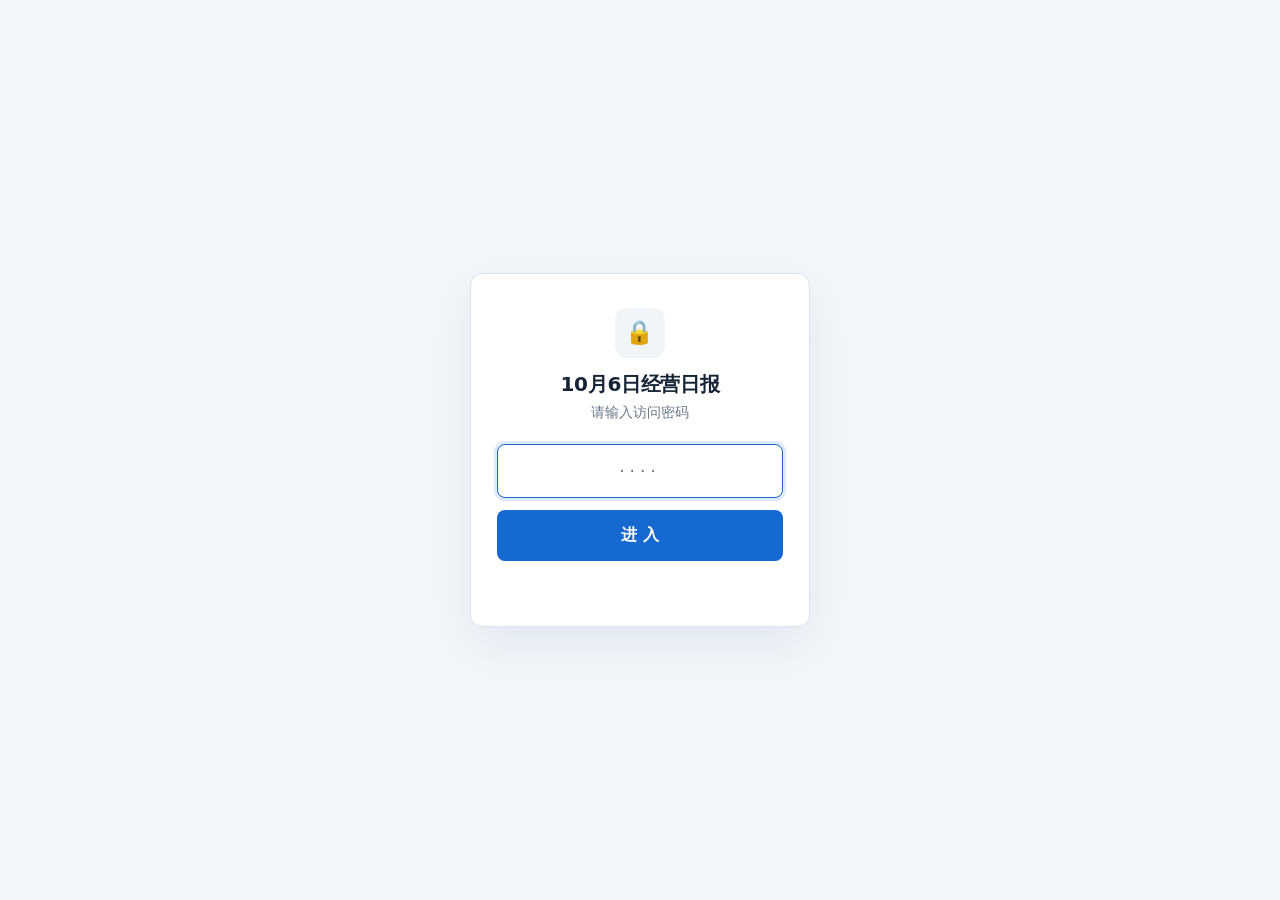
==== daily/index.html @ a38efe40 "数据日报自动更新 2026-10-08 19:07" ====
<!doctype html>
<html lang="zh-CN">
<head>
  <meta charset="utf-8">
  <meta name="viewport" content="width=device-width,initial-scale=1,viewport-fit=cover">
  <meta name="color-scheme" content="light">
  <link rel="icon" href="data:,">
  <title>数据日报</title>
  <style>
    :root{
      color-scheme:light;
      --bg:#f3f6f2;--surface:#ffffff;--surface-2:#edf2ec;--ink:#14211a;--muted:#657269;
      --line:#dce5dc;--green:#087a55;--green-2:#0fa97a;--green-soft:#dff3e9;--red:#c8443d;
      --red-soft:#fae8e6;--amber:#b76b13;--amber-soft:#fff0d7;--blue:#2776bd;--shadow:0 12px 34px rgba(26,56,40,.08);
      --radius:18px;--radius-sm:11px;
    }
    @media(prefers-color-scheme:dark){
      :root{--bg:#0e1511;--surface:#162019;--surface-2:#1d2a21;--ink:#edf5ef;--muted:#a3b1a7;--line:#2b3b30;--green:#40c991;--green-2:#6adbaa;--green-soft:#163f30;--red:#ff7b72;--red-soft:#46231f;--amber:#f1b55f;--amber-soft:#49351b;--blue:#71b7ed;--shadow:0 16px 38px rgba(0,0,0,.28)}
    }
    *{box-sizing:border-box}
    html{scroll-behavior:smooth}
    body{margin:0;background:var(--bg);color:var(--ink);font-family:"PingFang SC","Microsoft YaHei",system-ui,sans-serif;font-size:16px;line-height:1.5}
    button,input{font:inherit}
    button{color:inherit}
    .page{max-width:1440px;margin:auto;padding:28px 30px 64px}
    .mast{display:grid;grid-template-columns:minmax(0,1fr) auto;gap:24px;align-items:end;margin-bottom:20px}
    .eyebrow{margin:0 0 5px;color:var(--green);font-weight:800;font-size:14px;letter-spacing:.04em}
    h1{font-family:"STSong","Songti SC",serif;font-size:clamp(34px,5vw,62px);line-height:1.08;margin:0;font-weight:800;letter-spacing:-.04em}
    .range{margin:10px 0 0;color:var(--muted);font-size:15px}
    .stamp{text-align:right;color:var(--muted);font-size:13px}.stamp strong{display:block;color:var(--ink);font-size:16px}
    .tabs-wrap{position:sticky;top:0;z-index:10;padding:10px 0;background:color-mix(in srgb,var(--bg) 91%,transparent)}
    .tabs{display:grid;grid-template-columns:repeat(5,1fr);gap:5px;padding:5px;background:var(--surface-2);border:1px solid var(--line);border-radius:14px}
    .tab{border:0;background:transparent;border-radius:9px;padding:10px 14px;font-weight:700;cursor:pointer;color:var(--muted)}
    .tab[aria-selected="true"]{background:var(--surface);color:var(--ink);box-shadow:0 2px 10px rgba(25,48,34,.08)}
    .kpis{display:grid;grid-template-columns:repeat(12,1fr);gap:12px;margin:12px 0 18px}
    .kpi{grid-column:span 2;background:var(--surface);border:1px solid var(--line);padding:18px;border-radius:var(--radius-sm);min-width:0;position:relative;overflow:hidden}
    .kpi:after{content:"";position:absolute;left:0;right:0;bottom:0;height:3px;background:var(--accent,var(--green))}
    .kpi-label{font-size:13px;color:var(--muted);font-weight:700}.kpi-value{font-size:clamp(23px,2.4vw,34px);font-weight:850;line-height:1.2;margin:8px 0 5px;letter-spacing:-.03em;font-variant-numeric:tabular-nums}
    .delta{font-size:13px;font-weight:800}.delta.up{color:var(--green)}.delta.down{color:var(--red)}.delta.bad{color:var(--red)}.delta.good{color:var(--green)}
    .delta-note{color:var(--muted);font-weight:500;margin-left:5px}
    .section{background:var(--surface);border:1px solid var(--line);box-shadow:var(--shadow);border-radius:var(--radius);margin-top:16px;overflow:hidden}
    .section-head{display:flex;align-items:flex-end;justify-content:space-between;gap:16px;padding:20px 22px;border-bottom:1px solid var(--line)}
    h2{font-size:21px;line-height:1.2;margin:0;letter-spacing:-.02em}.sub{color:var(--muted);font-size:13px;margin-top:5px}.section-meta{font-size:13px;color:var(--muted);text-align:right}
    .core{display:grid;grid-template-columns:.9fr 1.2fr}.core>div{padding:24px}.core>div+div{border-left:1px solid var(--line)}
    .gauge-row{display:flex;align-items:center;gap:26px}.gauge{--p:49.8;width:156px;aspect-ratio:1;border-radius:50%;background:conic-gradient(var(--red) calc(var(--p)*1%),var(--surface-2) 0);display:grid;place-items:center;position:relative;flex:0 0 auto}.gauge:before{content:"";width:116px;aspect-ratio:1;border-radius:50%;background:var(--surface);position:absolute}.gauge strong,.gauge span{position:relative;z-index:1;display:block;text-align:center}.gauge strong{font-size:31px;letter-spacing:-.04em}.gauge span{font-size:12px;color:var(--muted)}
    .metric-copy strong{font-size:22px}.metric-copy p{margin:7px 0 0;color:var(--muted)}.over{color:var(--red);font-weight:800}
    .composition{display:grid;grid-template-columns:150px 1fr;gap:24px;align-items:center}.donut{width:150px;aspect-ratio:1;border-radius:50%;background:conic-gradient(var(--red) 0 20%,var(--amber) 20% 49.8%,var(--blue) 49.8% 60.8%,var(--green) 60.8% 100%);position:relative}.donut:after{content:"";position:absolute;inset:30px;border-radius:50%;background:var(--surface)}.legend{display:grid;grid-template-columns:1fr 1fr;gap:12px}.legend-item{display:grid;grid-template-columns:10px 1fr auto;gap:8px;align-items:center;font-size:14px}.dot{width:9px;height:9px;border-radius:50%}
    .trend{padding:18px 22px 24px}.trend-bars{height:230px;display:grid;grid-template-columns:repeat(7,1fr);gap:12px;align-items:end;border-bottom:1px solid var(--line);padding:20px 6px 0}.day{height:100%;display:flex;flex-direction:column;justify-content:flex-end;align-items:center;gap:7px}.day .val{font-size:12px;font-weight:800}.bar{width:min(48px,70%);height:var(--h);min-height:6px;background:linear-gradient(180deg,var(--green-2),var(--green));border-radius:8px 8px 2px 2px}.day.unknown .bar{background:repeating-linear-gradient(135deg,var(--surface-2) 0 7px,var(--line) 7px 12px)}.day small{font-size:12px;color:var(--muted);margin-bottom:-22px}.trend-note{margin-top:35px;display:flex;gap:20px;color:var(--muted);font-size:13px;flex-wrap:wrap}.trend-note b{color:var(--ink)}
    .ranking{padding:16px 22px 22px}.rank-row{display:grid;grid-template-columns:32px minmax(190px,1.3fr) minmax(130px,3fr) 80px 70px;gap:12px;align-items:center;padding:8px 0}.rank-row+.rank-row{border-top:1px solid color-mix(in srgb,var(--line) 70%,transparent)}.rank-no{color:var(--muted);font-variant-numeric:tabular-nums}.shop{font-weight:700;white-space:nowrap;overflow:hidden;text-overflow:ellipsis}.track{height:10px;background:var(--surface-2);border-radius:20px;overflow:hidden}.fill{display:block;height:100%;width:var(--w);background:var(--green);border-radius:inherit}.money,.score{text-align:right;font-variant-numeric:tabular-nums}.money{font-weight:800}.score{color:var(--muted)}
    .toolbar{display:flex;gap:10px;align-items:center;flex-wrap:wrap;padding:14px 18px;border-bottom:1px solid var(--line)}.search{flex:1;min-width:200px;border:1px solid var(--line);border-radius:10px;padding:10px 12px;background:var(--bg);color:var(--ink);outline:none}.search:focus{border-color:var(--green)}.filter{border:1px solid var(--line);background:var(--surface);border-radius:10px;padding:9px 12px;cursor:pointer;font-weight:700}.filter.active{background:var(--ink);color:var(--surface)}
    .table-wrap{overflow:visible}.table{width:100%;border-collapse:collapse;font-size:14px}.table th{position:sticky;top:61px;z-index:3;background:var(--surface-2);padding:11px 14px;text-align:right;color:var(--muted);font-size:12px}.table th:first-child{text-align:left}.table td{padding:12px 14px;border-top:1px solid var(--line);text-align:right;font-variant-numeric:tabular-nums}.table td:first-child{text-align:left;font-weight:700}.table tr.total{background:var(--surface-2);font-weight:850}.warn-cell{color:var(--red);font-weight:850}
    .alerts{display:grid;grid-template-columns:1fr 1fr;gap:14px;padding:18px}.alert{background:var(--surface-2);border-radius:13px;padding:16px}.alert h3{margin:0 0 10px;font-size:16px}.alert-list{margin:0;padding:0;list-style:none}.alert-list li{display:flex;justify-content:space-between;gap:12px;padding:8px 0;border-top:1px solid var(--line);font-size:13px}.alert-list li:first-child{border:0}.alert-list b{text-align:right}.danger{color:var(--red)}.ok{color:var(--green)}
    .summary{padding:22px;display:grid;grid-template-columns:repeat(4,1fr);gap:18px}.summary-block strong{display:block;font-size:14px;color:var(--green);margin-bottom:7px}.summary-block p{margin:0;color:var(--muted);font-size:14px}.actions{grid-column:span 2;background:var(--ink);color:var(--surface);border-radius:13px;padding:18px}.actions strong{color:inherit}.actions ol{margin:8px 0 0;padding-left:20px}.actions li+li{margin-top:6px}
    .monthly{padding:14px 22px 22px}.monthly-row{display:grid;grid-template-columns:minmax(210px,1.4fr) minmax(180px,2fr) 82px 78px;gap:14px;align-items:center;padding:11px 0;border-top:1px solid var(--line)}.monthly-row:first-child{border-top:0}.compare-bar{display:flex;height:9px;background:var(--surface-2);border-radius:9px;overflow:hidden}.compare-bar i{display:block;background:var(--green);width:var(--current)}.current{font-weight:850;text-align:right}
    .hidden{display:none!important}
    footer{padding:26px 4px 0;color:var(--muted);font-size:12px;display:flex;justify-content:space-between;gap:12px;flex-wrap:wrap}footer a{color:var(--green)}
    @media(max-width:1050px){.kpi{grid-column:span 4}.core{grid-template-columns:1fr}.core>div+div{border-left:0;border-top:1px solid var(--line)}.summary{grid-template-columns:1fr 1fr}.rank-row{grid-template-columns:28px minmax(150px,1.2fr) minmax(100px,2fr) 72px 60px}}
    @media(max-width:720px){
      body{font-size:15px}.page{padding:16px 12px 48px}.mast{grid-template-columns:1fr;gap:10px}.stamp{text-align:left;display:flex;gap:8px;align-items:center}.stamp strong{font-size:14px}.range{font-size:13px}.tabs-wrap{margin:0 -4px}.tabs{gap:2px}.tab{padding:10px 3px;font-size:13px}.kpis{gap:8px}.kpi{grid-column:span 6;padding:14px}.kpi-value{font-size:24px}.section-head{padding:16px}.section-meta{display:none}.core>div{padding:18px}.gauge-row{gap:16px}.gauge{width:130px}.gauge:before{width:96px}.gauge strong{font-size:26px}.composition{grid-template-columns:120px 1fr;gap:16px}.donut{width:120px}.donut:after{inset:25px;font-size:13px}.legend{grid-template-columns:1fr;gap:7px}.trend{padding:14px 12px 22px}.trend-bars{gap:4px;height:190px}.day .val{font-size:10px}.day small{font-size:11px}.ranking{padding:10px 14px 16px}.rank-row{grid-template-columns:24px minmax(0,1fr) 68px 55px;gap:7px}.rank-row .track{display:none}.shop{font-size:13px}.money,.score{font-size:12px}.toolbar{padding:12px}.table thead{display:none}.table,.table tbody,.table tr,.table td{display:block;width:100%}.table tr{padding:14px;border-top:1px solid var(--line);display:grid;grid-template-columns:1fr 1fr;gap:9px 14px}.table tr:first-child{border-top:0}.table td{border:0;padding:0;text-align:right}.table td:before{content:attr(data-label);display:block;font-size:11px;color:var(--muted);font-weight:500}.table td:first-child{grid-column:1/-1;text-align:left;font-size:15px}.table td:first-child:before{display:none}.alerts{grid-template-columns:1fr;padding:12px}.summary{grid-template-columns:1fr;padding:18px}.actions{grid-column:auto}.monthly{padding:8px 14px 18px}.monthly-row{grid-template-columns:minmax(0,1fr) 72px 64px}.monthly-row .compare-bar{display:none}.monthly-row .shop{white-space:normal}.section{border-radius:14px}}
    @media(prefers-reduced-motion:reduce){html{scroll-behavior:auto}}

    /* 2026-10-06：更专业的经营看板视觉体系 */
    :root{
      --bg:#eef2f4;--surface:#ffffff;--surface-2:#f3f6f7;--ink:#17242b;--muted:#64737a;
      --line:#dbe3e6;--green:#087968;--green-2:#0aa387;--green-soft:#def1eb;--red:#d33d48;
      --red-soft:#fbe9eb;--amber:#b66c11;--amber-soft:#fff1d9;--blue:#2878ae;--shadow:0 8px 24px rgba(22,43,51,.07);
      --hero:#142a2b;--hero-ink:#f6fbfa;--hero-muted:#b8cbc7;--radius:15px;--radius-sm:12px;
    }
    @media(prefers-color-scheme:dark){
      :root{--bg:#0d1518;--surface:#152126;--surface-2:#1c2a30;--ink:#eef5f5;--muted:#a4b4ba;--line:#2b3b42;--green:#51d3b4;--green-2:#7ce1c7;--green-soft:#173e36;--red:#ff7f88;--red-soft:#482428;--amber:#f1b866;--amber-soft:#49361d;--blue:#78bcec;--shadow:0 10px 28px rgba(0,0,0,.24);--hero:#101c20;--hero-ink:#f3f8f8;--hero-muted:#aebfc3}
    }
    body{font-size:15px;line-height:1.55;background:var(--bg)}
    .page{max-width:1480px;padding:24px 28px 56px}
    .mast{align-items:center;margin:0 0 14px;padding:22px 24px;border-radius:16px;background:var(--hero);color:var(--hero-ink);box-shadow:0 12px 34px rgba(12,39,37,.14)}
    .eyebrow{margin-bottom:4px;color:#7be0c3;font-size:13px;letter-spacing:0}
    h1{font-family:"PingFang SC","Microsoft YaHei",system-ui,sans-serif;font-size:clamp(30px,3.2vw,42px);font-weight:800;letter-spacing:-.035em}
    .range{margin-top:6px;color:var(--hero-muted);font-size:14px}
    .stamp{min-width:180px;padding:12px 15px;border:1px solid rgba(255,255,255,.14);border-radius:11px;color:var(--hero-muted);text-align:left}
    .stamp strong{margin-top:2px;color:var(--hero-ink);font-size:17px;font-variant-numeric:tabular-nums}.precision{display:block;margin-top:5px;color:#8faaa4;font-size:11px}
    .tabs-wrap{top:0;padding:7px 0;background:var(--bg)}
    .tabs{max-width:680px;margin:0 auto;padding:4px;border-radius:11px;background:var(--surface);box-shadow:0 3px 14px rgba(20,40,48,.06)}
    .tab{border-radius:8px;padding:9px 12px;font-size:14px}.tab[aria-selected="true"]{background:var(--hero);color:var(--hero-ink);box-shadow:none}
    .kpis{gap:10px;margin:8px 0 14px}
    .kpi{padding:16px 17px;border:1px solid var(--line);border-radius:12px;box-shadow:none}.kpi:after{height:0}.kpi-label{font-size:12px}.kpi-value{margin:7px 0 4px;font-size:clamp(24px,2.1vw,31px)}
    .top-grid{display:grid;grid-template-columns:minmax(360px,.76fr) minmax(0,1.35fr);gap:14px;align-items:stretch}.top-grid.single{grid-template-columns:1fr}.top-grid>.section{margin-top:0}.top-grid #trendSection{min-height:100%}
    .section{margin-top:14px;border-radius:15px;box-shadow:var(--shadow)}
    .section-head{align-items:center;padding:17px 20px}.section-head h2{font-size:19px}.sub{margin-top:3px}
    .top-grid .core{grid-template-columns:1fr}.top-grid .core>div{padding:20px}.top-grid .core>div+div{border-top:1px solid var(--line);border-left:0}
    .gauge-row{justify-content:center}.gauge{width:142px}.gauge:before{width:104px}.gauge strong{font-size:29px}
    .composition{grid-template-columns:112px 1fr}.donut{width:112px}.donut:after{inset:23px}.legend{grid-template-columns:1fr;gap:8px}.legend-item{font-size:13px}.source-gap{padding-top:7px;border-top:1px solid var(--line);color:var(--amber);font-size:11px;line-height:1.4}
    .trend{padding:14px 20px 22px}.trend-bars{height:258px;gap:14px}.bar{width:min(50px,68%);border-radius:5px 5px 1px 1px;background:var(--green)}
    .ranking{padding:10px 20px 16px}.rank-row{grid-template-columns:32px minmax(210px,1.35fr) minmax(130px,3fr) 92px 78px;padding:10px 0}.track{height:7px}.score{font-weight:700}
    .toolbar{padding:12px 16px;background:var(--surface-2)}.search{background:var(--surface);border-radius:8px}.filter{border-radius:8px}
    .table{font-size:13px}.table th{top:55px;padding:10px 13px;background:var(--surface-2)}.table td{padding:11px 13px}
    .alerts{gap:12px;padding:14px}.alert{padding:15px;border:1px solid var(--line);border-radius:10px;background:var(--surface)}.alert h3{font-size:14px}.alert-list li{font-size:12px}
    .summary{padding:18px 20px;gap:14px}.summary-block{padding:2px 0}.summary-block strong{margin-bottom:4px}.actions{border-radius:10px;background:var(--hero);color:var(--hero-ink)}
    .monthly{padding:10px 20px 18px}.monthly-row{padding:10px 0}
    footer{padding-top:22px}
    @media(max-width:1100px){.top-grid{grid-template-columns:1fr}.kpi{grid-column:span 4}.top-grid .core{grid-template-columns:1fr 1.3fr}.top-grid .core>div+div{border-top:0;border-left:1px solid var(--line)}}
    @media(max-width:720px){
      .page{padding:12px 10px 42px}.mast{gap:12px;padding:18px;border-radius:13px}.mast h1{font-size:29px}.stamp{width:100%;padding:9px 12px}.stamp strong{font-size:15px}.precision{display:inline;margin:0 0 0 8px}.tabs-wrap{margin:0}.tabs{max-width:none}.tab{font-size:12px;padding:9px 2px}
      .kpis{gap:7px}.kpi{grid-column:span 6;padding:13px}.kpi-value{font-size:23px}.delta-note{display:none}
      .top-grid{display:block}.top-grid>.section{margin-top:10px}.top-grid .core{grid-template-columns:1fr}.top-grid .core>div+div{border-left:0;border-top:1px solid var(--line)}
      .section{margin-top:10px;border-radius:12px}.section-head{padding:14px}.section-head h2{font-size:18px}.core>div{padding:16px}.gauge{width:124px}.gauge:before{width:91px}.gauge strong{font-size:25px}.composition{grid-template-columns:102px 1fr;gap:13px}.donut{width:102px}.donut:after{inset:21px}
      .trend{padding:12px 9px 20px}.trend-bars{height:188px;gap:4px;padding-left:2px;padding-right:2px}.day .val{font-size:9px}.trend-note{gap:8px 14px}
      .ranking{padding:8px 12px 13px}.rank-row{grid-template-columns:23px minmax(0,1fr) 70px 66px;gap:7px;padding:8px 0}.rank-row .track{display:none}.rank-row .shop{white-space:normal;line-height:1.35}.money,.score{font-size:11px}
      .toolbar{padding:10px}.table tr{padding:13px 14px}.alerts{padding:10px}.summary{padding:15px}.monthly{padding:7px 13px 16px}
    }

    /* Executive edition — restrained graphite, ivory and brass */
    :root{
      --bg:#efefeb;--surface:#fff;--surface-2:#f7f7f3;--ink:#182126;--muted:#6d7477;
      --line:#dbdcd6;--green:#0c7564;--green-2:#15927c;--green-soft:#e2f1ed;--red:#c73c42;
      --red-soft:#f9e8e9;--amber:#a87627;--amber-soft:#f7ecd9;--blue:#326f92;
      --hero:#121b20;--hero-ink:#fbfcfa;--hero-muted:#aab6b4;--gold:#b78d43;
      --shadow:0 18px 48px rgba(21,31,35,.07);--radius:7px;--radius-sm:5px;
    }
    @media(prefers-color-scheme:dark){
      :root{--bg:#0d1215;--surface:#151c20;--surface-2:#1b2428;--ink:#f2f3ef;--muted:#a4adaf;--line:#323b3e;--green:#58cbb2;--green-2:#70d6bf;--green-soft:#183d35;--red:#ff7f86;--red-soft:#472529;--amber:#d7aa5b;--amber-soft:#44351e;--blue:#7eb5d4;--hero:#090e11;--hero-ink:#fbfcfa;--hero-muted:#9ba9aa;--gold:#caa35e;--shadow:0 20px 54px rgba(0,0,0,.3)}
    }
    body{background:var(--bg);font-family:"PingFang SC","Microsoft YaHei",system-ui,sans-serif;font-size:15px;letter-spacing:.005em}
    .page{max-width:1540px;padding:38px 42px 72px}
    .mast{min-height:178px;margin-bottom:20px;padding:34px 40px 31px;border:1px solid color-mix(in srgb,var(--gold) 28%,transparent);border-bottom:4px solid var(--gold);border-radius:5px;background:var(--hero);box-shadow:0 22px 56px rgba(8,18,20,.16);position:relative;overflow:hidden}
    .mast:after{content:"";position:absolute;right:28%;top:0;width:1px;height:100%;background:rgba(255,255,255,.055);transform:skewX(-18deg)}
    .eyebrow{margin-bottom:7px;color:#d8b875;font-size:12px;font-weight:700;letter-spacing:.16em}
    h1{font-family:"Songti SC","STSong","Noto Serif SC",serif;font-size:clamp(42px,4.2vw,60px);font-weight:700;letter-spacing:-.04em}
    .range{margin-top:11px;color:var(--hero-muted);font-size:14px;letter-spacing:.02em}
    .stamp{min-width:214px;padding:14px 0;border:0;border-top:1px solid rgba(216,184,117,.55);border-bottom:1px solid rgba(216,184,117,.3);border-radius:0;color:var(--hero-muted)}
    .stamp strong{font-family:ui-monospace,"SFMono-Regular",Consolas,monospace;font-size:20px;font-weight:650;letter-spacing:.02em}.precision{color:#899a98}
    .tabs-wrap{padding:10px 0 12px;background:color-mix(in srgb,var(--bg) 94%,transparent)}
    .tabs{max-width:760px;padding:5px;border:1px solid var(--line);border-radius:4px;background:var(--surface);box-shadow:0 8px 26px rgba(27,36,40,.06)}
    .tab{border-radius:2px;padding:11px 16px;font-size:13px;letter-spacing:.04em}.tab[aria-selected="true"]{background:var(--hero);color:var(--hero-ink);box-shadow:inset 0 -2px 0 var(--gold)}
    .kpis{gap:14px;margin:10px 0 22px}
    .kpi{grid-column:span 4;min-height:132px;padding:22px 23px 20px;border:1px solid var(--line);border-radius:4px;background:var(--surface);box-shadow:0 9px 28px rgba(24,33,38,.045)}
    .kpi:after{height:2px;background:var(--accent,var(--gold));opacity:.82}.kpi-label{font-size:12px;font-weight:650;letter-spacing:.08em}.kpi-value{margin:12px 0 8px;font-size:clamp(29px,2.7vw,40px);font-weight:760;letter-spacing:-.045em}
    .section{margin-top:18px;border:1px solid var(--line);border-radius:6px;box-shadow:var(--shadow)}
    .section-head{min-height:76px;padding:21px 25px;border-bottom:1px solid var(--line)}.section-head h2{font-family:"Songti SC","STSong",serif;font-size:22px;font-weight:700;letter-spacing:-.025em}.sub{margin-top:5px;font-size:12px}.section-meta{font-size:12px;letter-spacing:.03em}
    .top-grid{grid-template-columns:minmax(390px,.76fr) minmax(0,1.48fr);gap:18px}.top-grid>.section{margin-top:0}
    .top-grid .core>div{padding:27px}.gauge-row{gap:30px}.gauge{width:164px;box-shadow:inset 0 0 0 1px rgba(0,0,0,.025)}.gauge:before{width:122px}.gauge strong{font-size:33px}.metric-copy strong{font-size:21px}.metric-copy p{font-size:13px}
    .composition{grid-template-columns:132px 1fr;gap:28px}.donut{width:132px}.donut:after{inset:28px}.legend{gap:10px}.legend-item{font-size:13px}.source-gap{color:var(--muted)}
    .trend{padding:20px 26px 29px}.trend-bars{height:300px;gap:18px;padding-top:26px}.bar{width:min(54px,70%);border-radius:2px 2px 0 0;background:var(--green)}.day .val{font-family:ui-monospace,"SFMono-Regular",Consolas,monospace;font-size:11px}.trend-note{margin-top:40px}
    .ranking{padding:14px 26px 23px}.rank-row{grid-template-columns:34px minmax(230px,1.35fr) minmax(150px,3fr) 98px 82px;gap:15px;padding:12px 0}.rank-no{font-family:ui-monospace,"SFMono-Regular",Consolas,monospace;font-size:12px}.track{height:5px;border-radius:0}.fill{border-radius:0;background:var(--green);display:block}
    .toolbar{padding:15px 20px;background:var(--surface-2)}.search,.filter{border-radius:3px}.search{padding:12px 14px}.filter{padding:11px 15px}.filter.active{background:var(--hero);color:var(--hero-ink)}
    .table{font-size:13px}.table th{top:63px;padding:13px 16px;font-size:11px;letter-spacing:.05em}.table td{padding:14px 16px}.table tr.total{background:var(--surface-2)}
    .alerts{gap:16px;padding:20px}.alert{padding:19px;border-radius:4px;background:var(--surface-2)}.alert h3{margin-bottom:12px;font-family:"Songti SC","STSong",serif;font-size:17px}.alert-list li{padding:10px 0}
    .summary{padding:24px 26px;gap:24px}.summary-block strong{color:var(--amber);letter-spacing:.06em}.actions{border-radius:4px;border-left:3px solid var(--gold);background:var(--hero);padding:21px 23px}
    .monthly{padding:14px 26px 24px}.monthly-row{padding:13px 0}.compare-bar{height:6px;border-radius:0}.compare-bar i{background:var(--green)}
    footer{padding:30px 2px 0;border-top:1px solid var(--line);margin-top:22px}footer a{color:var(--amber)}
    @media(min-width:1360px){.kpis{grid-template-columns:repeat(12,1fr)}.kpi{grid-column:span 2;min-height:138px}}
    @media(max-width:1100px){.page{padding:28px 24px 62px}.top-grid{grid-template-columns:1fr}.top-grid .core{grid-template-columns:1fr 1.25fr}.kpi{grid-column:span 4}}
    @media(max-width:720px){
      .page{padding:12px 10px 44px}.mast{min-height:0;padding:22px 20px 20px;border-radius:4px}.mast:after{display:none}.mast h1{font-size:34px}.eyebrow{font-size:11px}.stamp{padding:10px 0}.stamp strong{font-size:16px}.precision{display:block;margin:4px 0 0}
      .tabs-wrap{padding:8px 0}.tabs{border-radius:3px}.tab{font-size:12px;padding:10px 2px;letter-spacing:0}
      .kpis{gap:8px;margin:6px 0 12px}.kpi{grid-column:span 6;min-height:108px;padding:15px 14px;border-radius:3px}.kpi-value{margin:8px 0 5px;font-size:25px}
      .top-grid{display:block}.top-grid>.section{margin-top:10px}.top-grid .core{grid-template-columns:1fr}.top-grid .core>div+div{border-left:0;border-top:1px solid var(--line)}
      .section{margin-top:10px;border-radius:4px}.section-head{min-height:0;padding:16px}.section-head h2{font-size:19px}.core>div{padding:18px}.gauge{width:126px}.gauge:before{width:93px}.gauge strong{font-size:26px}.composition{grid-template-columns:104px 1fr;gap:14px}.donut{width:104px}.donut:after{inset:22px}
      .trend{padding:13px 10px 22px}.trend-bars{height:202px;gap:4px}.day .val{font-size:9px}.ranking{padding:9px 13px 15px}.rank-row{grid-template-columns:24px minmax(0,1fr) 72px 62px;gap:7px;padding:9px 0}.rank-row .track{display:none}.rank-row .shop{white-space:normal;line-height:1.35}.money,.score{font-size:11px}
      .toolbar{padding:11px}.table tr{padding:14px}.alerts{padding:11px;gap:10px}.alert{padding:16px}.summary{padding:17px;gap:16px}.monthly{padding:8px 14px 18px}footer{margin-top:16px;padding-top:22px}
    }

    /* 折叠控制与信息可读性 */
    .section-head-actions{display:flex;align-items:center;justify-content:flex-end;gap:14px;margin-left:auto}
    .section-head[role="button"]{cursor:pointer;transition:background-color .16s ease}
    .section-head[role="button"]:hover{background:var(--surface-2)}
    .section-head[role="button"]:focus-visible{outline:2px solid var(--blue);outline-offset:-3px}
    .section-toggle{display:inline-flex;align-items:center;justify-content:center;gap:7px;min-width:76px;padding:8px 11px;border:1px solid var(--line);border-radius:3px;background:var(--surface);color:var(--ink);font-size:12px;font-weight:700;cursor:pointer}
    .section-toggle:hover{border-color:var(--gold);color:var(--amber)}
    .section-toggle:focus-visible{outline:2px solid var(--gold);outline-offset:2px}
    .section-toggle .chevron{width:8px;height:8px;border-right:1.5px solid currentColor;border-bottom:1.5px solid currentColor;transform:rotate(45deg) translateY(-2px);transition:transform .18s ease}
    .section.collapsed>.section-head{border-bottom-color:transparent}
    .section.collapsed>.section-head .chevron{transform:rotate(-45deg) translate(-1px,1px)}
    .section.collapsed>:not(.section-head){display:none!important}
    .donut-center{position:absolute;inset:0;z-index:3;display:flex;flex-direction:column;align-items:center;justify-content:center;padding:0 20px;text-align:center;font-size:15px;font-weight:850;line-height:1.08;white-space:nowrap;font-variant-numeric:tabular-nums}
    .donut-center small{display:block;margin-top:4px;color:var(--muted);font-size:10px;font-weight:600;line-height:1.1;white-space:nowrap}
    .actions{grid-column:1/-1}
    .actions ol{columns:2;column-gap:44px}
    .actions li{break-inside:avoid}
    .scope-note{display:block;margin-top:4px;color:var(--muted);font-size:11px;font-weight:500;line-height:1.35}
    @media(max-width:720px){
      .section-head{gap:10px}.section-head-actions{gap:8px}.section-toggle{min-width:66px;padding:7px 9px}.actions ol{columns:1}.donut-center{padding:0 16px;font-size:13px}.donut-center small{font-size:9px}
    }
    @media(prefers-reduced-motion:reduce){.section-toggle .chevron{transition:none}}

    /* 2026-10-06：浅色蓝调主题 */
    :root{
      --bg:#f3f7fb;--surface:#ffffff;--surface-2:#f0f5fa;--ink:#152536;--muted:#68798a;
      --line:#d7e2ed;--green:#1769d2;--green-2:#3a8be8;--green-soft:#e5f0fd;--red:#cf3f4e;
      --red-soft:#fbeaec;--amber:#357fbd;--amber-soft:#e8f3fc;--blue:#1769d2;
      --hero:#f8fbff;--hero-ink:#152536;--hero-muted:#60758a;--gold:#1769d2;
      --shadow:0 18px 48px rgba(43,82,120,.09);
    }
    @media(prefers-color-scheme:dark){
      :root{
        color-scheme:light;
        --bg:#f3f7fb;--surface:#ffffff;--surface-2:#f0f5fa;--ink:#152536;--muted:#68798a;
        --line:#d7e2ed;--green:#1769d2;--green-2:#3a8be8;--green-soft:#e5f0fd;--red:#cf3f4e;
        --red-soft:#fbeaec;--amber:#357fbd;--amber-soft:#e8f3fc;--blue:#1769d2;
        --hero:#f8fbff;--hero-ink:#152536;--hero-muted:#60758a;--gold:#1769d2;
        --shadow:0 18px 48px rgba(43,82,120,.09);
      }
    }
    .mast{
      border:1px solid #c7dcf1;border-bottom:4px solid var(--blue);
      background:linear-gradient(112deg,#ffffff 0%,#f4f9ff 58%,#e7f2fd 100%);
      color:var(--hero-ink);box-shadow:0 22px 56px rgba(47,91,134,.11);
    }
    .mast:after{background:rgba(23,105,210,.10)}
    .eyebrow{color:var(--blue)}
    .range,.stamp{color:var(--hero-muted)}
    .stamp{border-top-color:rgba(23,105,210,.42);border-bottom-color:rgba(23,105,210,.22)}
    .stamp strong{color:var(--hero-ink)}
    .precision{color:#7d91a4}
    .tab[aria-selected="true"]{background:var(--blue);color:#fff;box-shadow:inset 0 -2px 0 #8bc2fb}
    .filter.active{background:var(--blue);color:#fff}
    .section-toggle:hover{border-color:var(--blue);color:var(--blue)}
    .section-toggle:focus-visible{outline-color:var(--blue)}
    .summary-block strong{color:var(--blue)}
    .actions{border-left-color:var(--blue);background:var(--green-soft);color:var(--ink)}
    footer a{color:var(--blue)}
    @media(prefers-color-scheme:dark){
      .mast{border-color:#c7dcf1;border-bottom-color:var(--blue);background:linear-gradient(112deg,#ffffff 0%,#f4f9ff 58%,#e7f2fd 100%);box-shadow:0 22px 56px rgba(47,91,134,.11)}
      .mast:after{background:rgba(23,105,210,.10)}
      .precision{color:#7d91a4}
      .tab[aria-selected="true"],.filter.active{color:#fff}
      .actions{background:var(--green-soft);color:var(--ink)}
    }
    /* ══════════ 密码门 ══════════ */
    #gate{position:fixed;inset:0;z-index:9999;background:var(--bg);display:flex;align-items:center;justify-content:center;padding:24px}
    .gatebox{width:100%;max-width:340px;background:var(--surface);border:1px solid var(--line);border-radius:12px;padding:34px 26px;box-shadow:var(--shadow);text-align:center}
    .gatebox .gl{width:50px;height:50px;margin:0 auto 16px;border-radius:12px;background:var(--surface-2);display:flex;align-items:center;justify-content:center;font-size:23px}
    .gatebox h1{font-size:20px;margin:0 0 7px;font-family:inherit;font-weight:800;color:var(--ink);letter-spacing:-.3px}
    .gatebox p{color:var(--muted);font-size:14px;margin:0 0 20px}
    #pw{width:100%;padding:13px 15px;font-size:17px;border:1px solid var(--line);border-radius:8px;outline:none;transition:.16s;font-family:inherit;text-align:center;letter-spacing:5px;background:var(--surface-2);color:var(--ink)}
    #pw:focus{border-color:var(--blue);box-shadow:0 0 0 3px rgba(23,105,210,.14);background:#fff}
    #pwb{width:100%;margin-top:12px;padding:13px;font-size:16px;font-weight:800;color:#fff;background:var(--blue);border:none;border-radius:8px;cursor:pointer;font-family:inherit;transition:.16s}
    #pwb:hover{opacity:.9}#pwb:active{transform:scale(.985)}
    #pwerr{color:var(--red);font-size:13px;margin-top:11px;font-weight:700;min-height:20px}

    /* ══════════ 业绩走势 · 折线图 + 悬停提示 ══════════ */
    .trendchart{position:relative}
    .tsvg{width:100%;height:auto;display:block;overflow:visible}
    .tgrid{stroke:var(--line);stroke-width:1;stroke-dasharray:3 5}
    .tylab{fill:var(--muted);font-size:11px;font-variant-numeric:tabular-nums}
    .txlab{fill:var(--muted);font-size:11.5px;font-variant-numeric:tabular-nums}
    .tarea{fill:rgba(23,105,210,.11)}
    .tline{fill:none;stroke:var(--blue);stroke-width:2.4;stroke-linejoin:round;stroke-linecap:round}
    .tdot{fill:#fff;stroke:var(--blue);stroke-width:2}
    .tdot.hi{fill:var(--green);stroke:var(--green)}
    .tdot.lo{fill:var(--red);stroke:var(--red)}
    .thit{fill:transparent;cursor:crosshair}
    .thit:hover{fill:rgba(23,105,210,.055)}
    .ttip{position:fixed;z-index:120;display:none;padding:7px 11px;border:1px solid var(--line);
      border-radius:8px;background:#fff;box-shadow:0 10px 26px rgba(20,40,60,.18);
      font-size:12.5px;color:var(--ink);pointer-events:none;white-space:nowrap;
      font-variant-numeric:tabular-nums}
    .ttip b{color:var(--blue);font-weight:800}
    .ttip .tt-d{color:var(--muted);font-weight:700;margin-right:8px}
    /* 数值分档（2026-10-08 十一要求：按 46/48/50 三线分四档排列） */
    .bands{display:grid;grid-template-columns:repeat(4,minmax(0,1fr));gap:10px;margin-top:14px;
      grid-column:1/-1;align-items:start}
    @media(max-width:1100px){.bands{grid-template-columns:repeat(2,minmax(0,1fr))}}
    @media(max-width:640px){.bands{grid-template-columns:1fr}}
    .band{padding:9px 11px}
    .band-h{margin-bottom:6px}
    .band-h b{font-size:13px}
    .band-h span{font-size:11.5px}
    .chip{padding:3px 8px;font-size:12px}
    table.sortable th[data-col]{cursor:pointer;user-select:none}
    table.sortable th[data-col]:hover{background:#e2e8f0}
    table.sortable th[data-col]::after{content:"⇅";margin-left:5px;font-size:11px;color:#94a3b8}
    table.sortable th[data-col].asc::after{content:"▲";color:#2563eb}
    table.sortable th[data-col].desc::after{content:"▼";color:#2563eb}
    /* 判断口径：固定在页面右下角，点击向上展开（2026-10-08 十一要求） */
    details.alert.rulerow{position:fixed;right:18px;bottom:18px;z-index:80;background:#fff;
      border:1px solid var(--line);border-radius:11px;box-shadow:0 10px 28px rgba(15,23,42,.16);
      padding:10px 14px;max-width:345px;width:max-content;align-self:auto}
    details.alert.rulerow[open]{display:flex;flex-direction:column-reverse}
    details.alert.rulerow summary{cursor:pointer;font-weight:700;font-size:13px;color:var(--muted);
      list-style:none;display:flex;align-items:center;gap:6px}
    details.alert.rulerow summary::-webkit-details-marker{display:none}
    details.alert.rulerow summary::before{content:"▴";color:#94a3b8;font-size:11px}
    details.alert.rulerow[open] summary::before{content:"▾"}
    details.alert.rulerow[open] summary{margin-top:9px;margin-bottom:0;color:var(--ink)}
    details.alert.rulerow .alert-list{margin:0}
    .band{border:1px solid var(--line);border-radius:10px;padding:11px 13px;background:#fff;border-left-width:4px}
    .band.ok{border-left-color:#16a34a}
    .band.w1{border-left-color:#eab308}
    .band.w2{border-left-color:#f97316}
    .band.w3{border-left-color:#dc2626}
    .band-h{display:flex;justify-content:space-between;align-items:baseline;margin-bottom:8px}
    .band-h b{font-size:13.5px;color:var(--ink)}
    .band-h span{font-size:12px;color:var(--muted);font-weight:700}
    .band.ok .band-h b{color:#15803d}
    .band.w3 .band-h b{color:#b91c1c}
    .band-list{display:flex;flex-direction:column;gap:5px}
    .chip{display:flex;justify-content:space-between;gap:10px;align-items:baseline;
          padding:4px 9px;border-radius:7px;background:#f7f9fc;font-size:12.5px;color:var(--ink)}
    .chip span{overflow:hidden;text-overflow:ellipsis;white-space:nowrap}
    .chip i{font-style:normal;font-weight:800;font-variant-numeric:tabular-nums;flex:0 0 auto}
    .band.ok .chip i{color:#15803d}
    .band.w1 .chip i{color:#a16207}
    .band.w2 .chip i{color:#c2410c}
    .band.w3 .chip i{color:#b91c1c}
    .band .none{font-size:12.5px;color:var(--muted)}
    /* 2026-10-08 十一要求：数值水位 / 业绩走势 各占一行（不再并排两列） */
    .top-grid{grid-template-columns:1fr !important}
    .top-grid.single{grid-template-columns:1fr}
    .top-grid>.section{margin-top:0}
    .top-grid .core{grid-template-columns:1.3fr 1fr}
    /* 2026-10-08 十一要求：压缩留白，别太空旷 */
    .page{padding-top:26px;padding-bottom:44px}
    .mast{margin-bottom:14px}
    .kpis{gap:12px;margin-bottom:16px}
    .section{margin-bottom:14px!important}
    .section-head{margin-bottom:10px}
    .section-head h2{font-size:16px}
    .top-grid>.section{margin-top:0!important}
    .summary{margin-top:8px}
    .alerts{gap:12px}
    .table-wrap{max-height:none}
  </style>
</head>
<body>
<div id="gate">
  <div class="gatebox">
    <div class="gl">🔒</div>
    <h1>10月6日经营日报</h1>
    <p>请输入访问密码</p>
    <input type="password" id="pw" inputmode="numeric" autocomplete="off" placeholder="····">
    <button id="pwb">进 入</button>
    <div id="pwerr"></div>
  </div>
</div>
<main class="page" id="app" style="display:none">
  <header class="mast">
    <div>
      <p class="eyebrow">经营快照 · 23 家店</p>
      <h1>10月6日经营日报</h1>
      <p class="range" id="rangeText">统计 2026-09-30 至 2026-10-06 · 对比前7天</p>
    </div>
    <div class="stamp"><span>数据基准日</span><strong>2026/10/06</strong><span class="precision">源页可见位数直出 · 不二次取整</span></div>
  </header>

  <nav class="tabs-wrap" aria-label="时间范围"><div class="tabs" id="tabs">
    <button class="tab" data-period="day" aria-selected="false">当日</button>
    <button class="tab" data-period="d3" aria-selected="false">近3天</button>
    <button class="tab" data-period="d7" aria-selected="true">近7天</button>
    <button class="tab" data-period="month" aria-selected="false">当月</button>
    <button class="tab" data-period="d30" aria-selected="false">近30天</button>
  </div></nav>

  <section class="kpis" id="kpis" aria-label="核心指标"></section>

  <div id="standardView">
    <section class="section" id="summaryTop">
      <div class="section-head"><div><h2>今日结论</h2><div class="sub" id="summarySub">近7天口径</div></div></div>
      <div class="summary" id="summary"></div>
    </section>

    <div class="top-grid" id="topGrid">
    <section class="section">
      <div class="section-head"><div><h2>数值水位</h2><div class="sub">退款金额占比 + 推广花费占比 · 标准线 46%</div></div><div class="section-meta" id="coreMeta"></div></div>
      <div class="core">
        <div class="gauge-row">
          <div class="gauge" id="gauge"><div><strong id="gaugeValue"></strong><span>当前数值</span></div></div>
          <div class="metric-copy"><strong id="gaugeStatus"></strong><p id="gaugeNote"></p></div>
        </div>
        <div class="composition" aria-label="数值构成，退款金额占比加推广花费占比">
          <div class="donut" id="donut"></div>
          <div class="legend" id="legend"></div>
        </div>
        <div class="bands" id="waterBands" aria-label="按数值分档的店铺"></div>
      </div>
    </section>

    <section class="section" id="trendSection">
      <div class="section-head"><div><h2>业绩走势</h2><div class="sub" id="trendSub">每日业绩 · 7天走势</div></div><div class="section-meta" id="trendMeta"></div></div>
      <div class="trend" id="trend"></div>
    </section>
    </div>

    <section class="section">
      <div class="section-head"><div><h2>店铺业绩排行</h2><div class="sub">前 10 名 · 完整排名见店铺明细</div></div><div class="section-meta" id="rankMeta"></div></div>
      <div class="ranking" id="ranking"></div>
    </section>

    <section class="section">
      <div class="section-head"><div><h2>店铺明细</h2><div class="sub" id="tableSub">23 家 · 点击上方时间段切换口径</div></div></div>
      <div class="toolbar"><input class="search" id="search" placeholder="搜索店铺" aria-label="搜索店铺"><button class="filter" id="abnormalBtn" type="button">仅看数值超线</button></div>
      <div class="table-wrap"><table class="table sortable"><thead><tr><th data-col="0">店铺</th><th data-col="1" data-type="num">业绩</th><th data-col="2" data-type="num">环比</th><th data-col="3" data-type="num">数值</th><th data-col="4" data-type="num">推广占比</th><th data-col="5" data-type="num">退款占比</th><th data-col="6" data-type="num">客单价</th></tr></thead><tbody id="tableBody"></tbody></table></div>
    </section>

    <section class="section">
      <div class="section-head"><div><h2>异常预警</h2><div class="sub">基准日 2026-10-06 · 只列需要动作的重点项</div></div><div class="section-meta"><span class="danger">5 家下滑</span> · 5 项异常</div></div>
      <div class="alerts">
        <article class="alert"><h3>当日业绩下滑最重</h3><ul class="alert-list">
          <li><span>美发旗舰店（炜）</span><b class="danger">-35.6%</b></li><li><span>精油官方旗舰店</span><b class="danger">-30.7%</b></li><li><span>美发护发官方旗舰店（盼）</span><b class="danger">-22.8%</b></li><li><span>造型官方旗舰店</span><b class="danger">-21.8%</b></li><li><span>护发官方旗舰店（涛）</span><b class="danger">-20.2%</b></li>
        </ul><span class="scope-note">指标：10/06 当日业绩；对比：10/03—10/05 各店日均业绩</span></article>
        <article class="alert"><h3>业绩与数值异常波动</h3><ul class="alert-list">
          <li><span>洗护官方旗舰店 · 业绩</span><b class="danger">-23.7%</b></li><li><span>美发旗舰店（炜） · 数值</span><b class="danger">73.64% → 49.91%</b></li><li><span>染发官方旗舰店（珍） · 数值</span><b class="danger">42.88% → 54.58%</b></li><li><span>染发旗舰店（涛） · 数值</span><b class="danger">43.59% → 34.84%</b></li><li><span>精油官方旗舰店 · 业绩</span><b class="danger">-24.8%</b></li>
        </ul><span class="scope-note">每条已标明异常指标；本组统一为 10/06 对比 10/05</span></article>
        <article class="alert"><h3>登记完整性</h3><ul class="alert-list"><li><span>基准日登记</span><b class="ok">23/23 家</b></li><li><span>近30天漏登</span><b class="ok">无</b></li><li><span>近30天重复登记</span><b class="ok">无</b></li></ul></article>
        <article class="alert"><h3>数值离谱（疑似登记或口径异常）</h3><ul class="alert-list"><li><span>当日无</span><b class="ok">正常</b></li></ul><span class="scope-note">判定：当日数值 ≥100% 或 退款占业绩 ≥100%；出现这种值多半是当日业绩极小、或退款/推广填错，需人工核一遍</span></article>
        <details class="alert rulerow"><summary>判断口径（点开看规则）</summary><ul class="alert-list"><li><span>下滑最重</span><b>10/06 业绩 vs 前3天日均</b></li><li><span>异常波动</span><b>10/06 vs 10/05</b></li><li><span>业绩异常门槛</span><b>变动绝对值 ≥20% 且金额差 ≥800 元</b></li><li><span>数值异常门槛</span><b>变动绝对值 ≥8 个百分点</b></li><li><span>数值定义</span><b>退款金额占比 + 推广花费占比</b></li><li><span>数值标准线</span><b>46%</b></li></ul></details>
      </div>
    </section>

  </div>

  <div id="monthlyView" class="hidden">
    <section class="section">
      <div class="section-head"><div><h2>30天店铺趋势</h2><div class="sub">2026-09-07 至 2026-10-06 · 对比上一个30天</div></div><div class="section-meta">上升 11 家 · 下滑 11 家</div></div>
      <div class="monthly" id="monthlyRows"></div>
    </section>
    <section class="section">
      <div class="section-head"><div><h2>30天结论</h2><div class="sub">长周期判断</div></div></div>
      <div class="summary" id="monthlySummary"></div>
    </section>
  </div>

  <footer><span>数据源：飞书「运营数据登记」 · 数据生成于 2026-10-08 19:07</span></footer>
</main>
<script>
(function(){
  const meta={"gen":"2026-10-08 19:07","base_day":"2026-10-06","v":2};
  const names=["蒙倩官方旗舰店", "蒙倩美发官方旗舰店（丽）", "蒙倩旗舰店", "蒙倩化妆品官方旗舰店", "蒙倩美发护发官方旗舰店（盼）", "蒙倩美妆旗舰店", "蒙倩美容美发官方旗舰店（博）", "蒙倩个护官方旗舰店（熙）", "蒙倩美容护肤官方旗舰店", "蒙倩护发旗舰店（涛）", "蒙倩美妆洗护官方旗舰店", "蒙倩彩妆官方旗舰店", "蒙倩个人护理官方旗舰店", "蒙倩染发旗舰店（涛）", "蒙倩精油官方旗舰店", "蒙倩洗护官方旗舰店", "蒙倩造型官方旗舰店", "蒙倩药妆官方旗舰店", "蒙倩美发护发旗舰店（盼）", "蒙倩护发官方旗舰店（涛）", "蒙倩美发旗舰店（炜）", "植萃草本染发坊", "蒙倩染发官方旗舰店（珍）"];
  function rows(raw){return raw.split("|").map((s,i)=>{const a=s.split(",");return {name:names[i],money:+a[0],moneyRaw:a[0],delta:+a[1],deltaRaw:a[1],score:+a[2],scoreRaw:a[2],ad:+a[3],adRaw:a[3],refund:+a[4],refundRaw:a[4],aov:+a[5],aovRaw:a[5]}})}
  function sourceNumber(v){return String(v)}
  function exactDifference(a,b){const places=Math.max((String(a).split('.')[1]||'').length,(String(b).split('.')[1]||'').length),scale=10**places;return (Math.round(a*scale)-Math.round(b*scale))/scale}
  function exactSum(a,b){const places=Math.max((String(a).split('.')[1]||'').length,(String(b).split('.')[1]||'').length),scale=10**places;return (Math.round(a*scale)+Math.round(b*scale))/scale}
  const data={
    day:{range:"统计 2026-10-06 · 对比 2026-10-05",kpis:[["业绩", "23.52万", 1.0], ["退款金额", "4.39万", -11.9], ["推广花费", "7.13万", 1.7], ["数值", "49.02%", -2.5, "pt", true], ["成团单量", "8419单", 0.5], ["退款单量", "2029单", -10.6]],score:49.02,total:"23.52万",totals:[30.33, 18.68, 27.94],compare:"较前一日",trend:null,summary:["当日业绩 23.52万，较前一日增长 1.0%。", "退款金额 4.39万、推广花费 7.13万，数值 49.02%，高于标准线 3.02pt。", "成团 8419 单，退款 2029 单；19 家店数值高于 46% 标准线。"],actions:["优先复盘蒙倩精油官方旗舰店、蒙倩洗护官方旗舰店、蒙倩造型官方旗舰店的当日业绩下滑，定位是流量、转化率还是客单价造成的落差。", "拆解蒙倩护发官方旗舰店（涛）、蒙倩美发旗舰店（炜）、蒙倩染发官方旗舰店（珍）的增长来源，区分自然流量与推广带来的增量，提炼可复制动作。", "逐店拆开退款占比与推广占比，优先处理数值高于 46% 的 19 家店铺。", "核对退款金额 4.39万与推广花费 7.13万的环比变化，确认是集中退款还是预算调整。", "把当日口径与相邻时段并列对照，避免把单期波动当成趋势。", "下个周期继续用相同口径复核业绩 23.52万、数值 49.02% 是否改善。"],rows:rows("3.73,-8.2,46.82,28.70,18.12,30.23|3.07,17.0,51.09,28.37,22.72,27.81|2.19,0.7,47.25,29.05,18.20,27.68|2.12,7.1,47.30,27.53,19.78,26.10|1.46,-1.0,49.05,26.94,22.11,27.86|1.03,5.3,52.00,28.04,23.96,27.05|1.35,8.1,46.00,28.69,17.30,28.15|1.66,1.9,47.52,30.84,16.68,28.06|0.83,-4.3,47.31,27.33,19.98,26.93|0.68,-3.9,49.75,29.78,19.97,29.84|1.76,5.9,62.33,48.71,13.61,28.18|0.64,10.7,47.54,26.75,20.79,27.40|0.29,-1.3,54.57,33.88,20.68,24.39|0.84,-7.4,34.84,25.97,8.87,30.43|0.29,-24.8,53.59,30.89,22.70,27.12|0.57,-23.7,45.36,29.71,15.65,24.96|0.24,-13.5,46.07,34.28,11.80,28.00|0.26,14.2,40.36,25.47,14.88,30.81|0.17,13.7,62.61,41.93,20.68,30.13|0.08,32.2,64.39,50.51,13.88,29.93|0.04,24.9,49.91,31.61,18.30,9.76|0.11,-6.1,57.70,44.40,13.30,26.75|0.10,17.5,54.58,32.93,21.65,28.37")},
    d3:{range:"统计 2026-10-04 至 2026-10-06 · 对比前3天",kpis:[["业绩", "71.76万", -16.5], ["退款金额", "14.38万", -13.3], ["推广花费", "21.86万", -14.2], ["数值", "50.50%", 1.6, "pt", true], ["成团单量", "25811单", -16.6], ["退款单量", "6598单", -12.0]],score:50.5,total:"71.76万",totals:[30.46, 20.04, 27.8],compare:"较前3天",trend:null,summary:["近3天业绩 71.76万，较前3天下降 16.5%。", "退款金额 14.38万、推广花费 21.86万，数值 50.50%，高于标准线 4.50pt。", "成团 25811 单，退款 6598 单；21 家店数值高于 46% 标准线。"],actions:["优先复盘蒙倩美发旗舰店（炜）、蒙倩美妆旗舰店、蒙倩个人护理官方旗舰店的近3天业绩下滑，定位是流量、转化率还是客单价造成的落差。", "拆解蒙倩洗护官方旗舰店、蒙倩美妆洗护官方旗舰店、蒙倩染发旗舰店（涛）的增长来源，区分自然流量与推广带来的增量，提炼可复制动作。", "逐店拆开退款占比与推广占比，优先处理数值高于 46% 的 21 家店铺。", "核对退款金额 14.38万与推广花费 21.86万的环比变化，确认是集中退款还是预算调整。", "把近3天口径与相邻时段并列对照，避免把单期波动当成趋势。", "下个周期继续用相同口径复核业绩 71.76万、数值 50.50% 是否改善。"],rows:rows("12.20,-16.4,48.25,28.65,19.60,30.18|8.68,-1.4,50.99,29.18,21.81,27.50|6.67,-25.2,48.38,28.72,19.65,27.57|6.45,-21.5,49.07,28.31,20.76,25.59|4.96,-27.9,49.74,27.08,22.66,27.86|3.06,-30.5,52.85,27.86,25.00,26.67|3.98,-26.0,49.24,29.73,19.51,27.79|4.76,-17.8,50.29,31.20,19.09,27.88|2.62,-17.3,50.19,26.34,23.86,27.58|2.05,-25.5,50.45,30.38,20.07,29.88|5.11,12.4,63.06,48.55,14.51,28.25|1.94,-11.0,47.94,27.62,20.32,27.22|0.90,-28.8,58.79,37.32,21.47,25.06|2.45,9.2,40.47,25.21,15.25,30.49|1.12,-19.6,52.87,29.46,23.41,26.83|1.72,13.0,50.48,29.86,20.61,24.88|0.81,-24.8,47.23,31.30,15.93,27.83|0.76,-6.9,45.89,27.56,18.34,29.82|0.48,-19.5,59.34,45.15,14.19,30.03|0.25,-27.4,64.11,51.07,13.03,29.29|0.13,-68.3,66.88,29.90,36.99,9.32|0.37,7.3,55.89,40.28,15.61,26.31|0.26,-15.3,50.36,35.00,15.36,27.26")},
    d7:{range:"统计 2026-09-30 至 2026-10-06 · 对比前7天",kpis:[["业绩", "187.31万", -16.4], ["退款金额", "36.48万", -13.9], ["推广花费", "56.08万", -14.5], ["数值", "49.42%", 1.2, "pt", true], ["成团单量", "67422单", -16.8], ["退款单量", "16593单", -11.2]],score:49.42,total:"187.31万",totals:[29.94, 19.47, 27.78],compare:"较前7天",trend:{"labels": ["09/30", "10/01", "10/02", "10/03", "10/04", "10/05", "10/06"], "values": [29.57, 30.18, 29.02, 26.79, 24.96, 23.28, 23.52], "valueLabels": ["29.57", "30.18", "29.02", "26.79", "24.96", "23.28", "23.52"], "avg": 26.76, "high": "30.18万 · 10/01", "low": "23.28万 · 10/05", "note": "按日数据均来自飞书登记表"},summary:["近7天业绩 187.31万，日均 26.76万，较前7天下降 16.4%。", "退款金额 36.48万、推广花费 56.08万，数值 49.42%，高于标准线 3.42pt。", "成团 67422 单，退款 16593 单；22 家店数值高于 46% 标准线。"],actions:["优先复盘蒙倩个人护理官方旗舰店、蒙倩美发旗舰店（炜）、蒙倩护发官方旗舰店（涛）的近7天业绩下滑，定位是流量、转化率还是客单价造成的落差。", "拆解蒙倩美妆洗护官方旗舰店、蒙倩个护官方旗舰店（熙）、蒙倩染发旗舰店（涛）的增长来源，区分自然流量与推广带来的增量，提炼可复制动作。", "逐店拆开退款占比与推广占比，优先处理数值高于 46% 的 22 家店铺。", "核对退款金额 36.48万与推广花费 56.08万的环比变化，确认是集中退款还是预算调整。", "把近7天口径与相邻时段并列对照，避免把单期波动当成趋势。", "下个周期继续用相同口径复核业绩 187.31万、数值 49.42% 是否改善。"],rows:rows("31.62,-17.2,48.13,28.43,19.70,30.10|20.65,-25.1,50.10,28.74,21.36,27.35|18.75,-26.3,47.11,28.90,18.22,27.76|17.51,-16.2,47.83,27.78,20.05,25.94|14.12,-1.8,46.98,27.23,19.75,27.73|9.15,-35.3,50.41,27.73,22.68,26.80|11.24,-8.1,47.91,28.08,19.83,27.82|12.28,22.6,49.31,31.11,18.20,27.91|7.12,-18.3,49.34,26.41,22.93,28.34|5.63,-32.6,48.52,29.42,19.10,29.65|11.08,48.7,62.24,48.31,13.92,28.33|4.93,-15.1,46.74,27.67,19.07,27.66|2.66,-52.3,58.35,37.49,20.86,25.51|5.50,7.2,40.06,24.67,15.39,31.35|3.01,-29.0,51.54,29.38,22.16,26.37|3.84,-5.7,51.20,30.04,21.16,27.26|2.24,-31.4,48.63,30.19,18.44,27.75|1.79,-14.6,48.65,27.31,21.33,27.28|1.31,-32.0,59.82,45.76,14.05,30.36|0.67,-44.4,65.49,45.65,19.84,30.27|0.67,-47.3,52.95,30.50,22.45,8.61|0.86,1.4,55.03,40.66,14.38,27.05|0.68,-38.0,54.72,36.01,18.71,27.61")},
    month:{range:"统计 2026-10-01 至 2026-10-06 · 对比上月同期",kpis:[["业绩", "157.75万", -8.4], ["退款金额", "30.97万", -6.8], ["推广花费", "47.35万", -4.2], ["数值", "49.65%", 1.7, "pt", true], ["成团单量", "56765单", -8.2], ["退款单量", "14099单", -16.3]],score:49.65,total:"157.75万",totals:[30.02, 19.63, 27.79],compare:"较上月同期",trend:{"labels": ["10/01", "10/02", "10/03", "10/04", "10/05", "10/06"], "values": [30.18, 29.02, 26.79, 24.96, 23.28, 23.52], "valueLabels": ["30.18", "29.02", "26.79", "24.96", "23.28", "23.52"], "avg": 26.29, "high": "30.18万 · 10/01", "low": "23.28万 · 10/05", "note": "按日数据均来自飞书登记表"},summary:["本月业绩 157.75万，日均 26.29万，较上月同期下降 8.4%。", "退款金额 30.97万、推广花费 47.35万，数值 49.65%，高于标准线 3.65pt。", "成团 56765 单，退款 14099 单；22 家店数值高于 46% 标准线。"],actions:["优先复盘蒙倩美妆旗舰店、蒙倩护发官方旗舰店（涛）、蒙倩美发旗舰店（炜）的本月业绩下滑，定位是流量、转化率还是客单价造成的落差。", "拆解蒙倩美妆洗护官方旗舰店、蒙倩个护官方旗舰店（熙）、蒙倩洗护官方旗舰店的增长来源，区分自然流量与推广带来的增量，提炼可复制动作。", "逐店拆开退款占比与推广占比，优先处理数值高于 46% 的 22 家店铺。", "核对退款金额 30.97万与推广花费 47.35万的环比变化，确认是集中退款还是预算调整。", "把本月口径与相邻时段并列对照，避免把单期波动当成趋势。", "下个周期继续用相同口径复核业绩 157.75万、数值 49.65% 是否改善。"],rows:rows("26.78,22.3,48.18,28.47,19.72,30.13|17.49,-30.6,50.43,28.90,21.54,27.44|15.59,-30.8,47.26,28.72,18.54,27.74|14.67,-25.7,48.10,27.83,20.27,25.89|11.85,22.5,47.58,27.16,20.42,27.71|7.48,-57.0,50.83,27.65,23.17,26.77|9.37,42.1,47.83,28.03,19.80,27.84|10.56,95.1,49.42,31.34,18.08,27.88|5.78,-4.2,49.99,26.28,23.71,28.26|4.79,-19.0,49.14,29.40,19.74,29.69|9.66,294.3,62.31,48.42,13.89,28.33|4.12,-25.0,46.83,27.54,19.28,27.64|2.17,-14.2,59.09,37.55,21.54,25.33|4.68,-31.4,39.95,24.74,15.21,31.08|2.52,-35.7,51.43,29.26,22.17,26.34|3.24,68.8,51.24,30.26,20.97,26.96|1.89,-29.7,48.78,30.35,18.43,27.66|1.58,15.2,48.72,27.31,21.40,27.83|1.08,-24.6,59.81,46.55,13.26,30.11|0.60,-53.6,64.28,45.69,18.60,30.40|0.53,-46.1,53.24,30.34,22.90,8.61|0.72,29.8,55.78,41.55,14.23,26.74|0.57,39.3,53.53,36.31,17.22,27.70")},
    d30:{range:"统计 2026-09-07 至 2026-10-06 · 对比上一个30天",kpis:[["业绩", "902.15万", -3.4], ["退款金额", "166.44万", -1.9], ["推广花费", "262.43万", -3.1], ["数值", "47.54%", 0.4, "pt", true], ["成团单量", "324880单", -1.7], ["退款单量", "74008单", -5.0]],score:47.54,total:"902.15万",totals:[29.09, 18.45, 27.77]}
  };
  const monthly=[["蒙倩官方旗舰店", 145.0, 50.2], ["蒙倩美发官方旗舰店（丽）", 120.0, -20.0], ["蒙倩旗舰店", 95.5, -19.6], ["蒙倩化妆品官方旗舰店", 89.2, -16.1], ["蒙倩美发护发官方旗舰店（盼）", 60.1, -14.3], ["蒙倩美妆旗舰店", 59.9, -12.3], ["蒙倩美容美发官方旗舰店（博）", 44.7, 31.1], ["蒙倩个护官方旗舰店（熙）", 36.8, 22.7], ["蒙倩美容护肤官方旗舰店", 35.1, -4.8], ["蒙倩护发旗舰店（涛）", 34.7, -0.5], ["蒙倩美妆洗护官方旗舰店", 26.9, 135.3], ["蒙倩彩妆官方旗舰店", 24.7, -3.2], ["蒙倩个人护理官方旗舰店", 24.1, 425.9], ["蒙倩染发旗舰店（涛）", 22.7, -65.7], ["蒙倩精油官方旗舰店", 18.8, -23.5], ["蒙倩洗护官方旗舰店", 15.9, 41.6], ["蒙倩造型官方旗舰店", 14.2, 6.5], ["蒙倩药妆官方旗舰店", 8.4, 17.1], ["蒙倩美发护发旗舰店（盼）", 8.0, 24.6], ["蒙倩护发官方旗舰店（涛）", 5.8, 2.6], ["蒙倩美发旗舰店（炜）", 5.6, -10.8], ["植萃草本染发坊", 3.2, 8.6], ["蒙倩染发官方旗舰店（珍）", 3.0, -8.0]];
  let period="d7", abnormal=false, query="";
  const $=s=>document.querySelector(s);
  function deltaHtml(v,unit,badMetric){if(v===null)return '<span class="delta-note">暂无对比</span>';const cls=badMetric?(v>0?'bad':'good'):(v>0?'up':'down');return `<span class="delta ${cls}">${v>0?'▲':'▼'} ${sourceNumber(Math.abs(v))}${unit||'%'}</span><span class="delta-note">环比</span>`}
  function renderKpis(d){$("#kpis").innerHTML=d.kpis.map((k,i)=>`<article class="kpi" style="--accent:${i===3?'var(--red)':i===0?'var(--green)':'var(--amber)'}"><div class="kpi-label">${k[0]}</div><div class="kpi-value">${k[1]}</div>${deltaHtml(k[2],k[3],k[4])}</article>`).join("")}
  function renderCore(d){$("#coreMeta").textContent=`当前 ${sourceNumber(d.score)}%`;$("#gauge").style.setProperty('--p',Math.min(d.score,100));$("#gaugeValue").textContent=sourceNumber(d.score)+'%';const diff=exactDifference(d.score,46);$("#gaugeStatus").textContent=diff>0?'高于标准线':'低于标准线';$("#gaugeStatus").className=diff>0?'over':'';$("#gaugeNote").textContent=`与 46% 标准线相差 ${sourceNumber(Math.abs(diff))}pt`;const refund=d.totals[1],ad=d.totals[0],partsTotal=exactSum(refund,ad),remainder=exactDifference(100,partsTotal),sourceGap=exactDifference(d.score,partsTotal);$("#donut").style.background=`conic-gradient(var(--red) 0 ${refund}%,var(--amber) ${refund}% ${partsTotal}%,var(--green) ${partsTotal}% 100%)`;$("#donut").style.setProperty('--total',d.total);$("#donut").setAttribute('data-total',d.total);const items=[["var(--red)","退款占业绩",refund],["var(--amber)","推广占业绩",ad],["var(--green)","未计入数值",remainder]];$("#legend").innerHTML=items.map(x=>`<div class="legend-item"><i class="dot" style="background:${x[0]}"></i><span>${x[1]}</span><b>${sourceNumber(x[2])}%</b></div>`).join('')+(sourceGap!==0?`<div class="source-gap">源数据校验：两项合计 ${sourceNumber(partsTotal)}%，与数值相差 ${sourceNumber(Math.abs(sourceGap))}pt</div>`:'');$("#donut").innerHTML=`<span class="donut-center"><span>${sourceNumber(partsTotal)}%</span><small>两项合计</small></span>`}
  function renderTrend(d){
    const sec=$("#trendSection");
    if(!d.trend){sec.classList.add('hidden');$("#topGrid").classList.add('single');return}
    sec.classList.remove('hidden');$("#topGrid").classList.remove('single');
    $("#trendMeta").textContent=`日均 ${sourceNumber(d.trend.avg)}万`;
    const V=d.trend.values, L=d.trend.labels, VL=d.trend.valueLabels;
    const box=$("#trend");
    const kn=V.filter(v=>v!==null&&v!==undefined);
    if(!kn.length){box.innerHTML='<div class="trend-note">该时段暂无逐日数据</div>';return}
    const W=1040,H=320,PL=66,PR=24,PT=26,PB=46,n=V.length;
    let mx=Math.max.apply(null,kn), mn=Math.min.apply(null,kn);
    if(mx===mn){mx=mx*1.06+0.01; mn=Math.max(0,mn*0.94)}
    const pad=(mx-mn)*0.22, hig=mx+pad, low=Math.max(0,mn-pad);
    const X=i=>n<=1?(PL+(W-PL-PR)/2):(PL+(W-PL-PR)*i/(n-1));
    const Y=t2=>PT+(H-PT-PB)*(1-(t2-low)/(hig-low));
    let grid='';
    for(let k=0;k<=4;k++){
      const tv=low+(hig-low)*k/4, y=Y(tv);
      grid+=`<line class="tgrid" x1="${PL}" y1="${y.toFixed(1)}" x2="${W-PR}" y2="${y.toFixed(1)}"/>`
           +`<text class="tylab" x="${PL-10}" y="${(y+4).toFixed(1)}" text-anchor="end">${tv.toFixed(1)}</text>`;
    }
    const segs=[]; let cur=[];
    V.forEach((v,i)=>{ if(v===null||v===undefined){ if(cur.length)segs.push(cur); cur=[] } else cur.push(i) });
    if(cur.length)segs.push(cur);
    const multi=segs.filter(s=>s.length>1);
    let area='';
    if(multi.length){
      const s=multi[0];
      const pts=s.map(i=>`${X(i).toFixed(1)},${Y(V[i]).toFixed(1)}`).join(' ');
      area=`<polygon class="tarea" points="${X(s[0]).toFixed(1)},${(H-PB).toFixed(1)} ${pts} ${X(s[s.length-1]).toFixed(1)},${(H-PB).toFixed(1)}"/>`;
    }
    const paths=multi.map(s=>`<polyline class="tline" points="${s.map(i=>`${X(i).toFixed(1)},${Y(V[i]).toFixed(1)}`).join(' ')}"/>`).join('');
    let dots='';
    V.forEach((v,i)=>{ if(v===null||v===undefined) return;
      const vd=(VL&&VL[i]!=null?VL[i]:sourceNumber(v))+'万';
      dots+=`<circle class="tdot" cx="${X(i).toFixed(1)}" cy="${Y(v).toFixed(1)}" r="3.4" data-d="${L[i]}" data-v="${vd}"/>` });
    const iMax=V.indexOf(Math.max.apply(null,kn)), iMin=V.indexOf(Math.min.apply(null,kn));
    dots+=`<circle class="tdot hi" cx="${X(iMax).toFixed(1)}" cy="${Y(V[iMax]).toFixed(1)}" r="5.4"/>`;
    dots+=`<circle class="tdot lo" cx="${X(iMin).toFixed(1)}" cy="${Y(V[iMin]).toFixed(1)}" r="5.4"/>`;
    const bw=n<=1?(W-PL-PR):(W-PL-PR)/(n-1), hw=Math.max(bw,28);
    let hits='', xlab='';
    V.forEach((v,i)=>{
      const vt=(v===null||v===undefined)?'未登记':((VL&&VL[i]!=null?VL[i]:sourceNumber(v))+'万');
      hits+=`<rect class="thit" x="${(X(i)-hw/2).toFixed(1)}" y="${PT}" width="${hw.toFixed(1)}" height="${H-PT-PB}" data-d="${L[i]}" data-v="${vt}"/>`;
      xlab+=`<text class="txlab" x="${X(i).toFixed(1)}" y="${H-PB+24}" text-anchor="middle">${L[i]}</text>`;
    });
    box.innerHTML=`<div class="trendchart"><svg class="tsvg" viewBox="0 0 ${W} ${H}">${grid}${area}${paths}${dots}${hits}${xlab}</svg><div id="ttip" class="ttip"></div></div>`
      +`<div class="trend-note"><span>最高 <b>${d.trend.high}</b></span><span>最低 <b>${d.trend.low}</b></span><span>${d.trend.note||'按日数据来自飞书登记表'}</span></div>`;
  }
  function sortedRows(d){return d.rows.slice().sort((a,b)=>b.money-a.money)}
  function renderRanking(d){const list=sortedRows(d).slice(0,10),max=list[0].money;$("#rankMeta").textContent=d.compare;$("#ranking").innerHTML=list.map((r,i)=>`<div class="rank-row"><span class="rank-no">${String(i+1).padStart(2,'0')}</span><span class="shop" title="${r.name}">${r.name}</span><span class="track"><i class="fill" style="--w:${r.money/max*100}%"></i></span><span class="money">${r.moneyRaw}万</span><span class="score ${r.score>46?'warn-cell':''}">${r.scoreRaw}%</span></div>`).join('')}
  function renderBands(d){
    const box=$("#waterBands"); if(!box) return;
    const bands=[
      {t:'46% 以内（达标）',note:'数值 ≤46%',f:r=>r.score<=46,c:'ok'},
      {t:'46% – 48%',note:'轻度超标',f:r=>r.score>46&&r.score<=48,c:'w1'},
      {t:'48% – 50%',note:'中度超标',f:r=>r.score>48&&r.score<=50,c:'w2'},
      {t:'50% 以上',note:'超标较多',f:r=>r.score>50,c:'w3'}
    ];
    box.innerHTML=bands.map(b=>{
      const list=sortedRows(d).filter(b.f);
      return `<div class="band ${b.c}">
        <div class="band-h"><b>${b.t}</b><span>${list.length} 家 · ${b.note}</span></div>
        <div class="band-list">${list.map(r=>`<div class="chip"><span title="${r.name}">${r.name}</span><i>${r.scoreRaw}%</i></div>`).join('')||'<span class="none">本时段无</span>'}</div>
      </div>`;
    }).join('');
  }
  function renderTable(d){let list=sortedRows(d).filter(r=>r.name.includes(query));if(abnormal)list=list.filter(r=>r.score>46);$("#tableBody").innerHTML=list.map(r=>`<tr><td data-v="${r.name}">${r.name}</td><td data-v="${r.money}" data-label="业绩">${r.moneyRaw}万</td><td data-v="${r.delta}" data-label="环比" class="${r.delta>=0?'delta up':'delta down'}">${r.delta>=0?'▲':'▼'} ${sourceNumber(Math.abs(r.delta))}%</td><td data-v="${r.score}" data-label="数值" class="${r.score>46?'warn-cell':''}">${r.scoreRaw}%</td><td data-v="${r.ad}" data-label="推广占比">${r.adRaw}%</td><td data-v="${r.refund}" data-label="退款占比">${r.refundRaw}%</td><td data-v="${r.aov}" data-label="客单价">${r.aovRaw}</td></tr>`).join('')+(!query&&!abnormal?`<tr class="total"><td>合计</td><td data-label="业绩">${d.total}</td><td data-label="环比">${d.kpis[0][2]>0?'▲':'▼'} ${sourceNumber(Math.abs(d.kpis[0][2]))}%</td><td data-label="数值">${sourceNumber(d.score)}%</td><td data-label="推广占比">${sourceNumber(d.totals[0])}%</td><td data-label="退款占比">${sourceNumber(d.totals[1])}%</td><td data-label="客单价">${sourceNumber(d.totals[2])}</td></tr>`:'')}
  function renderSummary(d){$("#summarySub").textContent=period==='day'?'当日口径':period==='month'?'本月口径':period==='d3'?'近3天口径':'近7天口径';$("#summary").innerHTML=d.summary.map((x,i)=>`<div class="summary-block"><strong>${['业绩','成本','订单'][i]}</strong><p>${x}</p></div>`).join('')+`<div class="actions"><strong>下一步</strong><ol>${d.actions.map(x=>`<li>${x}</li>`).join('')}</ol></div>`}
  function renderMonthly(){const max=monthly[0][1];$("#monthlyRows").innerHTML=monthly.map((r,i)=>`<div class="monthly-row"><span class="shop">${String(i+1).padStart(2,'0')}　${r[0]}</span><span class="compare-bar"><i style="--current:${r[1]/max*100}%"></i></span><span class="current">${sourceNumber(r[1])}万</span><span class="delta ${r[2]>=0?'up':'down'}">${r[2]>=0?'▲':'▼'} ${sourceNumber(Math.abs(r[2]))}%</span></div>`).join('');$("#monthlySummary").innerHTML=`<div class="summary-block"><strong>整体</strong><p>23 家店合计 902.15万，较上一个30天下降 3.4%。</p></div><div class="summary-block"><strong>结构</strong><p>前3名合计 360.5万；上升 11 家、下滑 11 家、持平 1 家。</p></div><div class="summary-block"><strong>最大波动</strong><p>增长最快 蒙倩个人护理官方旗舰店（425.9%）；下滑最重 蒙倩染发旗舰店（涛）（-65.7%）。</p></div><div class="actions"><strong>下一步</strong><ol><li>11 家下滑店铺逐店检查活动、推广与转化节奏。</li><li>优先复盘 蒙倩染发旗舰店（涛）（-65.7%）的下滑原因。</li><li>核对 蒙倩个人护理官方旗舰店（425.9%）的增长是否来自低基数或新增链接。</li><li>拆解高增长店铺的商品与投放结构，提炼可复制动作。</li><li>复盘上升的 11 家店铺，把有效动作整理成统一执行清单。</li><li>下个30天继续使用相同区间对比，验证动作是否带来持续改善。</li></ol></div>`}
  function render(){const d=data[period];$("#rangeText").textContent=d.range;renderKpis(d);document.querySelectorAll('.tab').forEach(b=>b.setAttribute('aria-selected',String(b.dataset.period===period)));const is30=period==='d30';$("#standardView").classList.toggle('hidden',is30);$("#monthlyView").classList.toggle('hidden',!is30);if(is30){renderMonthly();return}renderCore(d);renderBands(d);renderTrend(d);renderRanking(d);renderTable(d);renderSummary(d)}
  function initCollapsibles(){document.querySelectorAll('.section').forEach((section,index)=>{const head=Array.from(section.children).find(el=>el.classList.contains('section-head'));if(!head||head.querySelector('.section-toggle'))return;const left=head.firstElementChild,actions=document.createElement('div');actions.className='section-head-actions';Array.from(head.children).filter(el=>el!==left).forEach(el=>actions.appendChild(el));const button=document.createElement('button');button.type='button';button.className='section-toggle';button.tabIndex=-1;button.setAttribute('aria-hidden','true');button.innerHTML='<span class="toggle-label">展开</span><i class="chevron" aria-hidden="true"></i>';actions.appendChild(button);head.appendChild(actions);section.classList.add('collapsed');section.dataset.sectionIndex=String(index);const label=left.querySelector('h2')?.textContent||'板块';head.setAttribute('role','button');head.setAttribute('tabindex','0');head.setAttribute('aria-expanded','false');head.setAttribute('aria-label',`展开${label}`);const toggle=()=>{const collapsed=section.classList.toggle('collapsed');head.setAttribute('aria-expanded',String(!collapsed));head.setAttribute('aria-label',`${collapsed?'展开':'收起'}${label}`);button.querySelector('.toggle-label').textContent=collapsed?'展开':'收起'};head.addEventListener('click',toggle);head.addEventListener('keydown',e=>{if(e.key==='Enter'||e.key===' '){e.preventDefault();toggle()}})})}
  $("#tabs").addEventListener('click',e=>{const b=e.target.closest('.tab');if(!b)return;period=b.dataset.period;query='';abnormal=false;$("#search").value='';$("#abnormalBtn").classList.remove('active');render()});
  $("#search").addEventListener('input',e=>{query=e.target.value.trim();if(period!=='d30')renderTable(data[period])});
  $("#abnormalBtn").addEventListener('click',()=>{abnormal=!abnormal;$("#abnormalBtn").classList.toggle('active',abnormal);renderTable(data[period])});
  /* 走势折线：悬停显示当日数据 */
  function ttipShow(el){
    const tp=document.getElementById('ttip'); if(!tp) return;
    tp.innerHTML=`<span class="tt-d">${el.dataset.d}</span><b>${el.dataset.v}</b>`;
    tp.style.display='block';
  }
  function ttipHide(){const tp=document.getElementById('ttip'); if(tp) tp.style.display='none';}
  document.addEventListener('mouseover',function(e){const r=e.target.closest&&e.target.closest('.thit,.tdot'); if(r) ttipShow(r)});
  document.addEventListener('mouseout',function(e){const r=e.target.closest&&e.target.closest('.thit,.tdot'); if(r) ttipHide()});
  document.addEventListener('mousemove',function(e){
    const tp=document.getElementById('ttip'); if(!tp||tp.style.display!=='block') return;
    const x=Math.min(window.innerWidth-tp.offsetWidth-12,Math.max(12,e.clientX+16));
    const y=Math.max(12,e.clientY-42);
    tp.style.left=x+'px'; tp.style.top=y+'px';
  });
  /* 判断口径面板移到页面级（否则会随「异常预警」板块收起而消失） */
  (function(){var rk=document.querySelector('details.rulerow'); if(rk&&rk.parentElement!==document.body) document.body.appendChild(rk);})();
  /* 店铺明细：点表头排序（2026-10-08 十一要求） */
  document.querySelectorAll('table.sortable').forEach(function(tb){
    var body=tb.querySelector('tbody');
    tb.querySelectorAll('th[data-col]').forEach(function(th){
      th.onclick=function(){
        var c=+th.dataset.col, num=th.dataset.type==='num';
        var dir=(th.dataset.dir==='asc')?'desc':'asc';
        tb.querySelectorAll('th[data-col]').forEach(function(x){delete x.dataset.dir;x.classList.remove('asc','desc');});
        th.dataset.dir=dir; th.classList.add(dir);
        var rows=Array.prototype.slice.call(body.querySelectorAll('tr')).filter(function(r){return !r.classList.contains('total')});
        var total=body.querySelector('tr.total');
        rows.sort(function(a,b){
          if(num){
            var x=parseFloat(a.children[c].dataset.v); if(isNaN(x)) x=-1e9;
            var y=parseFloat(b.children[c].dataset.v); if(isNaN(y)) y=-1e9;
            return dir==='asc'?x-y:y-x;
          }
          var p=a.children[c].textContent.trim(), q=b.children[c].textContent.trim();
          return dir==='asc'?p.localeCompare(q,'zh'):q.localeCompare(p,'zh');
        });
        rows.forEach(function(r){body.appendChild(r);});
        if(total) body.appendChild(total);
      };
    });
  });
  document.addEventListener('touchstart',function(e){
    const r=e.target.closest&&e.target.closest('.thit,.tdot'); if(!r) return;
    ttipShow(r);
    const tp=document.getElementById('ttip');
    if(tp){const b=r.getBoundingClientRect();
      tp.style.left=Math.min(window.innerWidth-tp.offsetWidth-12,Math.max(12,b.left-10))+'px';
      tp.style.top=Math.max(12,b.top-46)+'px';}
  },{passive:true});
  document.addEventListener('touchend',ttipHide);
  window.addEventListener('scroll',ttipHide,{passive:true});
  render();
  initCollapsibles();
})();

/* ══ 访问密码门（密码存加盐哈希，不留明文；登录状态存 sessionStorage）══ */
(function(){
  var KEY = 'shiyi-daily-ok', HASH = '552b9a90';
  var gate = document.getElementById('gate'), app = document.getElementById('app');
  var pw = document.getElementById('pw'), btn = document.getElementById('pwb'), err = document.getElementById('pwerr');
  if(!gate || !app) return;
  function fnv(s){
    var x = 0x811c9dc5;
    for(var i=0;i<s.length;i++){ x ^= s.charCodeAt(i); x = Math.imul(x, 0x01000193) >>> 0; }
    return x.toString(16);
  }
  function unlock(){ gate.style.display = 'none'; app.style.display = ''; }
  try{ if(sessionStorage.getItem(KEY) === '1'){ unlock(); return; } }catch(e){}
  function tryGo(){
    if(fnv(pw.value + 'shiyi-daily-2026') === HASH){
      try{ sessionStorage.setItem(KEY, '1'); }catch(e){}
      unlock();
    }else{
      err.textContent = '密码不对，请重试';
      pw.value = ''; pw.focus();
    }
  }
  btn.addEventListener('click', tryGo);
  pw.addEventListener('keydown', function(e){ if(e.key === 'Enter') tryGo(); });
  pw.focus();
})();
</script>
</body>
</html>
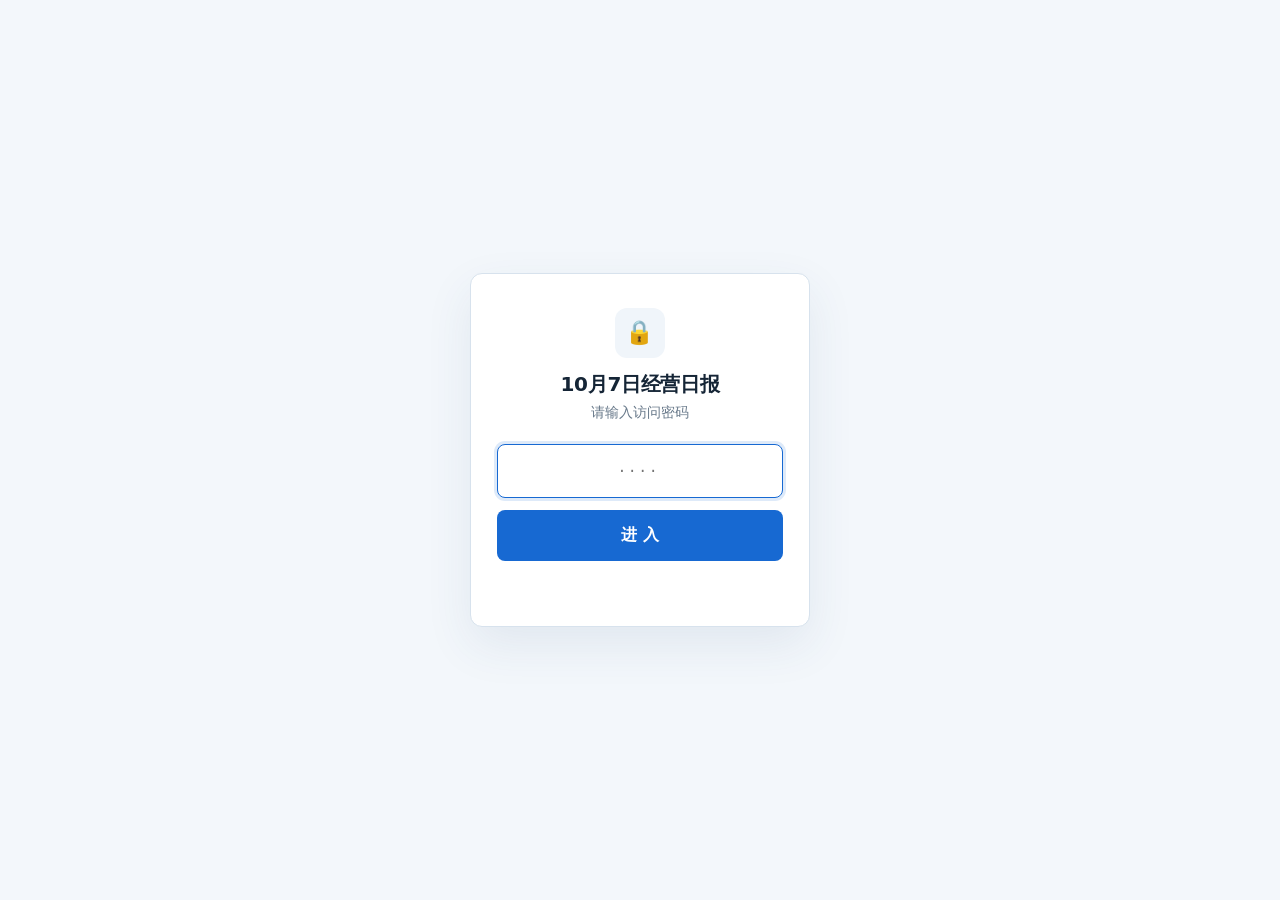
==== commit f99762fb: "数据日报自动更新 2026-10-08 23:55" ====
--- a/daily/index.html
+++ b/daily/index.html
@@ -324,7 +324,7 @@
 <div id="gate">
   <div class="gatebox">
     <div class="gl">🔒</div>
-    <h1>10月6日经营日报</h1>
+    <h1>10月7日经营日报</h1>
     <p>请输入访问密码</p>
     <input type="password" id="pw" inputmode="numeric" autocomplete="off" placeholder="····">
     <button id="pwb">进 入</button>
@@ -335,10 +335,10 @@
   <header class="mast">
     <div>
       <p class="eyebrow">经营快照 · 23 家店</p>
-      <h1>10月6日经营日报</h1>
-      <p class="range" id="rangeText">统计 2026-09-30 至 2026-10-06 · 对比前7天</p>
+      <h1>10月7日经营日报</h1>
+      <p class="range" id="rangeText">统计 2026-10-01 至 2026-10-07 · 对比前7天</p>
     </div>
-    <div class="stamp"><span>数据基准日</span><strong>2026/10/06</strong><span class="precision">源页可见位数直出 · 不二次取整</span></div>
+    <div class="stamp"><span>数据基准日</span><strong>2026/10/07</strong><span class="precision">源页可见位数直出 · 不二次取整</span></div>
   </header>
 
   <nav class="tabs-wrap" aria-label="时间范围"><div class="tabs" id="tabs">
@@ -391,17 +391,17 @@
     </section>
 
     <section class="section">
-      <div class="section-head"><div><h2>异常预警</h2><div class="sub">基准日 2026-10-06 · 只列需要动作的重点项</div></div><div class="section-meta"><span class="danger">5 家下滑</span> · 5 项异常</div></div>
+      <div class="section-head"><div><h2>异常预警</h2><div class="sub">基准日 2026-10-07 · 只列需要动作的重点项</div></div><div class="section-meta"><span class="danger">5 家下滑</span> · 5 项异常</div></div>
       <div class="alerts">
         <article class="alert"><h3>当日业绩下滑最重</h3><ul class="alert-list">
-          <li><span>美发旗舰店（炜）</span><b class="danger">-35.6%</b></li><li><span>精油官方旗舰店</span><b class="danger">-30.7%</b></li><li><span>美发护发官方旗舰店（盼）</span><b class="danger">-22.8%</b></li><li><span>造型官方旗舰店</span><b class="danger">-21.8%</b></li><li><span>护发官方旗舰店（涛）</span><b class="danger">-20.2%</b></li>
-        </ul><span class="scope-note">指标：10/06 当日业绩；对比：10/03—10/05 各店日均业绩</span></article>
+          <li><span>美发旗舰店（炜）</span><b class="danger">-45.4%</b></li><li><span>洗护官方旗舰店</span><b class="danger">-19.7%</b></li><li><span>染发官方旗舰店（珍）</span><b class="danger">-12.0%</b></li><li><span>植萃草本染发坊</span><b class="danger">-7.9%</b></li><li><span>美发护发官方旗舰店（盼）</span><b class="danger">-3.0%</b></li>
+        </ul><span class="scope-note">指标：10/07 当日业绩；对比：10/04—10/06 各店日均业绩</span></article>
         <article class="alert"><h3>业绩与数值异常波动</h3><ul class="alert-list">
-          <li><span>洗护官方旗舰店 · 业绩</span><b class="danger">-23.7%</b></li><li><span>美发旗舰店（炜） · 数值</span><b class="danger">73.64% → 49.91%</b></li><li><span>染发官方旗舰店（珍） · 数值</span><b class="danger">42.88% → 54.58%</b></li><li><span>染发旗舰店（涛） · 数值</span><b class="danger">43.59% → 34.84%</b></li><li><span>精油官方旗舰店 · 业绩</span><b class="danger">-24.8%</b></li>
-        </ul><span class="scope-note">每条已标明异常指标；本组统一为 10/06 对比 10/05</span></article>
+          <li><span>个护官方旗舰店（熙） · 业绩</span><b class="danger">34.8%</b></li><li><span>美容护肤官方旗舰店 · 业绩</span><b class="danger">20.9%</b></li><li><span>美发旗舰店（炜） · 数值</span><b class="danger">49.91% → 91.05%</b></li><li><span>旗舰店 · 业绩</span><b class="danger">24.7%</b></li><li><span>护发旗舰店（涛） · 业绩</span><b class="danger">37.9%</b></li>
+        </ul><span class="scope-note">每条已标明异常指标；本组统一为 10/07 对比 10/06</span></article>
         <article class="alert"><h3>登记完整性</h3><ul class="alert-list"><li><span>基准日登记</span><b class="ok">23/23 家</b></li><li><span>近30天漏登</span><b class="ok">无</b></li><li><span>近30天重复登记</span><b class="ok">无</b></li></ul></article>
         <article class="alert"><h3>数值离谱（疑似登记或口径异常）</h3><ul class="alert-list"><li><span>当日无</span><b class="ok">正常</b></li></ul><span class="scope-note">判定：当日数值 ≥100% 或 退款占业绩 ≥100%；出现这种值多半是当日业绩极小、或退款/推广填错，需人工核一遍</span></article>
-        <details class="alert rulerow"><summary>判断口径（点开看规则）</summary><ul class="alert-list"><li><span>下滑最重</span><b>10/06 业绩 vs 前3天日均</b></li><li><span>异常波动</span><b>10/06 vs 10/05</b></li><li><span>业绩异常门槛</span><b>变动绝对值 ≥20% 且金额差 ≥800 元</b></li><li><span>数值异常门槛</span><b>变动绝对值 ≥8 个百分点</b></li><li><span>数值定义</span><b>退款金额占比 + 推广花费占比</b></li><li><span>数值标准线</span><b>46%</b></li></ul></details>
+        <details class="alert rulerow"><summary>判断口径（点开看规则）</summary><ul class="alert-list"><li><span>下滑最重</span><b>10/07 业绩 vs 前3天日均</b></li><li><span>异常波动</span><b>10/07 vs 10/06</b></li><li><span>业绩异常门槛</span><b>变动绝对值 ≥20% 且金额差 ≥800 元</b></li><li><span>数值异常门槛</span><b>变动绝对值 ≥8 个百分点</b></li><li><span>数值定义</span><b>退款金额占比 + 推广花费占比</b></li><li><span>数值标准线</span><b>46%</b></li></ul></details>
       </div>
     </section>
 
@@ -409,7 +409,7 @@
 
   <div id="monthlyView" class="hidden">
     <section class="section">
-      <div class="section-head"><div><h2>30天店铺趋势</h2><div class="sub">2026-09-07 至 2026-10-06 · 对比上一个30天</div></div><div class="section-meta">上升 11 家 · 下滑 11 家</div></div>
+      <div class="section-head"><div><h2>30天店铺趋势</h2><div class="sub">2026-09-08 至 2026-10-07 · 对比上一个30天</div></div><div class="section-meta">上升 11 家 · 下滑 11 家</div></div>
       <div class="monthly" id="monthlyRows"></div>
     </section>
     <section class="section">
@@ -418,24 +418,24 @@
     </section>
   </div>
 
-  <footer><span>数据源：飞书「运营数据登记」 · 数据生成于 2026-10-08 19:07</span></footer>
+  <footer><span>数据源：飞书「运营数据登记」 · 数据生成于 2026-10-08 23:45</span></footer>
 </main>
 <script>
 (function(){
-  const meta={"gen":"2026-10-08 19:07","base_day":"2026-10-06","v":2};
+  const meta={"gen":"2026-10-08 23:45","base_day":"2026-10-07","v":2};
   const names=["蒙倩官方旗舰店", "蒙倩美发官方旗舰店（丽）", "蒙倩旗舰店", "蒙倩化妆品官方旗舰店", "蒙倩美发护发官方旗舰店（盼）", "蒙倩美妆旗舰店", "蒙倩美容美发官方旗舰店（博）", "蒙倩个护官方旗舰店（熙）", "蒙倩美容护肤官方旗舰店", "蒙倩护发旗舰店（涛）", "蒙倩美妆洗护官方旗舰店", "蒙倩彩妆官方旗舰店", "蒙倩个人护理官方旗舰店", "蒙倩染发旗舰店（涛）", "蒙倩精油官方旗舰店", "蒙倩洗护官方旗舰店", "蒙倩造型官方旗舰店", "蒙倩药妆官方旗舰店", "蒙倩美发护发旗舰店（盼）", "蒙倩护发官方旗舰店（涛）", "蒙倩美发旗舰店（炜）", "植萃草本染发坊", "蒙倩染发官方旗舰店（珍）"];
   function rows(raw){return raw.split("|").map((s,i)=>{const a=s.split(",");return {name:names[i],money:+a[0],moneyRaw:a[0],delta:+a[1],deltaRaw:a[1],score:+a[2],scoreRaw:a[2],ad:+a[3],adRaw:a[3],refund:+a[4],refundRaw:a[4],aov:+a[5],aovRaw:a[5]}})}
   function sourceNumber(v){return String(v)}
   function exactDifference(a,b){const places=Math.max((String(a).split('.')[1]||'').length,(String(b).split('.')[1]||'').length),scale=10**places;return (Math.round(a*scale)-Math.round(b*scale))/scale}
   function exactSum(a,b){const places=Math.max((String(a).split('.')[1]||'').length,(String(b).split('.')[1]||'').length),scale=10**places;return (Math.round(a*scale)+Math.round(b*scale))/scale}
   const data={
-    day:{range:"统计 2026-10-06 · 对比 2026-10-05",kpis:[["业绩", "23.52万", 1.0], ["退款金额", "4.39万", -11.9], ["推广花费", "7.13万", 1.7], ["数值", "49.02%", -2.5, "pt", true], ["成团单量", "8419单", 0.5], ["退款单量", "2029单", -10.6]],score:49.02,total:"23.52万",totals:[30.33, 18.68, 27.94],compare:"较前一日",trend:null,summary:["当日业绩 23.52万，较前一日增长 1.0%。", "退款金额 4.39万、推广花费 7.13万，数值 49.02%，高于标准线 3.02pt。", "成团 8419 单，退款 2029 单；19 家店数值高于 46% 标准线。"],actions:["优先复盘蒙倩精油官方旗舰店、蒙倩洗护官方旗舰店、蒙倩造型官方旗舰店的当日业绩下滑，定位是流量、转化率还是客单价造成的落差。", "拆解蒙倩护发官方旗舰店（涛）、蒙倩美发旗舰店（炜）、蒙倩染发官方旗舰店（珍）的增长来源，区分自然流量与推广带来的增量，提炼可复制动作。", "逐店拆开退款占比与推广占比，优先处理数值高于 46% 的 19 家店铺。", "核对退款金额 4.39万与推广花费 7.13万的环比变化，确认是集中退款还是预算调整。", "把当日口径与相邻时段并列对照，避免把单期波动当成趋势。", "下个周期继续用相同口径复核业绩 23.52万、数值 49.02% 是否改善。"],rows:rows("3.73,-8.2,46.82,28.70,18.12,30.23|3.07,17.0,51.09,28.37,22.72,27.81|2.19,0.7,47.25,29.05,18.20,27.68|2.12,7.1,47.30,27.53,19.78,26.10|1.46,-1.0,49.05,26.94,22.11,27.86|1.03,5.3,52.00,28.04,23.96,27.05|1.35,8.1,46.00,28.69,17.30,28.15|1.66,1.9,47.52,30.84,16.68,28.06|0.83,-4.3,47.31,27.33,19.98,26.93|0.68,-3.9,49.75,29.78,19.97,29.84|1.76,5.9,62.33,48.71,13.61,28.18|0.64,10.7,47.54,26.75,20.79,27.40|0.29,-1.3,54.57,33.88,20.68,24.39|0.84,-7.4,34.84,25.97,8.87,30.43|0.29,-24.8,53.59,30.89,22.70,27.12|0.57,-23.7,45.36,29.71,15.65,24.96|0.24,-13.5,46.07,34.28,11.80,28.00|0.26,14.2,40.36,25.47,14.88,30.81|0.17,13.7,62.61,41.93,20.68,30.13|0.08,32.2,64.39,50.51,13.88,29.93|0.04,24.9,49.91,31.61,18.30,9.76|0.11,-6.1,57.70,44.40,13.30,26.75|0.10,17.5,54.58,32.93,21.65,28.37")},
-    d3:{range:"统计 2026-10-04 至 2026-10-06 · 对比前3天",kpis:[["业绩", "71.76万", -16.5], ["退款金额", "14.38万", -13.3], ["推广花费", "21.86万", -14.2], ["数值", "50.50%", 1.6, "pt", true], ["成团单量", "25811单", -16.6], ["退款单量", "6598单", -12.0]],score:50.5,total:"71.76万",totals:[30.46, 20.04, 27.8],compare:"较前3天",trend:null,summary:["近3天业绩 71.76万，较前3天下降 16.5%。", "退款金额 14.38万、推广花费 21.86万，数值 50.50%，高于标准线 4.50pt。", "成团 25811 单，退款 6598 单；21 家店数值高于 46% 标准线。"],actions:["优先复盘蒙倩美发旗舰店（炜）、蒙倩美妆旗舰店、蒙倩个人护理官方旗舰店的近3天业绩下滑，定位是流量、转化率还是客单价造成的落差。", "拆解蒙倩洗护官方旗舰店、蒙倩美妆洗护官方旗舰店、蒙倩染发旗舰店（涛）的增长来源，区分自然流量与推广带来的增量，提炼可复制动作。", "逐店拆开退款占比与推广占比，优先处理数值高于 46% 的 21 家店铺。", "核对退款金额 14.38万与推广花费 21.86万的环比变化，确认是集中退款还是预算调整。", "把近3天口径与相邻时段并列对照，避免把单期波动当成趋势。", "下个周期继续用相同口径复核业绩 71.76万、数值 50.50% 是否改善。"],rows:rows("12.20,-16.4,48.25,28.65,19.60,30.18|8.68,-1.4,50.99,29.18,21.81,27.50|6.67,-25.2,48.38,28.72,19.65,27.57|6.45,-21.5,49.07,28.31,20.76,25.59|4.96,-27.9,49.74,27.08,22.66,27.86|3.06,-30.5,52.85,27.86,25.00,26.67|3.98,-26.0,49.24,29.73,19.51,27.79|4.76,-17.8,50.29,31.20,19.09,27.88|2.62,-17.3,50.19,26.34,23.86,27.58|2.05,-25.5,50.45,30.38,20.07,29.88|5.11,12.4,63.06,48.55,14.51,28.25|1.94,-11.0,47.94,27.62,20.32,27.22|0.90,-28.8,58.79,37.32,21.47,25.06|2.45,9.2,40.47,25.21,15.25,30.49|1.12,-19.6,52.87,29.46,23.41,26.83|1.72,13.0,50.48,29.86,20.61,24.88|0.81,-24.8,47.23,31.30,15.93,27.83|0.76,-6.9,45.89,27.56,18.34,29.82|0.48,-19.5,59.34,45.15,14.19,30.03|0.25,-27.4,64.11,51.07,13.03,29.29|0.13,-68.3,66.88,29.90,36.99,9.32|0.37,7.3,55.89,40.28,15.61,26.31|0.26,-15.3,50.36,35.00,15.36,27.26")},
-    d7:{range:"统计 2026-09-30 至 2026-10-06 · 对比前7天",kpis:[["业绩", "187.31万", -16.4], ["退款金额", "36.48万", -13.9], ["推广花费", "56.08万", -14.5], ["数值", "49.42%", 1.2, "pt", true], ["成团单量", "67422单", -16.8], ["退款单量", "16593单", -11.2]],score:49.42,total:"187.31万",totals:[29.94, 19.47, 27.78],compare:"较前7天",trend:{"labels": ["09/30", "10/01", "10/02", "10/03", "10/04", "10/05", "10/06"], "values": [29.57, 30.18, 29.02, 26.79, 24.96, 23.28, 23.52], "valueLabels": ["29.57", "30.18", "29.02", "26.79", "24.96", "23.28", "23.52"], "avg": 26.76, "high": "30.18万 · 10/01", "low": "23.28万 · 10/05", "note": "按日数据均来自飞书登记表"},summary:["近7天业绩 187.31万，日均 26.76万，较前7天下降 16.4%。", "退款金额 36.48万、推广花费 56.08万，数值 49.42%，高于标准线 3.42pt。", "成团 67422 单，退款 16593 单；22 家店数值高于 46% 标准线。"],actions:["优先复盘蒙倩个人护理官方旗舰店、蒙倩美发旗舰店（炜）、蒙倩护发官方旗舰店（涛）的近7天业绩下滑，定位是流量、转化率还是客单价造成的落差。", "拆解蒙倩美妆洗护官方旗舰店、蒙倩个护官方旗舰店（熙）、蒙倩染发旗舰店（涛）的增长来源，区分自然流量与推广带来的增量，提炼可复制动作。", "逐店拆开退款占比与推广占比，优先处理数值高于 46% 的 22 家店铺。", "核对退款金额 36.48万与推广花费 56.08万的环比变化，确认是集中退款还是预算调整。", "把近7天口径与相邻时段并列对照，避免把单期波动当成趋势。", "下个周期继续用相同口径复核业绩 187.31万、数值 49.42% 是否改善。"],rows:rows("31.62,-17.2,48.13,28.43,19.70,30.10|20.65,-25.1,50.10,28.74,21.36,27.35|18.75,-26.3,47.11,28.90,18.22,27.76|17.51,-16.2,47.83,27.78,20.05,25.94|14.12,-1.8,46.98,27.23,19.75,27.73|9.15,-35.3,50.41,27.73,22.68,26.80|11.24,-8.1,47.91,28.08,19.83,27.82|12.28,22.6,49.31,31.11,18.20,27.91|7.12,-18.3,49.34,26.41,22.93,28.34|5.63,-32.6,48.52,29.42,19.10,29.65|11.08,48.7,62.24,48.31,13.92,28.33|4.93,-15.1,46.74,27.67,19.07,27.66|2.66,-52.3,58.35,37.49,20.86,25.51|5.50,7.2,40.06,24.67,15.39,31.35|3.01,-29.0,51.54,29.38,22.16,26.37|3.84,-5.7,51.20,30.04,21.16,27.26|2.24,-31.4,48.63,30.19,18.44,27.75|1.79,-14.6,48.65,27.31,21.33,27.28|1.31,-32.0,59.82,45.76,14.05,30.36|0.67,-44.4,65.49,45.65,19.84,30.27|0.67,-47.3,52.95,30.50,22.45,8.61|0.86,1.4,55.03,40.66,14.38,27.05|0.68,-38.0,54.72,36.01,18.71,27.61")},
-    month:{range:"统计 2026-10-01 至 2026-10-06 · 对比上月同期",kpis:[["业绩", "157.75万", -8.4], ["退款金额", "30.97万", -6.8], ["推广花费", "47.35万", -4.2], ["数值", "49.65%", 1.7, "pt", true], ["成团单量", "56765单", -8.2], ["退款单量", "14099单", -16.3]],score:49.65,total:"157.75万",totals:[30.02, 19.63, 27.79],compare:"较上月同期",trend:{"labels": ["10/01", "10/02", "10/03", "10/04", "10/05", "10/06"], "values": [30.18, 29.02, 26.79, 24.96, 23.28, 23.52], "valueLabels": ["30.18", "29.02", "26.79", "24.96", "23.28", "23.52"], "avg": 26.29, "high": "30.18万 · 10/01", "low": "23.28万 · 10/05", "note": "按日数据均来自飞书登记表"},summary:["本月业绩 157.75万，日均 26.29万，较上月同期下降 8.4%。", "退款金额 30.97万、推广花费 47.35万，数值 49.65%，高于标准线 3.65pt。", "成团 56765 单，退款 14099 单；22 家店数值高于 46% 标准线。"],actions:["优先复盘蒙倩美妆旗舰店、蒙倩护发官方旗舰店（涛）、蒙倩美发旗舰店（炜）的本月业绩下滑，定位是流量、转化率还是客单价造成的落差。", "拆解蒙倩美妆洗护官方旗舰店、蒙倩个护官方旗舰店（熙）、蒙倩洗护官方旗舰店的增长来源，区分自然流量与推广带来的增量，提炼可复制动作。", "逐店拆开退款占比与推广占比，优先处理数值高于 46% 的 22 家店铺。", "核对退款金额 30.97万与推广花费 47.35万的环比变化，确认是集中退款还是预算调整。", "把本月口径与相邻时段并列对照，避免把单期波动当成趋势。", "下个周期继续用相同口径复核业绩 157.75万、数值 49.65% 是否改善。"],rows:rows("26.78,22.3,48.18,28.47,19.72,30.13|17.49,-30.6,50.43,28.90,21.54,27.44|15.59,-30.8,47.26,28.72,18.54,27.74|14.67,-25.7,48.10,27.83,20.27,25.89|11.85,22.5,47.58,27.16,20.42,27.71|7.48,-57.0,50.83,27.65,23.17,26.77|9.37,42.1,47.83,28.03,19.80,27.84|10.56,95.1,49.42,31.34,18.08,27.88|5.78,-4.2,49.99,26.28,23.71,28.26|4.79,-19.0,49.14,29.40,19.74,29.69|9.66,294.3,62.31,48.42,13.89,28.33|4.12,-25.0,46.83,27.54,19.28,27.64|2.17,-14.2,59.09,37.55,21.54,25.33|4.68,-31.4,39.95,24.74,15.21,31.08|2.52,-35.7,51.43,29.26,22.17,26.34|3.24,68.8,51.24,30.26,20.97,26.96|1.89,-29.7,48.78,30.35,18.43,27.66|1.58,15.2,48.72,27.31,21.40,27.83|1.08,-24.6,59.81,46.55,13.26,30.11|0.60,-53.6,64.28,45.69,18.60,30.40|0.53,-46.1,53.24,30.34,22.90,8.61|0.72,29.8,55.78,41.55,14.23,26.74|0.57,39.3,53.53,36.31,17.22,27.70")},
-    d30:{range:"统计 2026-09-07 至 2026-10-06 · 对比上一个30天",kpis:[["业绩", "902.15万", -3.4], ["退款金额", "166.44万", -1.9], ["推广花费", "262.43万", -3.1], ["数值", "47.54%", 0.4, "pt", true], ["成团单量", "324880单", -1.7], ["退款单量", "74008单", -5.0]],score:47.54,total:"902.15万",totals:[29.09, 18.45, 27.77]}
+    day:{range:"统计 2026-10-07 · 对比 2026-10-06",kpis:[["业绩", "26.88万", 14.3], ["退款金额", "4.92万", 12.0], ["推广花费", "8.18万", 14.7], ["数值", "48.74%", -0.3, "pt", true], ["成团单量", "9584单", 13.8], ["退款单量", "2216单", 9.2]],score:48.74,total:"26.88万",totals:[30.43, 18.31, 28.05],compare:"较前一日",trend:null,summary:["当日业绩 26.88万，较前一日增长 14.3%。", "退款金额 4.92万、推广花费 8.18万，数值 48.74%，高于标准线 2.74pt。", "成团 9584 单，退款 2216 单；18 家店数值高于 46% 标准线。"],actions:["优先复盘蒙倩美发旗舰店（炜）、蒙倩染发官方旗舰店（珍）、蒙倩洗护官方旗舰店的当日业绩下滑，定位是流量、转化率还是客单价造成的落差。", "拆解蒙倩护发旗舰店（涛）、蒙倩个护官方旗舰店（熙）、蒙倩个人护理官方旗舰店的增长来源，区分自然流量与推广带来的增量，提炼可复制动作。", "逐店拆开退款占比与推广占比，优先处理数值高于 46% 的 18 家店铺。", "核对退款金额 4.92万与推广花费 8.18万的环比变化，确认是集中退款还是预算调整。", "把当日口径与相邻时段并列对照，避免把单期波动当成趋势。", "下个周期继续用相同口径复核业绩 26.88万、数值 48.74% 是否改善。"],rows:rows("4.04,8.3,47.60,28.53,19.08,29.91|3.27,6.6,48.83,28.37,20.46,28.61|2.73,24.7,46.34,28.85,17.49,27.64|2.52,18.8,46.51,28.31,18.19,25.70|1.61,10.2,49.05,26.19,22.86,27.92|1.21,17.7,49.69,29.84,19.85,27.31|1.57,16.5,47.16,28.62,18.54,29.10|2.24,34.8,50.38,33.77,16.62,27.57|1.01,20.9,43.64,27.70,15.94,26.28|0.93,37.9,45.63,28.63,16.99,30.13|1.81,3.2,61.69,48.16,13.54,28.53|0.77,20.5,46.03,28.91,17.12,26.23|0.38,31.2,55.65,37.27,18.38,25.90|0.85,1.9,40.93,26.23,14.70,31.24|0.38,30.4,52.56,29.26,23.30,26.53|0.46,-19.4,45.49,24.62,20.87,29.52|0.27,13.6,47.34,30.46,16.89,26.98|0.29,10.6,44.51,25.16,19.35,29.85|0.21,19.9,60.03,43.17,16.85,32.24|0.10,28.4,60.75,46.48,14.27,29.65|0.02,-46.7,91.05,37.53,53.52,6.33|0.11,2.2,55.29,43.50,11.78,25.50|0.08,-24.9,57.13,30.71,26.42,27.40")},
+    d3:{range:"统计 2026-10-05 至 2026-10-07 · 对比前3天",kpis:[["业绩", "73.68万", -8.8], ["退款金额", "14.31万", -9.3], ["推广花费", "22.33万", -8.4], ["数值", "49.72%", -0.0, "pt", true], ["成团单量", "26382单", -9.2], ["退款单量", "6515单", -9.1]],score:49.72,total:"73.68万",totals:[30.3, 19.41, 27.93],compare:"较前3天",trend:null,summary:["近3天业绩 73.68万，较前3天下降 8.8%。", "退款金额 14.31万、推广花费 22.33万，数值 49.72%，高于标准线 3.72pt。", "成团 26382 单，退款 6515 单；21 家店数值高于 46% 标准线。"],actions:["优先复盘蒙倩美发旗舰店（炜）、蒙倩护发官方旗舰店（涛）、蒙倩美发护发官方旗舰店（盼）的近3天业绩下滑，定位是流量、转化率还是客单价造成的落差。", "拆解蒙倩染发旗舰店（涛）、蒙倩洗护官方旗舰店、蒙倩美妆洗护官方旗舰店的增长来源，区分自然流量与推广带来的增量，提炼可复制动作。", "逐店拆开退款占比与推广占比，优先处理数值高于 46% 的 21 家店铺。", "核对退款金额 14.31万与推广花费 22.33万的环比变化，确认是集中退款还是预算调整。", "把近3天口径与相邻时段并列对照，避免把单期波动当成趋势。", "下个周期继续用相同口径复核业绩 73.68万、数值 49.72% 是否改善。"],rows:rows("11.84,-14.5,48.13,28.49,19.65,30.16|8.96,2.0,50.41,28.48,21.93,27.91|7.10,-9.8,46.90,28.85,18.05,27.67|6.63,-13.1,47.81,28.20,19.62,25.86|4.53,-29.5,49.56,26.41,23.15,27.90|3.22,-15.0,52.03,28.44,23.59,27.10|4.17,-17.4,48.02,28.69,19.33,28.23|5.53,2.6,49.86,32.28,17.58,27.85|2.72,-5.3,47.71,26.83,20.89,26.92|2.32,-7.5,48.48,29.52,18.97,30.08|5.23,8.0,62.43,48.06,14.37,28.32|1.98,-9.0,47.67,28.10,19.56,26.70|0.97,-13.5,55.78,36.93,18.85,25.33|2.59,29.4,39.89,25.30,14.59,30.65|1.06,-19.0,53.44,28.97,24.47,26.81|1.78,25.3,48.68,28.38,20.30,25.52|0.77,-17.8,46.73,31.11,15.63,27.56|0.78,-11.4,44.69,26.83,17.86,29.91|0.54,-1.5,61.74,43.92,17.82,31.10|0.25,-32.4,64.25,50.11,14.15,29.60|0.10,-68.9,67.45,31.39,36.06,8.20|0.35,-7.9,55.55,43.48,12.08,26.07|0.27,-7.5,51.49,33.73,17.76,27.68")},
+    d7:{range:"统计 2026-10-01 至 2026-10-07 · 对比前7天",kpis:[["业绩", "184.63万", -16.6], ["退款金额", "35.89万", -14.7], ["推广花费", "55.53万", -14.6], ["数值", "49.51%", 1.2, "pt", true], ["成团单量", "66349单", -17.2], ["退款单量", "16315单", -12.4]],score:49.51,total:"184.63万",totals:[30.08, 19.44, 27.83],compare:"较前7天",trend:{"labels": ["10/01", "10/02", "10/03", "10/04", "10/05", "10/06", "10/07"], "values": [30.18, 29.02, 26.79, 24.96, 23.28, 23.52, 26.88], "valueLabels": ["30.18", "29.02", "26.79", "24.96", "23.28", "23.52", "26.88"], "avg": 26.38, "high": "30.18万 · 10/01", "low": "23.28万 · 10/05", "note": "按日数据均来自飞书登记表"},summary:["近7天业绩 184.63万，日均 26.38万，较前7天下降 16.6%。", "退款金额 35.89万、推广花费 55.53万，数值 49.51%，高于标准线 3.51pt。", "成团 66349 单，退款 16315 单；22 家店数值高于 46% 标准线。"],actions:["优先复盘蒙倩美发旗舰店（炜）、蒙倩个人护理官方旗舰店、蒙倩染发官方旗舰店（珍）的近7天业绩下滑，定位是流量、转化率还是客单价造成的落差。", "拆解蒙倩美妆洗护官方旗舰店、蒙倩个护官方旗舰店（熙）、蒙倩染发旗舰店（涛）的增长来源，区分自然流量与推广带来的增量，提炼可复制动作。", "逐店拆开退款占比与推广占比，优先处理数值高于 46% 的 22 家店铺。", "核对退款金额 35.89万与推广花费 55.53万的环比变化，确认是集中退款还是预算调整。", "把近7天口径与相邻时段并列对照，避免把单期波动当成趋势。", "下个周期继续用相同口径复核业绩 184.63万、数值 49.51% 是否改善。"],rows:rows("30.82,-18.1,48.11,28.47,19.63,30.10|20.76,-22.4,50.18,28.82,21.37,27.62|18.32,-26.9,47.12,28.74,18.38,27.73|17.19,-16.5,47.86,27.90,19.97,25.86|13.46,-8.9,47.76,27.05,20.71,27.73|8.69,-37.0,50.67,27.96,22.71,26.84|10.94,-13.7,47.73,28.11,19.62,28.01|12.80,22.1,49.59,31.76,17.82,27.83|6.79,-23.2,49.05,26.49,22.55,27.95|5.73,-27.8,48.57,29.27,19.29,29.76|11.48,38.6,62.21,48.38,13.84,28.36|4.89,-12.4,46.70,27.76,18.94,27.41|2.55,-48.5,58.58,37.51,21.07,25.42|5.54,14.2,40.10,24.97,15.13,31.11|2.91,-28.6,51.58,29.26,22.32,26.36|3.70,-10.9,50.52,29.56,20.96,27.25|2.15,-31.4,48.60,30.36,18.24,27.58|1.87,-6.3,48.07,26.98,21.09,28.12|1.29,-23.1,59.85,46.01,13.84,30.44|0.70,-32.7,63.76,45.80,17.96,30.28|0.56,-54.7,54.82,30.64,24.18,8.48|0.84,-4.8,55.71,41.81,13.89,26.57|0.65,-39.1,53.95,35.64,18.31,27.66")},
+    month:{range:"统计 2026-10-01 至 2026-10-07 · 对比上月同期",kpis:[["业绩", "184.63万", -8.3], ["退款金额", "35.89万", -6.9], ["推广花费", "55.53万", -3.7], ["数值", "49.51%", 1.7, "pt", true], ["成团单量", "66349单", -8.2], ["退款单量", "16315单", -14.9]],score:49.51,total:"184.63万",totals:[30.08, 19.44, 27.83],compare:"较上月同期",trend:{"labels": ["10/01", "10/02", "10/03", "10/04", "10/05", "10/06", "10/07"], "values": [30.18, 29.02, 26.79, 24.96, 23.28, 23.52, 26.88], "valueLabels": ["30.18", "29.02", "26.79", "24.96", "23.28", "23.52", "26.88"], "avg": 26.38, "high": "30.18万 · 10/01", "low": "23.28万 · 10/05", "note": "按日数据均来自飞书登记表"},summary:["本月业绩 184.63万，日均 26.38万，较上月同期下降 8.3%。", "退款金额 35.89万、推广花费 55.53万，数值 49.51%，高于标准线 3.51pt。", "成团 66349 单，退款 16315 单；22 家店数值高于 46% 标准线。"],actions:["优先复盘蒙倩美妆旗舰店、蒙倩护发官方旗舰店（涛）、蒙倩美发旗舰店（炜）的本月业绩下滑，定位是流量、转化率还是客单价造成的落差。", "拆解蒙倩美妆洗护官方旗舰店、蒙倩个护官方旗舰店（熙）、蒙倩洗护官方旗舰店的增长来源，区分自然流量与推广带来的增量，提炼可复制动作。", "逐店拆开退款占比与推广占比，优先处理数值高于 46% 的 22 家店铺。", "核对退款金额 35.89万与推广花费 55.53万的环比变化，确认是集中退款还是预算调整。", "把本月口径与相邻时段并列对照，避免把单期波动当成趋势。", "下个周期继续用相同口径复核业绩 184.63万、数值 49.51% 是否改善。"],rows:rows("30.82,18.4,48.11,28.47,19.63,30.10|20.76,-29.6,50.18,28.82,21.37,27.62|18.32,-29.3,47.12,28.74,18.38,27.73|17.19,-25.6,47.86,27.90,19.97,25.86|13.46,17.7,47.76,27.05,20.71,27.73|8.69,-56.9,50.67,27.96,22.71,26.84|10.94,40.2,47.73,28.11,19.62,28.01|12.80,109.4,49.59,31.76,17.82,27.83|6.79,-5.1,49.05,26.49,22.55,27.95|5.73,-18.9,48.57,29.27,19.29,29.76|11.48,309.4,62.21,48.38,13.84,28.36|4.89,-23.2,46.70,27.76,18.94,27.41|2.55,-19.5,58.58,37.51,21.07,25.42|5.54,-27.0,40.10,24.97,15.13,31.11|2.91,-35.8,51.58,29.26,22.32,26.36|3.70,54.2,50.52,29.56,20.96,27.25|2.15,-33.1,48.60,30.36,18.24,27.58|1.87,15.3,48.07,26.98,21.09,28.12|1.29,-22.7,59.85,46.01,13.84,30.44|0.70,-52.8,63.76,45.80,17.96,30.28|0.56,-52.3,54.82,30.64,24.18,8.48|0.84,27.7,55.71,41.81,13.89,26.57|0.65,45.5,53.95,35.64,18.31,27.66")},
+    d30:{range:"统计 2026-09-08 至 2026-10-07 · 对比上一个30天",kpis:[["业绩", "899.95万", -3.9], ["退款金额", "166.03万", -2.5], ["推广花费", "262.35万", -3.8], ["数值", "47.60%", 0.3, "pt", true], ["成团单量", "324028单", -2.3], ["退款单量", "73890单", -5.3]],score:47.6,total:"899.95万",totals:[29.15, 18.45, 27.77]}
   };
-  const monthly=[["蒙倩官方旗舰店", 145.0, 50.2], ["蒙倩美发官方旗舰店（丽）", 120.0, -20.0], ["蒙倩旗舰店", 95.5, -19.6], ["蒙倩化妆品官方旗舰店", 89.2, -16.1], ["蒙倩美发护发官方旗舰店（盼）", 60.1, -14.3], ["蒙倩美妆旗舰店", 59.9, -12.3], ["蒙倩美容美发官方旗舰店（博）", 44.7, 31.1], ["蒙倩个护官方旗舰店（熙）", 36.8, 22.7], ["蒙倩美容护肤官方旗舰店", 35.1, -4.8], ["蒙倩护发旗舰店（涛）", 34.7, -0.5], ["蒙倩美妆洗护官方旗舰店", 26.9, 135.3], ["蒙倩彩妆官方旗舰店", 24.7, -3.2], ["蒙倩个人护理官方旗舰店", 24.1, 425.9], ["蒙倩染发旗舰店（涛）", 22.7, -65.7], ["蒙倩精油官方旗舰店", 18.8, -23.5], ["蒙倩洗护官方旗舰店", 15.9, 41.6], ["蒙倩造型官方旗舰店", 14.2, 6.5], ["蒙倩药妆官方旗舰店", 8.4, 17.1], ["蒙倩美发护发旗舰店（盼）", 8.0, 24.6], ["蒙倩护发官方旗舰店（涛）", 5.8, 2.6], ["蒙倩美发旗舰店（炜）", 5.6, -10.8], ["植萃草本染发坊", 3.2, 8.6], ["蒙倩染发官方旗舰店（珍）", 3.0, -8.0]];
+  const monthly=[["蒙倩官方旗舰店", 144.9, 48.3], ["蒙倩美发官方旗舰店（丽）", 119.0, -20.5], ["蒙倩旗舰店", 94.8, -20.0], ["蒙倩化妆品官方旗舰店", 88.3, -17.5], ["蒙倩美发护发官方旗舰店（盼）", 60.0, -14.1], ["蒙倩美妆旗舰店", 58.4, -16.3], ["蒙倩美容美发官方旗舰店（博）", 45.1, 32.8], ["蒙倩个护官方旗舰店（熙）", 38.3, 28.8], ["蒙倩美容护肤官方旗舰店", 35.0, -4.5], ["蒙倩护发旗舰店（涛）", 34.5, 1.9], ["蒙倩美妆洗护官方旗舰店", 28.3, 149.7], ["蒙倩彩妆官方旗舰店", 24.6, -3.7], ["蒙倩个人护理官方旗舰店", 23.8, 363.5], ["蒙倩染发旗舰店（涛）", 22.8, -65.9], ["蒙倩精油官方旗舰店", 18.6, -24.6], ["蒙倩洗护官方旗舰店", 15.9, 40.8], ["蒙倩造型官方旗舰店", 13.9, 2.7], ["蒙倩药妆官方旗舰店", 8.4, 18.6], ["蒙倩美发护发旗舰店（盼）", 8.0, 24.1], ["蒙倩护发官方旗舰店（涛）", 5.7, -0.3], ["蒙倩美发旗舰店（炜）", 5.4, -14.5], ["植萃草本染发坊", 3.2, 8.3], ["蒙倩染发官方旗舰店（珍）", 3.0, -0.9]];
   let period="d7", abnormal=false, query="";
   const $=s=>document.querySelector(s);
   function deltaHtml(v,unit,badMetric){if(v===null)return '<span class="delta-note">暂无对比</span>';const cls=badMetric?(v>0?'bad':'good'):(v>0?'up':'down');return `<span class="delta ${cls}">${v>0?'▲':'▼'} ${sourceNumber(Math.abs(v))}${unit||'%'}</span><span class="delta-note">环比</span>`}
@@ -510,7 +510,7 @@
   }
   function renderTable(d){let list=sortedRows(d).filter(r=>r.name.includes(query));if(abnormal)list=list.filter(r=>r.score>46);$("#tableBody").innerHTML=list.map(r=>`<tr><td data-v="${r.name}">${r.name}</td><td data-v="${r.money}" data-label="业绩">${r.moneyRaw}万</td><td data-v="${r.delta}" data-label="环比" class="${r.delta>=0?'delta up':'delta down'}">${r.delta>=0?'▲':'▼'} ${sourceNumber(Math.abs(r.delta))}%</td><td data-v="${r.score}" data-label="数值" class="${r.score>46?'warn-cell':''}">${r.scoreRaw}%</td><td data-v="${r.ad}" data-label="推广占比">${r.adRaw}%</td><td data-v="${r.refund}" data-label="退款占比">${r.refundRaw}%</td><td data-v="${r.aov}" data-label="客单价">${r.aovRaw}</td></tr>`).join('')+(!query&&!abnormal?`<tr class="total"><td>合计</td><td data-label="业绩">${d.total}</td><td data-label="环比">${d.kpis[0][2]>0?'▲':'▼'} ${sourceNumber(Math.abs(d.kpis[0][2]))}%</td><td data-label="数值">${sourceNumber(d.score)}%</td><td data-label="推广占比">${sourceNumber(d.totals[0])}%</td><td data-label="退款占比">${sourceNumber(d.totals[1])}%</td><td data-label="客单价">${sourceNumber(d.totals[2])}</td></tr>`:'')}
   function renderSummary(d){$("#summarySub").textContent=period==='day'?'当日口径':period==='month'?'本月口径':period==='d3'?'近3天口径':'近7天口径';$("#summary").innerHTML=d.summary.map((x,i)=>`<div class="summary-block"><strong>${['业绩','成本','订单'][i]}</strong><p>${x}</p></div>`).join('')+`<div class="actions"><strong>下一步</strong><ol>${d.actions.map(x=>`<li>${x}</li>`).join('')}</ol></div>`}
-  function renderMonthly(){const max=monthly[0][1];$("#monthlyRows").innerHTML=monthly.map((r,i)=>`<div class="monthly-row"><span class="shop">${String(i+1).padStart(2,'0')}　${r[0]}</span><span class="compare-bar"><i style="--current:${r[1]/max*100}%"></i></span><span class="current">${sourceNumber(r[1])}万</span><span class="delta ${r[2]>=0?'up':'down'}">${r[2]>=0?'▲':'▼'} ${sourceNumber(Math.abs(r[2]))}%</span></div>`).join('');$("#monthlySummary").innerHTML=`<div class="summary-block"><strong>整体</strong><p>23 家店合计 902.15万，较上一个30天下降 3.4%。</p></div><div class="summary-block"><strong>结构</strong><p>前3名合计 360.5万；上升 11 家、下滑 11 家、持平 1 家。</p></div><div class="summary-block"><strong>最大波动</strong><p>增长最快 蒙倩个人护理官方旗舰店（425.9%）；下滑最重 蒙倩染发旗舰店（涛）（-65.7%）。</p></div><div class="actions"><strong>下一步</strong><ol><li>11 家下滑店铺逐店检查活动、推广与转化节奏。</li><li>优先复盘 蒙倩染发旗舰店（涛）（-65.7%）的下滑原因。</li><li>核对 蒙倩个人护理官方旗舰店（425.9%）的增长是否来自低基数或新增链接。</li><li>拆解高增长店铺的商品与投放结构，提炼可复制动作。</li><li>复盘上升的 11 家店铺，把有效动作整理成统一执行清单。</li><li>下个30天继续使用相同区间对比，验证动作是否带来持续改善。</li></ol></div>`}
+  function renderMonthly(){const max=monthly[0][1];$("#monthlyRows").innerHTML=monthly.map((r,i)=>`<div class="monthly-row"><span class="shop">${String(i+1).padStart(2,'0')}　${r[0]}</span><span class="compare-bar"><i style="--current:${r[1]/max*100}%"></i></span><span class="current">${sourceNumber(r[1])}万</span><span class="delta ${r[2]>=0?'up':'down'}">${r[2]>=0?'▲':'▼'} ${sourceNumber(Math.abs(r[2]))}%</span></div>`).join('');$("#monthlySummary").innerHTML=`<div class="summary-block"><strong>整体</strong><p>23 家店合计 899.95万，较上一个30天下降 3.9%。</p></div><div class="summary-block"><strong>结构</strong><p>前3名合计 358.7万；上升 11 家、下滑 11 家、持平 1 家。</p></div><div class="summary-block"><strong>最大波动</strong><p>增长最快 蒙倩个人护理官方旗舰店（363.5%）；下滑最重 蒙倩染发旗舰店（涛）（-65.9%）。</p></div><div class="actions"><strong>下一步</strong><ol><li>11 家下滑店铺逐店检查活动、推广与转化节奏。</li><li>优先复盘 蒙倩染发旗舰店（涛）（-65.9%）的下滑原因。</li><li>核对 蒙倩个人护理官方旗舰店（363.5%）的增长是否来自低基数或新增链接。</li><li>拆解高增长店铺的商品与投放结构，提炼可复制动作。</li><li>复盘上升的 11 家店铺，把有效动作整理成统一执行清单。</li><li>下个30天继续使用相同区间对比，验证动作是否带来持续改善。</li></ol></div>`}
   function render(){const d=data[period];$("#rangeText").textContent=d.range;renderKpis(d);document.querySelectorAll('.tab').forEach(b=>b.setAttribute('aria-selected',String(b.dataset.period===period)));const is30=period==='d30';$("#standardView").classList.toggle('hidden',is30);$("#monthlyView").classList.toggle('hidden',!is30);if(is30){renderMonthly();return}renderCore(d);renderBands(d);renderTrend(d);renderRanking(d);renderTable(d);renderSummary(d)}
   function initCollapsibles(){document.querySelectorAll('.section').forEach((section,index)=>{const head=Array.from(section.children).find(el=>el.classList.contains('section-head'));if(!head||head.querySelector('.section-toggle'))return;const left=head.firstElementChild,actions=document.createElement('div');actions.className='section-head-actions';Array.from(head.children).filter(el=>el!==left).forEach(el=>actions.appendChild(el));const button=document.createElement('button');button.type='button';button.className='section-toggle';button.tabIndex=-1;button.setAttribute('aria-hidden','true');button.innerHTML='<span class="toggle-label">展开</span><i class="chevron" aria-hidden="true"></i>';actions.appendChild(button);head.appendChild(actions);section.classList.add('collapsed');section.dataset.sectionIndex=String(index);const label=left.querySelector('h2')?.textContent||'板块';head.setAttribute('role','button');head.setAttribute('tabindex','0');head.setAttribute('aria-expanded','false');head.setAttribute('aria-label',`展开${label}`);const toggle=()=>{const collapsed=section.classList.toggle('collapsed');head.setAttribute('aria-expanded',String(!collapsed));head.setAttribute('aria-label',`${collapsed?'展开':'收起'}${label}`);button.querySelector('.toggle-label').textContent=collapsed?'展开':'收起'};head.addEventListener('click',toggle);head.addEventListener('keydown',e=>{if(e.key==='Enter'||e.key===' '){e.preventDefault();toggle()}})})}
   $("#tabs").addEventListener('click',e=>{const b=e.target.closest('.tab');if(!b)return;period=b.dataset.period;query='';abnormal=false;$("#search").value='';$("#abnormalBtn").classList.remove('active');render()});
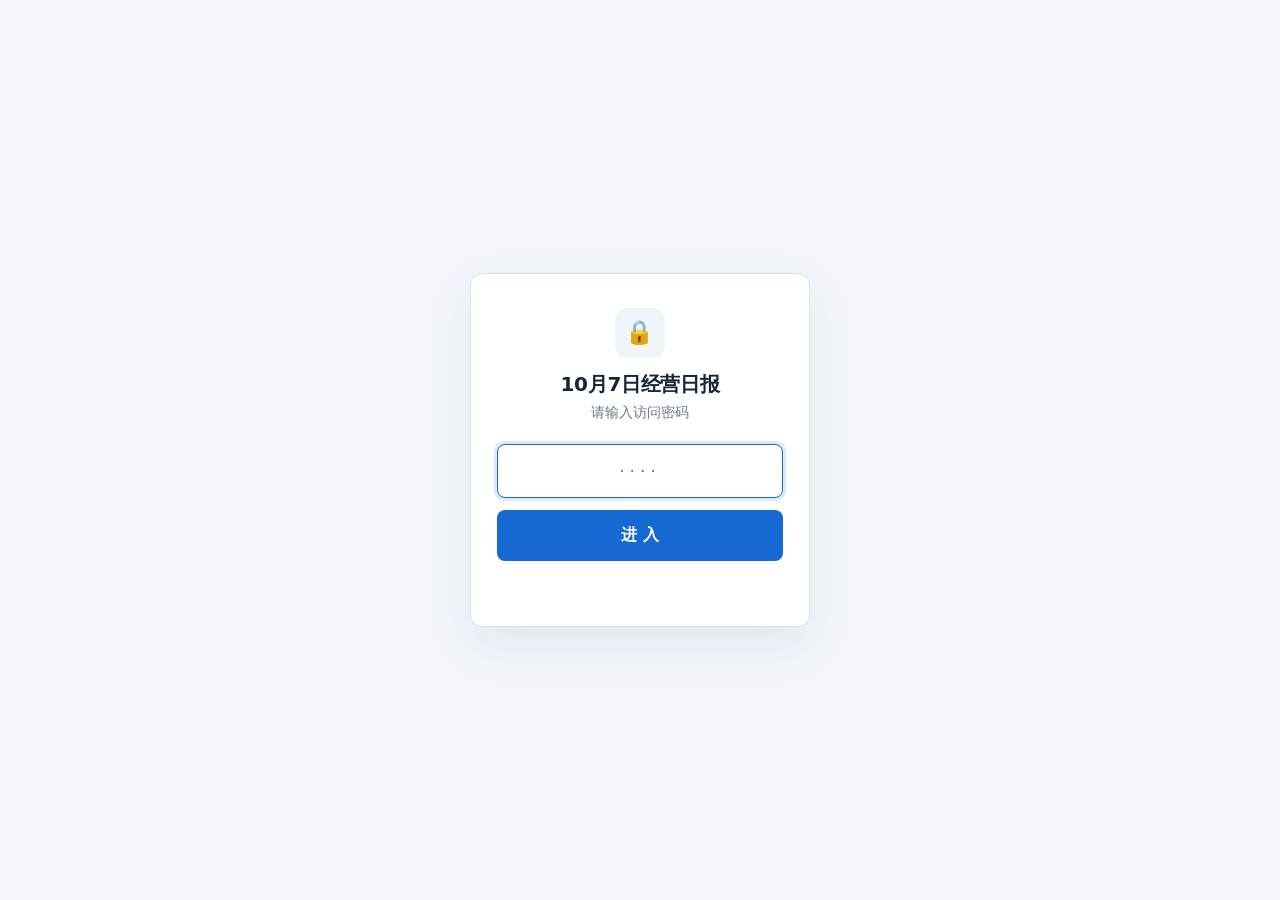
==== commit a483e9a7: "月视图（近30天）新增数值走势线：30天每日数值+46%基准虚线+均值/超线天数摘要" ====
--- a/daily/index.html
+++ b/daily/index.html
@@ -258,6 +258,13 @@
     /* 数值分档（2026-10-08 十一要求：按 46/48/50 三线分四档排列） */
     .bands{display:grid;grid-template-columns:repeat(4,minmax(0,1fr));gap:10px;margin-top:14px;
       grid-column:1/-1;align-items:start}
+    /* 数值走势线 */
+    .strk{grid-column:1/-1;margin-top:16px;padding-top:14px;border-top:1px solid var(--line)}
+    .strk::before{content:"数值走势 · 每日（退款+推广）/业绩 · 虚线=46% 标准线，鼠标移到节点看当日数值";
+      display:block;font-size:12.5px;color:var(--muted);margin-bottom:8px}
+    .strk .tsvg{width:100%;height:230px;display:block}
+    .strk .stdline{stroke:#f97316;stroke-width:1.6;stroke-dasharray:6 5}
+    .strk .stdlab{fill:#ea580c;font-size:11.5px;font-weight:700}
     @media(max-width:1100px){.bands{grid-template-columns:repeat(2,minmax(0,1fr))}}
     @media(max-width:640px){.bands{grid-template-columns:1fr}}
     .band{padding:9px 11px}
@@ -370,6 +377,7 @@
           <div class="legend" id="legend"></div>
         </div>
         <div class="bands" id="waterBands" aria-label="按数值分档的店铺"></div>
+        <div class="strk" id="scoreTrend" aria-label="每日数值走势（应保持在46%标准线以下）"></div>
       </div>
     </section>
 
@@ -409,7 +417,11 @@
 
   <div id="monthlyView" class="hidden">
     <section class="section">
-      <div class="section-head"><div><h2>30天店铺趋势</h2><div class="sub">2026-09-08 至 2026-10-07 · 对比上一个30天</div></div><div class="section-meta">上升 11 家 · 下滑 11 家</div></div>
+      <div class="section-head"><div><h2>数值走势</h2><div class="sub">近30天 · 每日（退款+推广）/业绩 · 鼠标移到节点看当日数值</div></div><div class="section-meta" id="scoreTrend30Meta"></div></div>
+      <div class="strk" id="scoreTrend30" aria-label="近30天每日数值走势"></div>
+    </section>
+    <section class="section">
+      <div class="section-head"><div><h2>30天店铺趋势</h2><div class="sub">近30天 · 对比上一个30天</div></div><div class="section-meta" id="monthlyMeta"></div></div>
       <div class="monthly" id="monthlyRows"></div>
     </section>
     <section class="section">
@@ -418,22 +430,22 @@
     </section>
   </div>
 
-  <footer><span>数据源：飞书「运营数据登记」 · 数据生成于 2026-10-08 23:45</span></footer>
+  <footer><span>数据源：飞书「运营数据登记」 · 数据生成于 2026-10-09 13:16</span></footer>
 </main>
 <script>
 (function(){
-  const meta={"gen":"2026-10-08 23:45","base_day":"2026-10-07","v":2};
+  const meta={"gen":"2026-10-09 13:16","base_day":"2026-10-07","v":2};
   const names=["蒙倩官方旗舰店", "蒙倩美发官方旗舰店（丽）", "蒙倩旗舰店", "蒙倩化妆品官方旗舰店", "蒙倩美发护发官方旗舰店（盼）", "蒙倩美妆旗舰店", "蒙倩美容美发官方旗舰店（博）", "蒙倩个护官方旗舰店（熙）", "蒙倩美容护肤官方旗舰店", "蒙倩护发旗舰店（涛）", "蒙倩美妆洗护官方旗舰店", "蒙倩彩妆官方旗舰店", "蒙倩个人护理官方旗舰店", "蒙倩染发旗舰店（涛）", "蒙倩精油官方旗舰店", "蒙倩洗护官方旗舰店", "蒙倩造型官方旗舰店", "蒙倩药妆官方旗舰店", "蒙倩美发护发旗舰店（盼）", "蒙倩护发官方旗舰店（涛）", "蒙倩美发旗舰店（炜）", "植萃草本染发坊", "蒙倩染发官方旗舰店（珍）"];
   function rows(raw){return raw.split("|").map((s,i)=>{const a=s.split(",");return {name:names[i],money:+a[0],moneyRaw:a[0],delta:+a[1],deltaRaw:a[1],score:+a[2],scoreRaw:a[2],ad:+a[3],adRaw:a[3],refund:+a[4],refundRaw:a[4],aov:+a[5],aovRaw:a[5]}})}
   function sourceNumber(v){return String(v)}
   function exactDifference(a,b){const places=Math.max((String(a).split('.')[1]||'').length,(String(b).split('.')[1]||'').length),scale=10**places;return (Math.round(a*scale)-Math.round(b*scale))/scale}
   function exactSum(a,b){const places=Math.max((String(a).split('.')[1]||'').length,(String(b).split('.')[1]||'').length),scale=10**places;return (Math.round(a*scale)+Math.round(b*scale))/scale}
   const data={
-    day:{range:"统计 2026-10-07 · 对比 2026-10-06",kpis:[["业绩", "26.88万", 14.3], ["退款金额", "4.92万", 12.0], ["推广花费", "8.18万", 14.7], ["数值", "48.74%", -0.3, "pt", true], ["成团单量", "9584单", 13.8], ["退款单量", "2216单", 9.2]],score:48.74,total:"26.88万",totals:[30.43, 18.31, 28.05],compare:"较前一日",trend:null,summary:["当日业绩 26.88万，较前一日增长 14.3%。", "退款金额 4.92万、推广花费 8.18万，数值 48.74%，高于标准线 2.74pt。", "成团 9584 单，退款 2216 单；18 家店数值高于 46% 标准线。"],actions:["优先复盘蒙倩美发旗舰店（炜）、蒙倩染发官方旗舰店（珍）、蒙倩洗护官方旗舰店的当日业绩下滑，定位是流量、转化率还是客单价造成的落差。", "拆解蒙倩护发旗舰店（涛）、蒙倩个护官方旗舰店（熙）、蒙倩个人护理官方旗舰店的增长来源，区分自然流量与推广带来的增量，提炼可复制动作。", "逐店拆开退款占比与推广占比，优先处理数值高于 46% 的 18 家店铺。", "核对退款金额 4.92万与推广花费 8.18万的环比变化，确认是集中退款还是预算调整。", "把当日口径与相邻时段并列对照，避免把单期波动当成趋势。", "下个周期继续用相同口径复核业绩 26.88万、数值 48.74% 是否改善。"],rows:rows("4.04,8.3,47.60,28.53,19.08,29.91|3.27,6.6,48.83,28.37,20.46,28.61|2.73,24.7,46.34,28.85,17.49,27.64|2.52,18.8,46.51,28.31,18.19,25.70|1.61,10.2,49.05,26.19,22.86,27.92|1.21,17.7,49.69,29.84,19.85,27.31|1.57,16.5,47.16,28.62,18.54,29.10|2.24,34.8,50.38,33.77,16.62,27.57|1.01,20.9,43.64,27.70,15.94,26.28|0.93,37.9,45.63,28.63,16.99,30.13|1.81,3.2,61.69,48.16,13.54,28.53|0.77,20.5,46.03,28.91,17.12,26.23|0.38,31.2,55.65,37.27,18.38,25.90|0.85,1.9,40.93,26.23,14.70,31.24|0.38,30.4,52.56,29.26,23.30,26.53|0.46,-19.4,45.49,24.62,20.87,29.52|0.27,13.6,47.34,30.46,16.89,26.98|0.29,10.6,44.51,25.16,19.35,29.85|0.21,19.9,60.03,43.17,16.85,32.24|0.10,28.4,60.75,46.48,14.27,29.65|0.02,-46.7,91.05,37.53,53.52,6.33|0.11,2.2,55.29,43.50,11.78,25.50|0.08,-24.9,57.13,30.71,26.42,27.40")},
-    d3:{range:"统计 2026-10-05 至 2026-10-07 · 对比前3天",kpis:[["业绩", "73.68万", -8.8], ["退款金额", "14.31万", -9.3], ["推广花费", "22.33万", -8.4], ["数值", "49.72%", -0.0, "pt", true], ["成团单量", "26382单", -9.2], ["退款单量", "6515单", -9.1]],score:49.72,total:"73.68万",totals:[30.3, 19.41, 27.93],compare:"较前3天",trend:null,summary:["近3天业绩 73.68万，较前3天下降 8.8%。", "退款金额 14.31万、推广花费 22.33万，数值 49.72%，高于标准线 3.72pt。", "成团 26382 单，退款 6515 单；21 家店数值高于 46% 标准线。"],actions:["优先复盘蒙倩美发旗舰店（炜）、蒙倩护发官方旗舰店（涛）、蒙倩美发护发官方旗舰店（盼）的近3天业绩下滑，定位是流量、转化率还是客单价造成的落差。", "拆解蒙倩染发旗舰店（涛）、蒙倩洗护官方旗舰店、蒙倩美妆洗护官方旗舰店的增长来源，区分自然流量与推广带来的增量，提炼可复制动作。", "逐店拆开退款占比与推广占比，优先处理数值高于 46% 的 21 家店铺。", "核对退款金额 14.31万与推广花费 22.33万的环比变化，确认是集中退款还是预算调整。", "把近3天口径与相邻时段并列对照，避免把单期波动当成趋势。", "下个周期继续用相同口径复核业绩 73.68万、数值 49.72% 是否改善。"],rows:rows("11.84,-14.5,48.13,28.49,19.65,30.16|8.96,2.0,50.41,28.48,21.93,27.91|7.10,-9.8,46.90,28.85,18.05,27.67|6.63,-13.1,47.81,28.20,19.62,25.86|4.53,-29.5,49.56,26.41,23.15,27.90|3.22,-15.0,52.03,28.44,23.59,27.10|4.17,-17.4,48.02,28.69,19.33,28.23|5.53,2.6,49.86,32.28,17.58,27.85|2.72,-5.3,47.71,26.83,20.89,26.92|2.32,-7.5,48.48,29.52,18.97,30.08|5.23,8.0,62.43,48.06,14.37,28.32|1.98,-9.0,47.67,28.10,19.56,26.70|0.97,-13.5,55.78,36.93,18.85,25.33|2.59,29.4,39.89,25.30,14.59,30.65|1.06,-19.0,53.44,28.97,24.47,26.81|1.78,25.3,48.68,28.38,20.30,25.52|0.77,-17.8,46.73,31.11,15.63,27.56|0.78,-11.4,44.69,26.83,17.86,29.91|0.54,-1.5,61.74,43.92,17.82,31.10|0.25,-32.4,64.25,50.11,14.15,29.60|0.10,-68.9,67.45,31.39,36.06,8.20|0.35,-7.9,55.55,43.48,12.08,26.07|0.27,-7.5,51.49,33.73,17.76,27.68")},
-    d7:{range:"统计 2026-10-01 至 2026-10-07 · 对比前7天",kpis:[["业绩", "184.63万", -16.6], ["退款金额", "35.89万", -14.7], ["推广花费", "55.53万", -14.6], ["数值", "49.51%", 1.2, "pt", true], ["成团单量", "66349单", -17.2], ["退款单量", "16315单", -12.4]],score:49.51,total:"184.63万",totals:[30.08, 19.44, 27.83],compare:"较前7天",trend:{"labels": ["10/01", "10/02", "10/03", "10/04", "10/05", "10/06", "10/07"], "values": [30.18, 29.02, 26.79, 24.96, 23.28, 23.52, 26.88], "valueLabels": ["30.18", "29.02", "26.79", "24.96", "23.28", "23.52", "26.88"], "avg": 26.38, "high": "30.18万 · 10/01", "low": "23.28万 · 10/05", "note": "按日数据均来自飞书登记表"},summary:["近7天业绩 184.63万，日均 26.38万，较前7天下降 16.6%。", "退款金额 35.89万、推广花费 55.53万，数值 49.51%，高于标准线 3.51pt。", "成团 66349 单，退款 16315 单；22 家店数值高于 46% 标准线。"],actions:["优先复盘蒙倩美发旗舰店（炜）、蒙倩个人护理官方旗舰店、蒙倩染发官方旗舰店（珍）的近7天业绩下滑，定位是流量、转化率还是客单价造成的落差。", "拆解蒙倩美妆洗护官方旗舰店、蒙倩个护官方旗舰店（熙）、蒙倩染发旗舰店（涛）的增长来源，区分自然流量与推广带来的增量，提炼可复制动作。", "逐店拆开退款占比与推广占比，优先处理数值高于 46% 的 22 家店铺。", "核对退款金额 35.89万与推广花费 55.53万的环比变化，确认是集中退款还是预算调整。", "把近7天口径与相邻时段并列对照，避免把单期波动当成趋势。", "下个周期继续用相同口径复核业绩 184.63万、数值 49.51% 是否改善。"],rows:rows("30.82,-18.1,48.11,28.47,19.63,30.10|20.76,-22.4,50.18,28.82,21.37,27.62|18.32,-26.9,47.12,28.74,18.38,27.73|17.19,-16.5,47.86,27.90,19.97,25.86|13.46,-8.9,47.76,27.05,20.71,27.73|8.69,-37.0,50.67,27.96,22.71,26.84|10.94,-13.7,47.73,28.11,19.62,28.01|12.80,22.1,49.59,31.76,17.82,27.83|6.79,-23.2,49.05,26.49,22.55,27.95|5.73,-27.8,48.57,29.27,19.29,29.76|11.48,38.6,62.21,48.38,13.84,28.36|4.89,-12.4,46.70,27.76,18.94,27.41|2.55,-48.5,58.58,37.51,21.07,25.42|5.54,14.2,40.10,24.97,15.13,31.11|2.91,-28.6,51.58,29.26,22.32,26.36|3.70,-10.9,50.52,29.56,20.96,27.25|2.15,-31.4,48.60,30.36,18.24,27.58|1.87,-6.3,48.07,26.98,21.09,28.12|1.29,-23.1,59.85,46.01,13.84,30.44|0.70,-32.7,63.76,45.80,17.96,30.28|0.56,-54.7,54.82,30.64,24.18,8.48|0.84,-4.8,55.71,41.81,13.89,26.57|0.65,-39.1,53.95,35.64,18.31,27.66")},
-    month:{range:"统计 2026-10-01 至 2026-10-07 · 对比上月同期",kpis:[["业绩", "184.63万", -8.3], ["退款金额", "35.89万", -6.9], ["推广花费", "55.53万", -3.7], ["数值", "49.51%", 1.7, "pt", true], ["成团单量", "66349单", -8.2], ["退款单量", "16315单", -14.9]],score:49.51,total:"184.63万",totals:[30.08, 19.44, 27.83],compare:"较上月同期",trend:{"labels": ["10/01", "10/02", "10/03", "10/04", "10/05", "10/06", "10/07"], "values": [30.18, 29.02, 26.79, 24.96, 23.28, 23.52, 26.88], "valueLabels": ["30.18", "29.02", "26.79", "24.96", "23.28", "23.52", "26.88"], "avg": 26.38, "high": "30.18万 · 10/01", "low": "23.28万 · 10/05", "note": "按日数据均来自飞书登记表"},summary:["本月业绩 184.63万，日均 26.38万，较上月同期下降 8.3%。", "退款金额 35.89万、推广花费 55.53万，数值 49.51%，高于标准线 3.51pt。", "成团 66349 单，退款 16315 单；22 家店数值高于 46% 标准线。"],actions:["优先复盘蒙倩美妆旗舰店、蒙倩护发官方旗舰店（涛）、蒙倩美发旗舰店（炜）的本月业绩下滑，定位是流量、转化率还是客单价造成的落差。", "拆解蒙倩美妆洗护官方旗舰店、蒙倩个护官方旗舰店（熙）、蒙倩洗护官方旗舰店的增长来源，区分自然流量与推广带来的增量，提炼可复制动作。", "逐店拆开退款占比与推广占比，优先处理数值高于 46% 的 22 家店铺。", "核对退款金额 35.89万与推广花费 55.53万的环比变化，确认是集中退款还是预算调整。", "把本月口径与相邻时段并列对照，避免把单期波动当成趋势。", "下个周期继续用相同口径复核业绩 184.63万、数值 49.51% 是否改善。"],rows:rows("30.82,18.4,48.11,28.47,19.63,30.10|20.76,-29.6,50.18,28.82,21.37,27.62|18.32,-29.3,47.12,28.74,18.38,27.73|17.19,-25.6,47.86,27.90,19.97,25.86|13.46,17.7,47.76,27.05,20.71,27.73|8.69,-56.9,50.67,27.96,22.71,26.84|10.94,40.2,47.73,28.11,19.62,28.01|12.80,109.4,49.59,31.76,17.82,27.83|6.79,-5.1,49.05,26.49,22.55,27.95|5.73,-18.9,48.57,29.27,19.29,29.76|11.48,309.4,62.21,48.38,13.84,28.36|4.89,-23.2,46.70,27.76,18.94,27.41|2.55,-19.5,58.58,37.51,21.07,25.42|5.54,-27.0,40.10,24.97,15.13,31.11|2.91,-35.8,51.58,29.26,22.32,26.36|3.70,54.2,50.52,29.56,20.96,27.25|2.15,-33.1,48.60,30.36,18.24,27.58|1.87,15.3,48.07,26.98,21.09,28.12|1.29,-22.7,59.85,46.01,13.84,30.44|0.70,-52.8,63.76,45.80,17.96,30.28|0.56,-52.3,54.82,30.64,24.18,8.48|0.84,27.7,55.71,41.81,13.89,26.57|0.65,45.5,53.95,35.64,18.31,27.66")},
-    d30:{range:"统计 2026-09-08 至 2026-10-07 · 对比上一个30天",kpis:[["业绩", "899.95万", -3.9], ["退款金额", "166.03万", -2.5], ["推广花费", "262.35万", -3.8], ["数值", "47.60%", 0.3, "pt", true], ["成团单量", "324028单", -2.3], ["退款单量", "73890单", -5.3]],score:47.6,total:"899.95万",totals:[29.15, 18.45, 27.77]}
+    day:{range:"统计 2026-10-07 · 对比 2026-10-06",kpis:[["业绩", "26.88万", 14.3], ["退款金额", "4.92万", 12.0], ["推广花费", "8.18万", 14.7], ["数值", "48.74%", -0.3, "pt", true], ["成团单量", "9584单", 13.8], ["退款单量", "2216单", 9.2]],score:48.74,total:"26.88万",totals:[30.43, 18.31, 28.05],compare:"较前一日",trend:null,summary:["当日业绩 26.88万，较前一日增长 14.3%。", "退款金额 4.92万、推广花费 8.18万，数值 48.74%，高于标准线 2.74pt。", "成团 9584 单，退款 2216 单；18 家店数值高于 46% 标准线。"],actions:["优先复盘蒙倩美发旗舰店（炜）、蒙倩染发官方旗舰店（珍）、蒙倩洗护官方旗舰店的当日业绩下滑，定位是流量、转化率还是客单价造成的落差。", "拆解蒙倩护发旗舰店（涛）、蒙倩个护官方旗舰店（熙）、蒙倩个人护理官方旗舰店的增长来源，区分自然流量与推广带来的增量，提炼可复制动作。", "逐店拆开退款占比与推广占比，优先处理数值高于 46% 的 18 家店铺。", "核对退款金额 4.92万与推广花费 8.18万的环比变化，确认是集中退款还是预算调整。", "把当日口径与相邻时段并列对照，避免把单期波动当成趋势。", "下个周期继续用相同口径复核业绩 26.88万、数值 48.74% 是否改善。"],rows:rows("4.04,8.3,47.60,28.53,19.08,29.91|3.27,6.6,48.83,28.37,20.46,28.61|2.73,24.7,46.34,28.85,17.49,27.64|2.52,18.8,46.51,28.31,18.19,25.70|1.61,10.2,49.05,26.19,22.86,27.92|1.21,17.7,49.69,29.84,19.85,27.31|1.57,16.5,47.16,28.62,18.54,29.10|2.24,34.8,50.38,33.77,16.62,27.57|1.01,20.9,43.64,27.70,15.94,26.28|0.93,37.9,45.63,28.63,16.99,30.13|1.81,3.2,61.69,48.16,13.54,28.53|0.77,20.5,46.03,28.91,17.12,26.23|0.38,31.2,55.65,37.27,18.38,25.90|0.85,1.9,40.93,26.23,14.70,31.24|0.38,30.4,52.56,29.26,23.30,26.53|0.46,-19.4,45.49,24.62,20.87,29.52|0.27,13.6,47.34,30.46,16.89,26.98|0.29,10.6,44.51,25.16,19.35,29.85|0.21,19.9,60.03,43.17,16.85,32.24|0.10,28.4,60.75,46.48,14.27,29.65|0.02,-46.7,91.05,37.53,53.52,6.33|0.11,2.2,55.29,43.50,11.78,25.50|0.08,-24.9,57.13,30.71,26.42,27.40"),scoreTrend:{"labels": ["10/07"], "values": [48.74], "std": 46, "unit": "%"}},
+    d3:{range:"统计 2026-10-05 至 2026-10-07 · 对比前3天",kpis:[["业绩", "73.68万", -8.8], ["退款金额", "14.31万", -9.3], ["推广花费", "22.33万", -8.4], ["数值", "49.72%", -0.0, "pt", true], ["成团单量", "26382单", -9.2], ["退款单量", "6515单", -9.1]],score:49.72,total:"73.68万",totals:[30.3, 19.41, 27.93],compare:"较前3天",trend:null,summary:["近3天业绩 73.68万，较前3天下降 8.8%。", "退款金额 14.31万、推广花费 22.33万，数值 49.72%，高于标准线 3.72pt。", "成团 26382 单，退款 6515 单；21 家店数值高于 46% 标准线。"],actions:["优先复盘蒙倩美发旗舰店（炜）、蒙倩护发官方旗舰店（涛）、蒙倩美发护发官方旗舰店（盼）的近3天业绩下滑，定位是流量、转化率还是客单价造成的落差。", "拆解蒙倩染发旗舰店（涛）、蒙倩洗护官方旗舰店、蒙倩美妆洗护官方旗舰店的增长来源，区分自然流量与推广带来的增量，提炼可复制动作。", "逐店拆开退款占比与推广占比，优先处理数值高于 46% 的 21 家店铺。", "核对退款金额 14.31万与推广花费 22.33万的环比变化，确认是集中退款还是预算调整。", "把近3天口径与相邻时段并列对照，避免把单期波动当成趋势。", "下个周期继续用相同口径复核业绩 73.68万、数值 49.72% 是否改善。"],rows:rows("11.84,-14.5,48.13,28.49,19.65,30.16|8.96,2.0,50.41,28.48,21.93,27.91|7.10,-9.8,46.90,28.85,18.05,27.67|6.63,-13.1,47.81,28.20,19.62,25.86|4.53,-29.5,49.56,26.41,23.15,27.90|3.22,-15.0,52.03,28.44,23.59,27.10|4.17,-17.4,48.02,28.69,19.33,28.23|5.53,2.6,49.86,32.28,17.58,27.85|2.72,-5.3,47.71,26.83,20.89,26.92|2.32,-7.5,48.48,29.52,18.97,30.08|5.23,8.0,62.43,48.06,14.37,28.32|1.98,-9.0,47.67,28.10,19.56,26.70|0.97,-13.5,55.78,36.93,18.85,25.33|2.59,29.4,39.89,25.30,14.59,30.65|1.06,-19.0,53.44,28.97,24.47,26.81|1.78,25.3,48.68,28.38,20.30,25.52|0.77,-17.8,46.73,31.11,15.63,27.56|0.78,-11.4,44.69,26.83,17.86,29.91|0.54,-1.5,61.74,43.92,17.82,31.10|0.25,-32.4,64.25,50.11,14.15,29.60|0.10,-68.9,67.45,31.39,36.06,8.20|0.35,-7.9,55.55,43.48,12.08,26.07|0.27,-7.5,51.49,33.73,17.76,27.68"),scoreTrend:{"labels": ["10/05", "10/06", "10/07"], "values": [51.55, 49.02, 48.74], "std": 46, "unit": "%"}},
+    d7:{range:"统计 2026-10-01 至 2026-10-07 · 对比前7天",kpis:[["业绩", "184.63万", -16.6], ["退款金额", "35.89万", -14.7], ["推广花费", "55.53万", -14.6], ["数值", "49.51%", 1.2, "pt", true], ["成团单量", "66349单", -17.2], ["退款单量", "16315单", -12.4]],score:49.51,total:"184.63万",totals:[30.08, 19.44, 27.83],compare:"较前7天",trend:{"labels": ["10/01", "10/02", "10/03", "10/04", "10/05", "10/06", "10/07"], "values": [30.18, 29.02, 26.79, 24.96, 23.28, 23.52, 26.88], "valueLabels": ["30.18", "29.02", "26.79", "24.96", "23.28", "23.52", "26.88"], "avg": 26.38, "high": "30.18万 · 10/01", "low": "23.28万 · 10/05", "note": "按日数据均来自飞书登记表"},summary:["近7天业绩 184.63万，日均 26.38万，较前7天下降 16.6%。", "退款金额 35.89万、推广花费 55.53万，数值 49.51%，高于标准线 3.51pt。", "成团 66349 单，退款 16315 单；22 家店数值高于 46% 标准线。"],actions:["优先复盘蒙倩美发旗舰店（炜）、蒙倩个人护理官方旗舰店、蒙倩染发官方旗舰店（珍）的近7天业绩下滑，定位是流量、转化率还是客单价造成的落差。", "拆解蒙倩美妆洗护官方旗舰店、蒙倩个护官方旗舰店（熙）、蒙倩染发旗舰店（涛）的增长来源，区分自然流量与推广带来的增量，提炼可复制动作。", "逐店拆开退款占比与推广占比，优先处理数值高于 46% 的 22 家店铺。", "核对退款金额 35.89万与推广花费 55.53万的环比变化，确认是集中退款还是预算调整。", "把近7天口径与相邻时段并列对照，避免把单期波动当成趋势。", "下个周期继续用相同口径复核业绩 184.63万、数值 49.51% 是否改善。"],rows:rows("30.82,-18.1,48.11,28.47,19.63,30.10|20.76,-22.4,50.18,28.82,21.37,27.62|18.32,-26.9,47.12,28.74,18.38,27.73|17.19,-16.5,47.86,27.90,19.97,25.86|13.46,-8.9,47.76,27.05,20.71,27.73|8.69,-37.0,50.67,27.96,22.71,26.84|10.94,-13.7,47.73,28.11,19.62,28.01|12.80,22.1,49.59,31.76,17.82,27.83|6.79,-23.2,49.05,26.49,22.55,27.95|5.73,-27.8,48.57,29.27,19.29,29.76|11.48,38.6,62.21,48.38,13.84,28.36|4.89,-12.4,46.70,27.76,18.94,27.41|2.55,-48.5,58.58,37.51,21.07,25.42|5.54,14.2,40.10,24.97,15.13,31.11|2.91,-28.6,51.58,29.26,22.32,26.36|3.70,-10.9,50.52,29.56,20.96,27.25|2.15,-31.4,48.60,30.36,18.24,27.58|1.87,-6.3,48.07,26.98,21.09,28.12|1.29,-23.1,59.85,46.01,13.84,30.44|0.70,-32.7,63.76,45.80,17.96,30.28|0.56,-54.7,54.82,30.64,24.18,8.48|0.84,-4.8,55.71,41.81,13.89,26.57|0.65,-39.1,53.95,35.64,18.31,27.66"),scoreTrend:{"labels": ["10/01", "10/02", "10/03", "10/04", "10/05", "10/06", "10/07"], "values": [48.44, 48.85, 49.57, 50.93, 51.55, 49.02, 48.74], "std": 46, "unit": "%"}},
+    month:{range:"统计 2026-10-01 至 2026-10-07 · 对比上月同期",kpis:[["业绩", "184.63万", -8.3], ["退款金额", "35.89万", -6.9], ["推广花费", "55.53万", -3.7], ["数值", "49.51%", 1.7, "pt", true], ["成团单量", "66349单", -8.2], ["退款单量", "16315单", -14.9]],score:49.51,total:"184.63万",totals:[30.08, 19.44, 27.83],compare:"较上月同期",trend:{"labels": ["10/01", "10/02", "10/03", "10/04", "10/05", "10/06", "10/07"], "values": [30.18, 29.02, 26.79, 24.96, 23.28, 23.52, 26.88], "valueLabels": ["30.18", "29.02", "26.79", "24.96", "23.28", "23.52", "26.88"], "avg": 26.38, "high": "30.18万 · 10/01", "low": "23.28万 · 10/05", "note": "按日数据均来自飞书登记表"},summary:["本月业绩 184.63万，日均 26.38万，较上月同期下降 8.3%。", "退款金额 35.89万、推广花费 55.53万，数值 49.51%，高于标准线 3.51pt。", "成团 66349 单，退款 16315 单；22 家店数值高于 46% 标准线。"],actions:["优先复盘蒙倩美妆旗舰店、蒙倩护发官方旗舰店（涛）、蒙倩美发旗舰店（炜）的本月业绩下滑，定位是流量、转化率还是客单价造成的落差。", "拆解蒙倩美妆洗护官方旗舰店、蒙倩个护官方旗舰店（熙）、蒙倩洗护官方旗舰店的增长来源，区分自然流量与推广带来的增量，提炼可复制动作。", "逐店拆开退款占比与推广占比，优先处理数值高于 46% 的 22 家店铺。", "核对退款金额 35.89万与推广花费 55.53万的环比变化，确认是集中退款还是预算调整。", "把本月口径与相邻时段并列对照，避免把单期波动当成趋势。", "下个周期继续用相同口径复核业绩 184.63万、数值 49.51% 是否改善。"],rows:rows("30.82,18.4,48.11,28.47,19.63,30.10|20.76,-29.6,50.18,28.82,21.37,27.62|18.32,-29.3,47.12,28.74,18.38,27.73|17.19,-25.6,47.86,27.90,19.97,25.86|13.46,17.7,47.76,27.05,20.71,27.73|8.69,-56.9,50.67,27.96,22.71,26.84|10.94,40.2,47.73,28.11,19.62,28.01|12.80,109.4,49.59,31.76,17.82,27.83|6.79,-5.1,49.05,26.49,22.55,27.95|5.73,-18.9,48.57,29.27,19.29,29.76|11.48,309.4,62.21,48.38,13.84,28.36|4.89,-23.2,46.70,27.76,18.94,27.41|2.55,-19.5,58.58,37.51,21.07,25.42|5.54,-27.0,40.10,24.97,15.13,31.11|2.91,-35.8,51.58,29.26,22.32,26.36|3.70,54.2,50.52,29.56,20.96,27.25|2.15,-33.1,48.60,30.36,18.24,27.58|1.87,15.3,48.07,26.98,21.09,28.12|1.29,-22.7,59.85,46.01,13.84,30.44|0.70,-52.8,63.76,45.80,17.96,30.28|0.56,-52.3,54.82,30.64,24.18,8.48|0.84,27.7,55.71,41.81,13.89,26.57|0.65,45.5,53.95,35.64,18.31,27.66"),scoreTrend:{"labels": ["10/01", "10/02", "10/03", "10/04", "10/05", "10/06", "10/07"], "values": [48.44, 48.85, 49.57, 50.93, 51.55, 49.02, 48.74], "std": 46, "unit": "%"}},
+    d30:{range:"统计 2026-09-08 至 2026-10-07 · 对比上一个30天",kpis:[["业绩", "899.95万", -3.9], ["退款金额", "166.03万", -2.5], ["推广花费", "262.35万", -3.8], ["数值", "47.60%", 0.3, "pt", true], ["成团单量", "324028单", -2.3], ["退款单量", "73890单", -5.3]],score:47.6,total:"899.95万",totals:[29.15, 18.45, 27.77],scoreTrend:{"labels": ["09/08", "09/09", "09/10", "09/11", "09/12", "09/13", "09/14", "09/15", "09/16", "09/17", "09/18", "09/19", "09/20", "09/21", "09/22", "09/23", "09/24", "09/25", "09/26", "09/27", "09/28", "09/29", "09/30", "10/01", "10/02", "10/03", "10/04", "10/05", "10/06", "10/07"], "values": [47.19, 47.28, 46.62, 47.51, 47.34, 47.11, 46.2, 45.25, 45.78, 46.41, 46.9, 45.55, 45.88, 46.42, 46.74, 47.15, 47.86, 48.06, 48.22, 47.83, 48.66, 49.76, 48.19, 48.44, 48.85, 49.57, 50.93, 51.55, 49.02, 48.74], "std": 46, "unit": "%"}}
   };
   const monthly=[["蒙倩官方旗舰店", 144.9, 48.3], ["蒙倩美发官方旗舰店（丽）", 119.0, -20.5], ["蒙倩旗舰店", 94.8, -20.0], ["蒙倩化妆品官方旗舰店", 88.3, -17.5], ["蒙倩美发护发官方旗舰店（盼）", 60.0, -14.1], ["蒙倩美妆旗舰店", 58.4, -16.3], ["蒙倩美容美发官方旗舰店（博）", 45.1, 32.8], ["蒙倩个护官方旗舰店（熙）", 38.3, 28.8], ["蒙倩美容护肤官方旗舰店", 35.0, -4.5], ["蒙倩护发旗舰店（涛）", 34.5, 1.9], ["蒙倩美妆洗护官方旗舰店", 28.3, 149.7], ["蒙倩彩妆官方旗舰店", 24.6, -3.7], ["蒙倩个人护理官方旗舰店", 23.8, 363.5], ["蒙倩染发旗舰店（涛）", 22.8, -65.9], ["蒙倩精油官方旗舰店", 18.6, -24.6], ["蒙倩洗护官方旗舰店", 15.9, 40.8], ["蒙倩造型官方旗舰店", 13.9, 2.7], ["蒙倩药妆官方旗舰店", 8.4, 18.6], ["蒙倩美发护发旗舰店（盼）", 8.0, 24.1], ["蒙倩护发官方旗舰店（涛）", 5.7, -0.3], ["蒙倩美发旗舰店（炜）", 5.4, -14.5], ["植萃草本染发坊", 3.2, 8.3], ["蒙倩染发官方旗舰店（珍）", 3.0, -0.9]];
   let period="d7", abnormal=false, query="";
@@ -492,6 +504,44 @@
   }
   function sortedRows(d){return d.rows.slice().sort((a,b)=>b.money-a.money)}
   function renderRanking(d){const list=sortedRows(d).slice(0,10),max=list[0].money;$("#rankMeta").textContent=d.compare;$("#ranking").innerHTML=list.map((r,i)=>`<div class="rank-row"><span class="rank-no">${String(i+1).padStart(2,'0')}</span><span class="shop" title="${r.name}">${r.name}</span><span class="track"><i class="fill" style="--w:${r.money/max*100}%"></i></span><span class="money">${r.moneyRaw}万</span><span class="score ${r.score>46?'warn-cell':''}">${r.scoreRaw}%</span></div>`).join('')}
+  function renderScoreTrend(d, boxId){
+    const box=$(boxId||"#scoreTrend"); if(!box) return;
+    const st=d.scoreTrend;
+    if(!st){box.innerHTML='';return}
+    const V=st.values,L=st.labels,std=st.std||46;
+    const kn=V.filter(v=>v!==null&&v!==undefined);
+    if(!kn.length){box.innerHTML='<div class="trend-note">该时段暂无逐日数据</div>';return}
+    const W=1040,H=230,PL=56,PR=24,PT=22,PB=40,n=V.length;
+    let mx=Math.max.apply(null,kn.concat([std])),mn=Math.min.apply(null,kn.concat([std]));
+    if(mx===mn){mx+=1;mn-=1}
+    const pad=(mx-mn)*0.18,hig=mx+pad,low=Math.max(0,mn-pad);
+    const X=i=>n<=1?(PL+(W-PL-PR)/2):(PL+(W-PL-PR)*i/(n-1));
+    const Y=v=>PT+(H-PT-PB)*(1-(v-low)/(hig-low));
+    let g='';
+    for(let k=0;k<=4;k++){const tv=low+(hig-low)*k/4,y=Y(tv);
+      g+=`<line class="tgrid" x1="${PL}" y1="${y.toFixed(1)}" x2="${W-PR}" y2="${y.toFixed(1)}"/>`
+       +`<text class="tylab" x="${PL-10}" y="${(y+4).toFixed(1)}" text-anchor="end">${tv.toFixed(1)}</text>`}
+    const sy=Y(std);
+    g+=`<line class="stdline" x1="${PL}" y1="${sy.toFixed(1)}" x2="${W-PR}" y2="${sy.toFixed(1)}"/>`
+     +`<text class="stdlab" x="${W-PR-4}" y="${(sy-7).toFixed(1)}" text-anchor="end">标准线 46%</text>`;
+    const segs=[];let cur=[];
+    V.forEach((v,i)=>{if(v===null||v===undefined){if(cur.length)segs.push(cur);cur=[]}else cur.push(i)});
+    if(cur.length)segs.push(cur);
+    const multi=segs.filter(s=>s.length>1);
+    let area='';
+    if(multi.length){const s=multi[0];
+      area=`<polygon class="tarea" points="${X(s[0]).toFixed(1)},${(H-PB).toFixed(1)} ${s.map(i=>`${X(i).toFixed(1)},${Y(V[i]).toFixed(1)}`).join(' ')} ${X(s[s.length-1]).toFixed(1)},${(H-PB).toFixed(1)}"/>`}
+    const paths=multi.map(s=>`<polyline class="tline" points="${s.map(i=>`${X(i).toFixed(1)},${Y(V[i]).toFixed(1)}`).join(' ')}"/>`).join('');
+    let dots='';
+    V.forEach((v,i)=>{if(v===null||v===undefined)return;
+      const over=v>std?' over':'';
+      dots+=`<circle class="tdot${over}" cx="${X(i).toFixed(1)}" cy="${Y(v).toFixed(1)}" r="3.8" data-d="${L[i]}" data-v="${v.toFixed(2)}%"/>`});
+    let xl='';
+    const step=Math.max(1,Math.ceil(n/8));
+    L.forEach((l,i)=>{if(i%step===0||i===n-1) xl+=`<text class="txlab" x="${X(i).toFixed(1)}" y="${H-12}" text-anchor="middle">${l}</text>`});
+    box.innerHTML=`<svg class="tsvg" viewBox="0 0 ${W} ${H}" preserveAspectRatio="none" role="img" aria-label="每日数值走势">`
+      +`<g>${g}</g>${area}${paths}${dots}${xl}</svg>`;
+  }
   function renderBands(d){
     const box=$("#waterBands"); if(!box) return;
     const bands=[
@@ -511,7 +561,15 @@
   function renderTable(d){let list=sortedRows(d).filter(r=>r.name.includes(query));if(abnormal)list=list.filter(r=>r.score>46);$("#tableBody").innerHTML=list.map(r=>`<tr><td data-v="${r.name}">${r.name}</td><td data-v="${r.money}" data-label="业绩">${r.moneyRaw}万</td><td data-v="${r.delta}" data-label="环比" class="${r.delta>=0?'delta up':'delta down'}">${r.delta>=0?'▲':'▼'} ${sourceNumber(Math.abs(r.delta))}%</td><td data-v="${r.score}" data-label="数值" class="${r.score>46?'warn-cell':''}">${r.scoreRaw}%</td><td data-v="${r.ad}" data-label="推广占比">${r.adRaw}%</td><td data-v="${r.refund}" data-label="退款占比">${r.refundRaw}%</td><td data-v="${r.aov}" data-label="客单价">${r.aovRaw}</td></tr>`).join('')+(!query&&!abnormal?`<tr class="total"><td>合计</td><td data-label="业绩">${d.total}</td><td data-label="环比">${d.kpis[0][2]>0?'▲':'▼'} ${sourceNumber(Math.abs(d.kpis[0][2]))}%</td><td data-label="数值">${sourceNumber(d.score)}%</td><td data-label="推广占比">${sourceNumber(d.totals[0])}%</td><td data-label="退款占比">${sourceNumber(d.totals[1])}%</td><td data-label="客单价">${sourceNumber(d.totals[2])}</td></tr>`:'')}
   function renderSummary(d){$("#summarySub").textContent=period==='day'?'当日口径':period==='month'?'本月口径':period==='d3'?'近3天口径':'近7天口径';$("#summary").innerHTML=d.summary.map((x,i)=>`<div class="summary-block"><strong>${['业绩','成本','订单'][i]}</strong><p>${x}</p></div>`).join('')+`<div class="actions"><strong>下一步</strong><ol>${d.actions.map(x=>`<li>${x}</li>`).join('')}</ol></div>`}
   function renderMonthly(){const max=monthly[0][1];$("#monthlyRows").innerHTML=monthly.map((r,i)=>`<div class="monthly-row"><span class="shop">${String(i+1).padStart(2,'0')}　${r[0]}</span><span class="compare-bar"><i style="--current:${r[1]/max*100}%"></i></span><span class="current">${sourceNumber(r[1])}万</span><span class="delta ${r[2]>=0?'up':'down'}">${r[2]>=0?'▲':'▼'} ${sourceNumber(Math.abs(r[2]))}%</span></div>`).join('');$("#monthlySummary").innerHTML=`<div class="summary-block"><strong>整体</strong><p>23 家店合计 899.95万，较上一个30天下降 3.9%。</p></div><div class="summary-block"><strong>结构</strong><p>前3名合计 358.7万；上升 11 家、下滑 11 家、持平 1 家。</p></div><div class="summary-block"><strong>最大波动</strong><p>增长最快 蒙倩个人护理官方旗舰店（363.5%）；下滑最重 蒙倩染发旗舰店（涛）（-65.9%）。</p></div><div class="actions"><strong>下一步</strong><ol><li>11 家下滑店铺逐店检查活动、推广与转化节奏。</li><li>优先复盘 蒙倩染发旗舰店（涛）（-65.9%）的下滑原因。</li><li>核对 蒙倩个人护理官方旗舰店（363.5%）的增长是否来自低基数或新增链接。</li><li>拆解高增长店铺的商品与投放结构，提炼可复制动作。</li><li>复盘上升的 11 家店铺，把有效动作整理成统一执行清单。</li><li>下个30天继续使用相同区间对比，验证动作是否带来持续改善。</li></ol></div>`}
-  function render(){const d=data[period];$("#rangeText").textContent=d.range;renderKpis(d);document.querySelectorAll('.tab').forEach(b=>b.setAttribute('aria-selected',String(b.dataset.period===period)));const is30=period==='d30';$("#standardView").classList.toggle('hidden',is30);$("#monthlyView").classList.toggle('hidden',!is30);if(is30){renderMonthly();return}renderCore(d);renderBands(d);renderTrend(d);renderRanking(d);renderTable(d);renderSummary(d)}
+  function render(){const d=data[period];$("#rangeText").textContent=d.range;renderKpis(d);document.querySelectorAll('.tab').forEach(b=>b.setAttribute('aria-selected',String(b.dataset.period===period)));const is30=period==='d30';$("#standardView").classList.toggle('hidden',is30);$("#monthlyView").classList.toggle('hidden',!is30);if(is30){renderMonthly();renderScoreTrend(d,"#scoreTrend30");
+      const st30=d.scoreTrend;
+      if(st30){const kn=st30.values.filter(v=>v!==null&&v!==undefined);
+        if(kn.length){const avg=kn.reduce((a,b)=>a+b,0)/kn.length;
+          const over=kn.filter(v=>v>46).length;
+          const mx=Math.max.apply(null,kn),mn=Math.min.apply(null,kn);
+          const meta=$("#scoreTrend30Meta");
+          if(meta) meta.innerHTML=`均 <b>${avg.toFixed(2)}%</b> · 超线 <b>${over}/${kn.length}</b> 天 · 区间 <b>${mn.toFixed(1)}~${mx.toFixed(1)}%</b>`;}}
+      return}renderCore(d);renderScoreTrend(d);renderBands(d);renderTrend(d);renderRanking(d);renderTable(d);renderSummary(d)}
   function initCollapsibles(){document.querySelectorAll('.section').forEach((section,index)=>{const head=Array.from(section.children).find(el=>el.classList.contains('section-head'));if(!head||head.querySelector('.section-toggle'))return;const left=head.firstElementChild,actions=document.createElement('div');actions.className='section-head-actions';Array.from(head.children).filter(el=>el!==left).forEach(el=>actions.appendChild(el));const button=document.createElement('button');button.type='button';button.className='section-toggle';button.tabIndex=-1;button.setAttribute('aria-hidden','true');button.innerHTML='<span class="toggle-label">展开</span><i class="chevron" aria-hidden="true"></i>';actions.appendChild(button);head.appendChild(actions);section.classList.add('collapsed');section.dataset.sectionIndex=String(index);const label=left.querySelector('h2')?.textContent||'板块';head.setAttribute('role','button');head.setAttribute('tabindex','0');head.setAttribute('aria-expanded','false');head.setAttribute('aria-label',`展开${label}`);const toggle=()=>{const collapsed=section.classList.toggle('collapsed');head.setAttribute('aria-expanded',String(!collapsed));head.setAttribute('aria-label',`${collapsed?'展开':'收起'}${label}`);button.querySelector('.toggle-label').textContent=collapsed?'展开':'收起'};head.addEventListener('click',toggle);head.addEventListener('keydown',e=>{if(e.key==='Enter'||e.key===' '){e.preventDefault();toggle()}})})}
   $("#tabs").addEventListener('click',e=>{const b=e.target.closest('.tab');if(!b)return;period=b.dataset.period;query='';abnormal=false;$("#search").value='';$("#abnormalBtn").classList.remove('active');render()});
   $("#search").addEventListener('input',e=>{query=e.target.value.trim();if(period!=='d30')renderTable(data[period])});
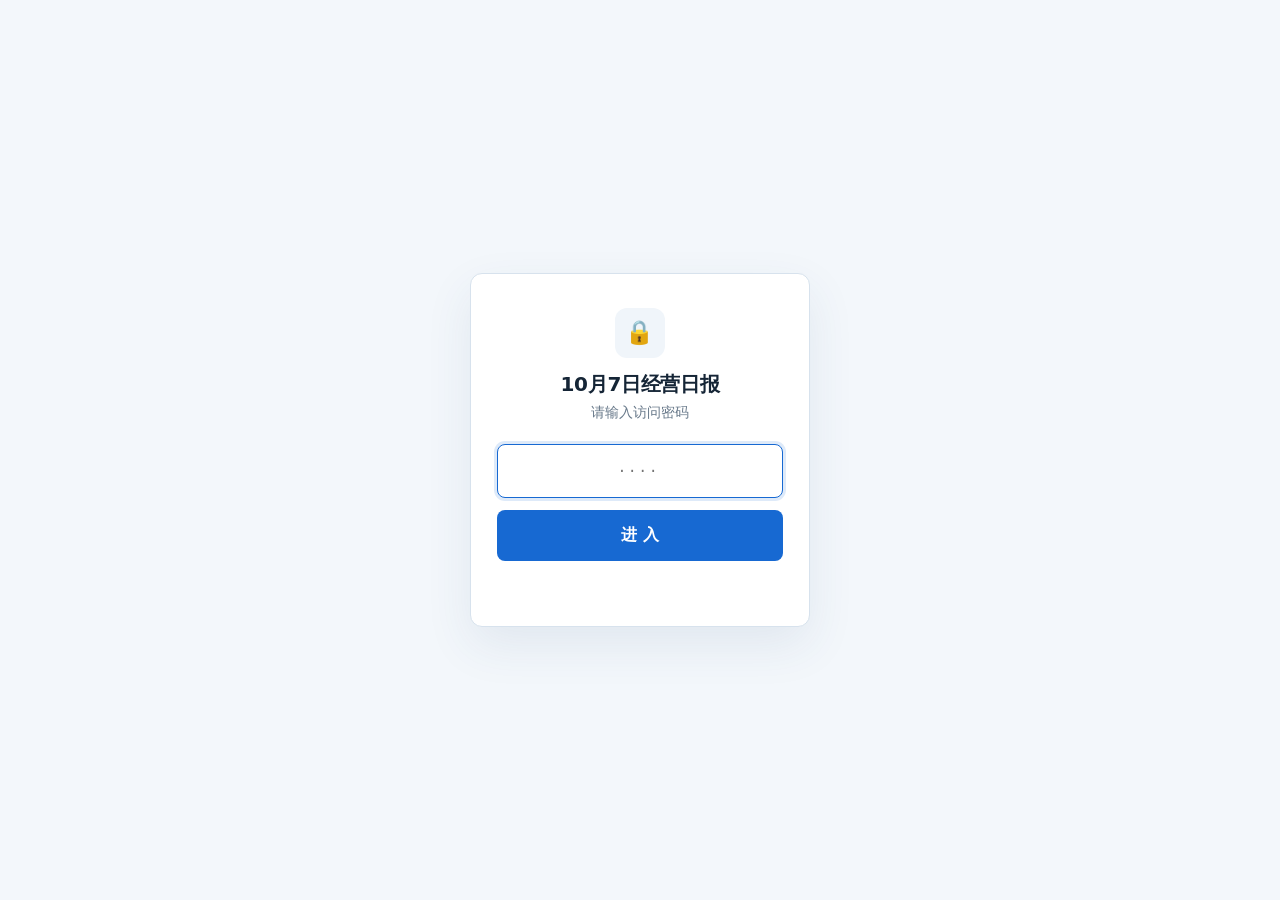
==== commit f4f094c0: "日报时段按钮：改为 6 列一行不换行；顺序调整为 当日/近3天/近7天/近15天/近30天/当月" ====
--- a/daily/index.html
+++ b/daily/index.html
@@ -29,8 +29,8 @@
     .range{margin:10px 0 0;color:var(--muted);font-size:15px}
     .stamp{text-align:right;color:var(--muted);font-size:13px}.stamp strong{display:block;color:var(--ink);font-size:16px}
     .tabs-wrap{position:sticky;top:0;z-index:10;padding:10px 0;background:color-mix(in srgb,var(--bg) 91%,transparent)}
-    .tabs{display:grid;grid-template-columns:repeat(5,1fr);gap:5px;padding:5px;background:var(--surface-2);border:1px solid var(--line);border-radius:14px}
-    .tab{border:0;background:transparent;border-radius:9px;padding:10px 14px;font-weight:700;cursor:pointer;color:var(--muted)}
+    .tabs{display:grid;grid-template-columns:repeat(6,1fr);gap:5px;padding:5px;background:var(--surface-2);border:1px solid var(--line);border-radius:14px}
+    .tab{border:0;background:transparent;border-radius:9px;padding:10px 8px;font-weight:700;cursor:pointer;color:var(--muted);white-space:nowrap}
     .tab[aria-selected="true"]{background:var(--surface);color:var(--ink);box-shadow:0 2px 10px rgba(25,48,34,.08)}
     .kpis{display:grid;grid-template-columns:repeat(12,1fr);gap:12px;margin:12px 0 18px}
     .kpi{grid-column:span 2;background:var(--surface);border:1px solid var(--line);padding:18px;border-radius:var(--radius-sm);min-width:0;position:relative;overflow:hidden}
@@ -53,10 +53,27 @@
     .summary{padding:22px;display:grid;grid-template-columns:repeat(4,1fr);gap:18px}.summary-block strong{display:block;font-size:14px;color:var(--green);margin-bottom:7px}.summary-block p{margin:0;color:var(--muted);font-size:14px}.actions{grid-column:span 2;background:var(--ink);color:var(--surface);border-radius:13px;padding:18px}.actions strong{color:inherit}.actions ol{margin:8px 0 0;padding-left:20px}.actions li+li{margin-top:6px}
     .monthly{padding:14px 22px 22px}.monthly-row{display:grid;grid-template-columns:minmax(210px,1.4fr) minmax(180px,2fr) 82px 78px;gap:14px;align-items:center;padding:11px 0;border-top:1px solid var(--line)}.monthly-row:first-child{border-top:0}.compare-bar{display:flex;height:9px;background:var(--surface-2);border-radius:9px;overflow:hidden}.compare-bar i{display:block;background:var(--green);width:var(--current)}.current{font-weight:850;text-align:right}
     .hidden{display:none!important}
+    /* 顶部呼吸灯（2026-10-09） */
+    .lampline{display:flex;align-items:center;gap:10px;padding:11px 16px;border-radius:12px;margin:0 0 14px;
+      font-size:14px;font-weight:700;border:1px solid transparent}
+    .lampline .lampnote{font-weight:500;opacity:.86;font-size:13px}
+    .lampdot{width:12px;height:12px;border-radius:50%;flex:0 0 12px;position:relative}
+    .lampdot:after{content:"";position:absolute;inset:-6px;border-radius:50%;opacity:.5}
+    .lampline.red{background:#fef2f2;border-color:#fecaca;color:#b91c1c}
+    .lampline.red .lampdot{background:#dc2626;box-shadow:0 0 0 0 rgba(220,38,38,.7);animation:lampBreath 1.8s ease-in-out infinite}
+    .lampline.green{background:#f0fdf4;border-color:#bbf7d0;color:#15803d}
+    .lampline.green .lampdot{background:#16a34a;box-shadow:0 0 0 0 rgba(22,163,74,.7);animation:lampBreath 2.6s ease-in-out infinite}
+    .lampline.yellow{background:#fffbeb;border-color:#fde68a;color:#b45309}
+    .lampline.yellow .lampdot{background:#f59e0b;box-shadow:0 0 0 0 rgba(245,158,11,.7);animation:lampBreath 2.6s ease-in-out infinite}
+    @keyframes lampBreath{
+      0%,100%{box-shadow:0 0 0 0 currentColor;opacity:1;transform:scale(1)}
+      50%{box-shadow:0 0 0 9px transparent;opacity:.55;transform:scale(.88)}
+    }
+    @media(prefers-reduced-motion:reduce){.lampdot{animation:none!important}}
     footer{padding:26px 4px 0;color:var(--muted);font-size:12px;display:flex;justify-content:space-between;gap:12px;flex-wrap:wrap}footer a{color:var(--green)}
     @media(max-width:1050px){.kpi{grid-column:span 4}.core{grid-template-columns:1fr}.core>div+div{border-left:0;border-top:1px solid var(--line)}.summary{grid-template-columns:1fr 1fr}.rank-row{grid-template-columns:28px minmax(150px,1.2fr) minmax(100px,2fr) 72px 60px}}
     @media(max-width:720px){
-      body{font-size:15px}.page{padding:16px 12px 48px}.mast{grid-template-columns:1fr;gap:10px}.stamp{text-align:left;display:flex;gap:8px;align-items:center}.stamp strong{font-size:14px}.range{font-size:13px}.tabs-wrap{margin:0 -4px}.tabs{gap:2px}.tab{padding:10px 3px;font-size:13px}.kpis{gap:8px}.kpi{grid-column:span 6;padding:14px}.kpi-value{font-size:24px}.section-head{padding:16px}.section-meta{display:none}.core>div{padding:18px}.gauge-row{gap:16px}.gauge{width:130px}.gauge:before{width:96px}.gauge strong{font-size:26px}.composition{grid-template-columns:120px 1fr;gap:16px}.donut{width:120px}.donut:after{inset:25px;font-size:13px}.legend{grid-template-columns:1fr;gap:7px}.trend{padding:14px 12px 22px}.trend-bars{gap:4px;height:190px}.day .val{font-size:10px}.day small{font-size:11px}.ranking{padding:10px 14px 16px}.rank-row{grid-template-columns:24px minmax(0,1fr) 68px 55px;gap:7px}.rank-row .track{display:none}.shop{font-size:13px}.money,.score{font-size:12px}.toolbar{padding:12px}.table thead{display:none}.table,.table tbody,.table tr,.table td{display:block;width:100%}.table tr{padding:14px;border-top:1px solid var(--line);display:grid;grid-template-columns:1fr 1fr;gap:9px 14px}.table tr:first-child{border-top:0}.table td{border:0;padding:0;text-align:right}.table td:before{content:attr(data-label);display:block;font-size:11px;color:var(--muted);font-weight:500}.table td:first-child{grid-column:1/-1;text-align:left;font-size:15px}.table td:first-child:before{display:none}.alerts{grid-template-columns:1fr;padding:12px}.summary{grid-template-columns:1fr;padding:18px}.actions{grid-column:auto}.monthly{padding:8px 14px 18px}.monthly-row{grid-template-columns:minmax(0,1fr) 72px 64px}.monthly-row .compare-bar{display:none}.monthly-row .shop{white-space:normal}.section{border-radius:14px}}
+      body{font-size:15px}.page{padding:16px 12px 48px}.mast{grid-template-columns:1fr;gap:10px}.stamp{text-align:left;display:flex;gap:8px;align-items:center}.stamp strong{font-size:14px}.range{font-size:13px}.tabs-wrap{margin:0 -4px}.tabs{gap:2px;padding:4px}.tab{padding:9px 2px;font-size:11.5px}.kpis{gap:8px}.kpi{grid-column:span 6;padding:14px}.kpi-value{font-size:24px}.section-head{padding:16px}.section-meta{display:none}.core>div{padding:18px}.gauge-row{gap:16px}.gauge{width:130px}.gauge:before{width:96px}.gauge strong{font-size:26px}.composition{grid-template-columns:120px 1fr;gap:16px}.donut{width:120px}.donut:after{inset:25px;font-size:13px}.legend{grid-template-columns:1fr;gap:7px}.trend{padding:14px 12px 22px}.trend-bars{gap:4px;height:190px}.day .val{font-size:10px}.day small{font-size:11px}.ranking{padding:10px 14px 16px}.rank-row{grid-template-columns:24px minmax(0,1fr) 68px 55px;gap:7px}.rank-row .track{display:none}.shop{font-size:13px}.money,.score{font-size:12px}.toolbar{padding:12px}.table thead{display:none}.table,.table tbody,.table tr,.table td{display:block;width:100%}.table tr{padding:14px;border-top:1px solid var(--line);display:grid;grid-template-columns:1fr 1fr;gap:9px 14px}.table tr:first-child{border-top:0}.table td{border:0;padding:0;text-align:right}.table td:before{content:attr(data-label);display:block;font-size:11px;color:var(--muted);font-weight:500}.table td:first-child{grid-column:1/-1;text-align:left;font-size:15px}.table td:first-child:before{display:none}.alerts{grid-template-columns:1fr;padding:12px}.summary{grid-template-columns:1fr;padding:18px}.actions{grid-column:auto}.monthly{padding:8px 14px 18px}.monthly-row{grid-template-columns:minmax(0,1fr) 72px 64px}.monthly-row .compare-bar{display:none}.monthly-row .shop{white-space:normal}.section{border-radius:14px}}
     @media(prefers-reduced-motion:reduce){html{scroll-behavior:auto}}
 
     /* 2026-10-06：更专业的经营看板视觉体系 */
@@ -339,6 +356,7 @@
   </div>
 </div>
 <main class="page" id="app" style="display:none">
+    <div class="lampline yellow" id="lampLine"><span class="lampdot" aria-hidden="true"></span><b>一切正常</b><span class="lampnote">当日整体数值 48.74% ｜ 高于 46% 标准线</span></div>
   <header class="mast">
     <div>
       <p class="eyebrow">经营快照 · 23 家店</p>
@@ -352,8 +370,9 @@
     <button class="tab" data-period="day" aria-selected="false">当日</button>
     <button class="tab" data-period="d3" aria-selected="false">近3天</button>
     <button class="tab" data-period="d7" aria-selected="true">近7天</button>
+    <button class="tab" data-period="d15" aria-selected="false">近15天</button>
+    <button class="tab" data-period="d30" aria-selected="false">近30天</button>
     <button class="tab" data-period="month" aria-selected="false">当月</button>
-    <button class="tab" data-period="d30" aria-selected="false">近30天</button>
   </div></nav>
 
   <section class="kpis" id="kpis" aria-label="核心指标"></section>
@@ -402,10 +421,10 @@
       <div class="section-head"><div><h2>异常预警</h2><div class="sub">基准日 2026-10-07 · 只列需要动作的重点项</div></div><div class="section-meta"><span class="danger">5 家下滑</span> · 5 项异常</div></div>
       <div class="alerts">
         <article class="alert"><h3>当日业绩下滑最重</h3><ul class="alert-list">
-          <li><span>美发旗舰店（炜）</span><b class="danger">-45.4%</b></li><li><span>洗护官方旗舰店</span><b class="danger">-19.7%</b></li><li><span>染发官方旗舰店（珍）</span><b class="danger">-12.0%</b></li><li><span>植萃草本染发坊</span><b class="danger">-7.9%</b></li><li><span>美发护发官方旗舰店（盼）</span><b class="danger">-3.0%</b></li>
+          <li><span>蒙倩美发旗舰店（炜）</span><b class="danger">-45.4%</b></li><li><span>蒙倩洗护官方旗舰店</span><b class="danger">-19.7%</b></li><li><span>蒙倩染发官方旗舰店（珍）</span><b class="danger">-12.0%</b></li><li><span>植萃草本染发坊</span><b class="danger">-7.9%</b></li><li><span>蒙倩美发护发官方旗舰店（盼）</span><b class="danger">-3.0%</b></li>
         </ul><span class="scope-note">指标：10/07 当日业绩；对比：10/04—10/06 各店日均业绩</span></article>
         <article class="alert"><h3>业绩与数值异常波动</h3><ul class="alert-list">
-          <li><span>个护官方旗舰店（熙） · 业绩</span><b class="danger">34.8%</b></li><li><span>美容护肤官方旗舰店 · 业绩</span><b class="danger">20.9%</b></li><li><span>美发旗舰店（炜） · 数值</span><b class="danger">49.91% → 91.05%</b></li><li><span>旗舰店 · 业绩</span><b class="danger">24.7%</b></li><li><span>护发旗舰店（涛） · 业绩</span><b class="danger">37.9%</b></li>
+          <li><span>蒙倩个护官方旗舰店（熙） · 业绩</span><b class="danger">34.8%</b></li><li><span>蒙倩美容护肤官方旗舰店 · 业绩</span><b class="danger">20.9%</b></li><li><span>蒙倩美发旗舰店（炜） · 数值</span><b class="danger">49.91% → 91.05%</b></li><li><span>蒙倩旗舰店 · 业绩</span><b class="danger">24.7%</b></li><li><span>蒙倩护发旗舰店（涛） · 业绩</span><b class="danger">37.9%</b></li>
         </ul><span class="scope-note">每条已标明异常指标；本组统一为 10/07 对比 10/06</span></article>
         <article class="alert"><h3>登记完整性</h3><ul class="alert-list"><li><span>基准日登记</span><b class="ok">23/23 家</b></li><li><span>近30天漏登</span><b class="ok">无</b></li><li><span>近30天重复登记</span><b class="ok">无</b></li></ul></article>
         <article class="alert"><h3>数值离谱（疑似登记或口径异常）</h3><ul class="alert-list"><li><span>当日无</span><b class="ok">正常</b></li></ul><span class="scope-note">判定：当日数值 ≥100% 或 退款占业绩 ≥100%；出现这种值多半是当日业绩极小、或退款/推广填错，需人工核一遍</span></article>
@@ -421,7 +440,7 @@
       <div class="strk" id="scoreTrend30" aria-label="近30天每日数值走势"></div>
     </section>
     <section class="section">
-      <div class="section-head"><div><h2>30天店铺趋势</h2><div class="sub">近30天 · 对比上一个30天</div></div><div class="section-meta" id="monthlyMeta"></div></div>
+      <div class="section-head"><div><h2>30天店铺趋势</h2><div class="sub">2026-09-08 至 2026-10-07 · 对比上一个30天</div></div><div class="section-meta" id="monthlyMeta">上升 11 家 · 下滑 11 家</div></div>
       <div class="monthly" id="monthlyRows"></div>
     </section>
     <section class="section">
@@ -430,11 +449,11 @@
     </section>
   </div>
 
-  <footer><span>数据源：飞书「运营数据登记」 · 数据生成于 2026-10-09 13:16</span></footer>
+  <footer><span>数据源：飞书「运营数据登记」 · 数据生成于 2026-10-09 19:28</span></footer>
 </main>
 <script>
 (function(){
-  const meta={"gen":"2026-10-09 13:16","base_day":"2026-10-07","v":2};
+  const meta={"gen":"2026-10-09 19:28","base_day":"2026-10-07","v":2};
   const names=["蒙倩官方旗舰店", "蒙倩美发官方旗舰店（丽）", "蒙倩旗舰店", "蒙倩化妆品官方旗舰店", "蒙倩美发护发官方旗舰店（盼）", "蒙倩美妆旗舰店", "蒙倩美容美发官方旗舰店（博）", "蒙倩个护官方旗舰店（熙）", "蒙倩美容护肤官方旗舰店", "蒙倩护发旗舰店（涛）", "蒙倩美妆洗护官方旗舰店", "蒙倩彩妆官方旗舰店", "蒙倩个人护理官方旗舰店", "蒙倩染发旗舰店（涛）", "蒙倩精油官方旗舰店", "蒙倩洗护官方旗舰店", "蒙倩造型官方旗舰店", "蒙倩药妆官方旗舰店", "蒙倩美发护发旗舰店（盼）", "蒙倩护发官方旗舰店（涛）", "蒙倩美发旗舰店（炜）", "植萃草本染发坊", "蒙倩染发官方旗舰店（珍）"];
   function rows(raw){return raw.split("|").map((s,i)=>{const a=s.split(",");return {name:names[i],money:+a[0],moneyRaw:a[0],delta:+a[1],deltaRaw:a[1],score:+a[2],scoreRaw:a[2],ad:+a[3],adRaw:a[3],refund:+a[4],refundRaw:a[4],aov:+a[5],aovRaw:a[5]}})}
   function sourceNumber(v){return String(v)}
@@ -444,6 +463,7 @@
     day:{range:"统计 2026-10-07 · 对比 2026-10-06",kpis:[["业绩", "26.88万", 14.3], ["退款金额", "4.92万", 12.0], ["推广花费", "8.18万", 14.7], ["数值", "48.74%", -0.3, "pt", true], ["成团单量", "9584单", 13.8], ["退款单量", "2216单", 9.2]],score:48.74,total:"26.88万",totals:[30.43, 18.31, 28.05],compare:"较前一日",trend:null,summary:["当日业绩 26.88万，较前一日增长 14.3%。", "退款金额 4.92万、推广花费 8.18万，数值 48.74%，高于标准线 2.74pt。", "成团 9584 单，退款 2216 单；18 家店数值高于 46% 标准线。"],actions:["优先复盘蒙倩美发旗舰店（炜）、蒙倩染发官方旗舰店（珍）、蒙倩洗护官方旗舰店的当日业绩下滑，定位是流量、转化率还是客单价造成的落差。", "拆解蒙倩护发旗舰店（涛）、蒙倩个护官方旗舰店（熙）、蒙倩个人护理官方旗舰店的增长来源，区分自然流量与推广带来的增量，提炼可复制动作。", "逐店拆开退款占比与推广占比，优先处理数值高于 46% 的 18 家店铺。", "核对退款金额 4.92万与推广花费 8.18万的环比变化，确认是集中退款还是预算调整。", "把当日口径与相邻时段并列对照，避免把单期波动当成趋势。", "下个周期继续用相同口径复核业绩 26.88万、数值 48.74% 是否改善。"],rows:rows("4.04,8.3,47.60,28.53,19.08,29.91|3.27,6.6,48.83,28.37,20.46,28.61|2.73,24.7,46.34,28.85,17.49,27.64|2.52,18.8,46.51,28.31,18.19,25.70|1.61,10.2,49.05,26.19,22.86,27.92|1.21,17.7,49.69,29.84,19.85,27.31|1.57,16.5,47.16,28.62,18.54,29.10|2.24,34.8,50.38,33.77,16.62,27.57|1.01,20.9,43.64,27.70,15.94,26.28|0.93,37.9,45.63,28.63,16.99,30.13|1.81,3.2,61.69,48.16,13.54,28.53|0.77,20.5,46.03,28.91,17.12,26.23|0.38,31.2,55.65,37.27,18.38,25.90|0.85,1.9,40.93,26.23,14.70,31.24|0.38,30.4,52.56,29.26,23.30,26.53|0.46,-19.4,45.49,24.62,20.87,29.52|0.27,13.6,47.34,30.46,16.89,26.98|0.29,10.6,44.51,25.16,19.35,29.85|0.21,19.9,60.03,43.17,16.85,32.24|0.10,28.4,60.75,46.48,14.27,29.65|0.02,-46.7,91.05,37.53,53.52,6.33|0.11,2.2,55.29,43.50,11.78,25.50|0.08,-24.9,57.13,30.71,26.42,27.40"),scoreTrend:{"labels": ["10/07"], "values": [48.74], "std": 46, "unit": "%"}},
     d3:{range:"统计 2026-10-05 至 2026-10-07 · 对比前3天",kpis:[["业绩", "73.68万", -8.8], ["退款金额", "14.31万", -9.3], ["推广花费", "22.33万", -8.4], ["数值", "49.72%", -0.0, "pt", true], ["成团单量", "26382单", -9.2], ["退款单量", "6515单", -9.1]],score:49.72,total:"73.68万",totals:[30.3, 19.41, 27.93],compare:"较前3天",trend:null,summary:["近3天业绩 73.68万，较前3天下降 8.8%。", "退款金额 14.31万、推广花费 22.33万，数值 49.72%，高于标准线 3.72pt。", "成团 26382 单，退款 6515 单；21 家店数值高于 46% 标准线。"],actions:["优先复盘蒙倩美发旗舰店（炜）、蒙倩护发官方旗舰店（涛）、蒙倩美发护发官方旗舰店（盼）的近3天业绩下滑，定位是流量、转化率还是客单价造成的落差。", "拆解蒙倩染发旗舰店（涛）、蒙倩洗护官方旗舰店、蒙倩美妆洗护官方旗舰店的增长来源，区分自然流量与推广带来的增量，提炼可复制动作。", "逐店拆开退款占比与推广占比，优先处理数值高于 46% 的 21 家店铺。", "核对退款金额 14.31万与推广花费 22.33万的环比变化，确认是集中退款还是预算调整。", "把近3天口径与相邻时段并列对照，避免把单期波动当成趋势。", "下个周期继续用相同口径复核业绩 73.68万、数值 49.72% 是否改善。"],rows:rows("11.84,-14.5,48.13,28.49,19.65,30.16|8.96,2.0,50.41,28.48,21.93,27.91|7.10,-9.8,46.90,28.85,18.05,27.67|6.63,-13.1,47.81,28.20,19.62,25.86|4.53,-29.5,49.56,26.41,23.15,27.90|3.22,-15.0,52.03,28.44,23.59,27.10|4.17,-17.4,48.02,28.69,19.33,28.23|5.53,2.6,49.86,32.28,17.58,27.85|2.72,-5.3,47.71,26.83,20.89,26.92|2.32,-7.5,48.48,29.52,18.97,30.08|5.23,8.0,62.43,48.06,14.37,28.32|1.98,-9.0,47.67,28.10,19.56,26.70|0.97,-13.5,55.78,36.93,18.85,25.33|2.59,29.4,39.89,25.30,14.59,30.65|1.06,-19.0,53.44,28.97,24.47,26.81|1.78,25.3,48.68,28.38,20.30,25.52|0.77,-17.8,46.73,31.11,15.63,27.56|0.78,-11.4,44.69,26.83,17.86,29.91|0.54,-1.5,61.74,43.92,17.82,31.10|0.25,-32.4,64.25,50.11,14.15,29.60|0.10,-68.9,67.45,31.39,36.06,8.20|0.35,-7.9,55.55,43.48,12.08,26.07|0.27,-7.5,51.49,33.73,17.76,27.68"),scoreTrend:{"labels": ["10/05", "10/06", "10/07"], "values": [51.55, 49.02, 48.74], "std": 46, "unit": "%"}},
     d7:{range:"统计 2026-10-01 至 2026-10-07 · 对比前7天",kpis:[["业绩", "184.63万", -16.6], ["退款金额", "35.89万", -14.7], ["推广花费", "55.53万", -14.6], ["数值", "49.51%", 1.2, "pt", true], ["成团单量", "66349单", -17.2], ["退款单量", "16315单", -12.4]],score:49.51,total:"184.63万",totals:[30.08, 19.44, 27.83],compare:"较前7天",trend:{"labels": ["10/01", "10/02", "10/03", "10/04", "10/05", "10/06", "10/07"], "values": [30.18, 29.02, 26.79, 24.96, 23.28, 23.52, 26.88], "valueLabels": ["30.18", "29.02", "26.79", "24.96", "23.28", "23.52", "26.88"], "avg": 26.38, "high": "30.18万 · 10/01", "low": "23.28万 · 10/05", "note": "按日数据均来自飞书登记表"},summary:["近7天业绩 184.63万，日均 26.38万，较前7天下降 16.6%。", "退款金额 35.89万、推广花费 55.53万，数值 49.51%，高于标准线 3.51pt。", "成团 66349 单，退款 16315 单；22 家店数值高于 46% 标准线。"],actions:["优先复盘蒙倩美发旗舰店（炜）、蒙倩个人护理官方旗舰店、蒙倩染发官方旗舰店（珍）的近7天业绩下滑，定位是流量、转化率还是客单价造成的落差。", "拆解蒙倩美妆洗护官方旗舰店、蒙倩个护官方旗舰店（熙）、蒙倩染发旗舰店（涛）的增长来源，区分自然流量与推广带来的增量，提炼可复制动作。", "逐店拆开退款占比与推广占比，优先处理数值高于 46% 的 22 家店铺。", "核对退款金额 35.89万与推广花费 55.53万的环比变化，确认是集中退款还是预算调整。", "把近7天口径与相邻时段并列对照，避免把单期波动当成趋势。", "下个周期继续用相同口径复核业绩 184.63万、数值 49.51% 是否改善。"],rows:rows("30.82,-18.1,48.11,28.47,19.63,30.10|20.76,-22.4,50.18,28.82,21.37,27.62|18.32,-26.9,47.12,28.74,18.38,27.73|17.19,-16.5,47.86,27.90,19.97,25.86|13.46,-8.9,47.76,27.05,20.71,27.73|8.69,-37.0,50.67,27.96,22.71,26.84|10.94,-13.7,47.73,28.11,19.62,28.01|12.80,22.1,49.59,31.76,17.82,27.83|6.79,-23.2,49.05,26.49,22.55,27.95|5.73,-27.8,48.57,29.27,19.29,29.76|11.48,38.6,62.21,48.38,13.84,28.36|4.89,-12.4,46.70,27.76,18.94,27.41|2.55,-48.5,58.58,37.51,21.07,25.42|5.54,14.2,40.10,24.97,15.13,31.11|2.91,-28.6,51.58,29.26,22.32,26.36|3.70,-10.9,50.52,29.56,20.96,27.25|2.15,-31.4,48.60,30.36,18.24,27.58|1.87,-6.3,48.07,26.98,21.09,28.12|1.29,-23.1,59.85,46.01,13.84,30.44|0.70,-32.7,63.76,45.80,17.96,30.28|0.56,-54.7,54.82,30.64,24.18,8.48|0.84,-4.8,55.71,41.81,13.89,26.57|0.65,-39.1,53.95,35.64,18.31,27.66"),scoreTrend:{"labels": ["10/01", "10/02", "10/03", "10/04", "10/05", "10/06", "10/07"], "values": [48.44, 48.85, 49.57, 50.93, 51.55, 49.02, 48.74], "std": 46, "unit": "%"}},
+    d15:{range:"统计 2026-09-23 至 2026-10-07 · 对比前15天",kpis:[["业绩", "438.15万", -5.1], ["退款金额", "83.78万", 1.9], ["推广花费", "129.85万", -2.0], ["数值", "48.76%", 2.3, "pt", true], ["成团单量", "158004单", -4.8], ["退款单量", "37491单", 3.0]],score:48.76,total:"438.15万",totals:[29.64, 19.12, 27.73],compare:"较前15天",trend:{"labels": ["09/23", "09/24", "09/25", "09/26", "09/27", "09/28", "09/29", "09/30", "10/01", "10/02", "10/03", "10/04", "10/05", "10/06", "10/07"], "values": [32.05, 30.02, 31.31, 32.86, 34.8, 32.5, 30.41, 29.57, 30.18, 29.02, 26.79, 24.96, 23.28, 23.52, 26.88], "valueLabels": ["32.05", "30.02", "31.31", "32.86", "34.80", "32.50", "30.41", "29.57", "30.18", "29.02", "26.79", "24.96", "23.28", "23.52", "26.88"], "avg": 29.21, "high": "34.80万 · 09/27", "low": "23.28万 · 10/05", "note": "按日数据均来自飞书登记表"},summary:["近15天业绩 438.15万，日均 29.21万，较前15天下降 5.1%。", "退款金额 83.78万、推广花费 129.85万，数值 48.76%，高于标准线 2.76pt。", "成团 158004 单，退款 37491 单；22 家店数值高于 46% 标准线。"],actions:["优先复盘蒙倩护发官方旗舰店（涛）、蒙倩个人护理官方旗舰店、蒙倩美发旗舰店（炜）的近15天业绩下滑，定位是流量、转化率还是客单价造成的落差。", "拆解蒙倩美妆洗护官方旗舰店、蒙倩个护官方旗舰店（熙）、蒙倩染发官方旗舰店（珍）的增长来源，区分自然流量与推广带来的增量，提炼可复制动作。", "逐店拆开退款占比与推广占比，优先处理数值高于 46% 的 22 家店铺。", "核对退款金额 83.78万与推广花费 129.85万的环比变化，确认是集中退款还是预算调整。", "把近15天口径与相邻时段并列对照，避免把单期波动当成趋势。", "下个周期继续用相同口径复核业绩 438.15万、数值 48.76% 是否改善。"],rows:rows("73.87,4.0,47.40,28.66,18.74,30.12|51.48,-23.8,49.24,28.26,20.98,26.53|46.92,-2.1,48.18,29.85,18.32,27.28|40.94,-13.6,46.58,27.40,19.17,26.36|30.10,0.8,47.19,26.90,20.29,28.09|24.52,-27.5,48.55,27.70,20.85,27.12|25.04,25.1,47.43,28.11,19.32,27.92|24.53,77.6,48.51,30.18,18.33,28.11|16.84,-7.2,48.15,26.76,21.40,28.61|14.93,-23.8,47.99,29.29,18.70,29.74|20.35,154.5,60.98,47.62,13.36,28.42|11.50,-12.1,46.32,27.85,18.46,27.49|8.63,-43.1,56.15,36.93,19.22,26.25|11.47,1.0,41.27,24.64,16.63,31.34|7.62,-30.3,50.88,28.10,22.78,26.19|8.37,10.8,49.27,28.84,20.43,28.53|5.77,-29.4,49.12,29.58,19.54,28.03|4.19,-0.6,47.10,26.92,20.18,26.56|3.46,-23.4,59.62,44.70,14.92,30.88|1.98,-46.9,61.07,40.96,20.11,30.06|1.98,-42.8,51.20,30.95,20.25,9.43|1.82,33.6,56.41,41.14,15.27,27.18|1.85,58.2,54.27,36.56,17.71,27.56"),scoreTrend:{"labels": ["09/23", "09/24", "09/25", "09/26", "09/27", "09/28", "09/29", "09/30", "10/01", "10/02", "10/03", "10/04", "10/05", "10/06", "10/07"], "values": [47.15, 47.86, 48.06, 48.22, 47.83, 48.66, 49.76, 48.19, 48.44, 48.85, 49.57, 50.93, 51.55, 49.02, 48.74], "std": 46, "unit": "%"}},
     month:{range:"统计 2026-10-01 至 2026-10-07 · 对比上月同期",kpis:[["业绩", "184.63万", -8.3], ["退款金额", "35.89万", -6.9], ["推广花费", "55.53万", -3.7], ["数值", "49.51%", 1.7, "pt", true], ["成团单量", "66349单", -8.2], ["退款单量", "16315单", -14.9]],score:49.51,total:"184.63万",totals:[30.08, 19.44, 27.83],compare:"较上月同期",trend:{"labels": ["10/01", "10/02", "10/03", "10/04", "10/05", "10/06", "10/07"], "values": [30.18, 29.02, 26.79, 24.96, 23.28, 23.52, 26.88], "valueLabels": ["30.18", "29.02", "26.79", "24.96", "23.28", "23.52", "26.88"], "avg": 26.38, "high": "30.18万 · 10/01", "low": "23.28万 · 10/05", "note": "按日数据均来自飞书登记表"},summary:["本月业绩 184.63万，日均 26.38万，较上月同期下降 8.3%。", "退款金额 35.89万、推广花费 55.53万，数值 49.51%，高于标准线 3.51pt。", "成团 66349 单，退款 16315 单；22 家店数值高于 46% 标准线。"],actions:["优先复盘蒙倩美妆旗舰店、蒙倩护发官方旗舰店（涛）、蒙倩美发旗舰店（炜）的本月业绩下滑，定位是流量、转化率还是客单价造成的落差。", "拆解蒙倩美妆洗护官方旗舰店、蒙倩个护官方旗舰店（熙）、蒙倩洗护官方旗舰店的增长来源，区分自然流量与推广带来的增量，提炼可复制动作。", "逐店拆开退款占比与推广占比，优先处理数值高于 46% 的 22 家店铺。", "核对退款金额 35.89万与推广花费 55.53万的环比变化，确认是集中退款还是预算调整。", "把本月口径与相邻时段并列对照，避免把单期波动当成趋势。", "下个周期继续用相同口径复核业绩 184.63万、数值 49.51% 是否改善。"],rows:rows("30.82,18.4,48.11,28.47,19.63,30.10|20.76,-29.6,50.18,28.82,21.37,27.62|18.32,-29.3,47.12,28.74,18.38,27.73|17.19,-25.6,47.86,27.90,19.97,25.86|13.46,17.7,47.76,27.05,20.71,27.73|8.69,-56.9,50.67,27.96,22.71,26.84|10.94,40.2,47.73,28.11,19.62,28.01|12.80,109.4,49.59,31.76,17.82,27.83|6.79,-5.1,49.05,26.49,22.55,27.95|5.73,-18.9,48.57,29.27,19.29,29.76|11.48,309.4,62.21,48.38,13.84,28.36|4.89,-23.2,46.70,27.76,18.94,27.41|2.55,-19.5,58.58,37.51,21.07,25.42|5.54,-27.0,40.10,24.97,15.13,31.11|2.91,-35.8,51.58,29.26,22.32,26.36|3.70,54.2,50.52,29.56,20.96,27.25|2.15,-33.1,48.60,30.36,18.24,27.58|1.87,15.3,48.07,26.98,21.09,28.12|1.29,-22.7,59.85,46.01,13.84,30.44|0.70,-52.8,63.76,45.80,17.96,30.28|0.56,-52.3,54.82,30.64,24.18,8.48|0.84,27.7,55.71,41.81,13.89,26.57|0.65,45.5,53.95,35.64,18.31,27.66"),scoreTrend:{"labels": ["10/01", "10/02", "10/03", "10/04", "10/05", "10/06", "10/07"], "values": [48.44, 48.85, 49.57, 50.93, 51.55, 49.02, 48.74], "std": 46, "unit": "%"}},
     d30:{range:"统计 2026-09-08 至 2026-10-07 · 对比上一个30天",kpis:[["业绩", "899.95万", -3.9], ["退款金额", "166.03万", -2.5], ["推广花费", "262.35万", -3.8], ["数值", "47.60%", 0.3, "pt", true], ["成团单量", "324028单", -2.3], ["退款单量", "73890单", -5.3]],score:47.6,total:"899.95万",totals:[29.15, 18.45, 27.77],scoreTrend:{"labels": ["09/08", "09/09", "09/10", "09/11", "09/12", "09/13", "09/14", "09/15", "09/16", "09/17", "09/18", "09/19", "09/20", "09/21", "09/22", "09/23", "09/24", "09/25", "09/26", "09/27", "09/28", "09/29", "09/30", "10/01", "10/02", "10/03", "10/04", "10/05", "10/06", "10/07"], "values": [47.19, 47.28, 46.62, 47.51, 47.34, 47.11, 46.2, 45.25, 45.78, 46.41, 46.9, 45.55, 45.88, 46.42, 46.74, 47.15, 47.86, 48.06, 48.22, 47.83, 48.66, 49.76, 48.19, 48.44, 48.85, 49.57, 50.93, 51.55, 49.02, 48.74], "std": 46, "unit": "%"}}
   };
@@ -559,7 +579,7 @@
     }).join('');
   }
   function renderTable(d){let list=sortedRows(d).filter(r=>r.name.includes(query));if(abnormal)list=list.filter(r=>r.score>46);$("#tableBody").innerHTML=list.map(r=>`<tr><td data-v="${r.name}">${r.name}</td><td data-v="${r.money}" data-label="业绩">${r.moneyRaw}万</td><td data-v="${r.delta}" data-label="环比" class="${r.delta>=0?'delta up':'delta down'}">${r.delta>=0?'▲':'▼'} ${sourceNumber(Math.abs(r.delta))}%</td><td data-v="${r.score}" data-label="数值" class="${r.score>46?'warn-cell':''}">${r.scoreRaw}%</td><td data-v="${r.ad}" data-label="推广占比">${r.adRaw}%</td><td data-v="${r.refund}" data-label="退款占比">${r.refundRaw}%</td><td data-v="${r.aov}" data-label="客单价">${r.aovRaw}</td></tr>`).join('')+(!query&&!abnormal?`<tr class="total"><td>合计</td><td data-label="业绩">${d.total}</td><td data-label="环比">${d.kpis[0][2]>0?'▲':'▼'} ${sourceNumber(Math.abs(d.kpis[0][2]))}%</td><td data-label="数值">${sourceNumber(d.score)}%</td><td data-label="推广占比">${sourceNumber(d.totals[0])}%</td><td data-label="退款占比">${sourceNumber(d.totals[1])}%</td><td data-label="客单价">${sourceNumber(d.totals[2])}</td></tr>`:'')}
-  function renderSummary(d){$("#summarySub").textContent=period==='day'?'当日口径':period==='month'?'本月口径':period==='d3'?'近3天口径':'近7天口径';$("#summary").innerHTML=d.summary.map((x,i)=>`<div class="summary-block"><strong>${['业绩','成本','订单'][i]}</strong><p>${x}</p></div>`).join('')+`<div class="actions"><strong>下一步</strong><ol>${d.actions.map(x=>`<li>${x}</li>`).join('')}</ol></div>`}
+  function renderSummary(d){$("#summarySub").textContent=period==='day'?'当日口径':period==='month'?'本月口径':period==='d3'?'近3天口径':period==='d15'?'近15天口径':period==='d30'?'近30天口径':'近7天口径';$("#summary").innerHTML=d.summary.map((x,i)=>`<div class="summary-block"><strong>${['业绩','成本','订单'][i]}</strong><p>${x}</p></div>`).join('')+`<div class="actions"><strong>下一步</strong><ol>${d.actions.map(x=>`<li>${x}</li>`).join('')}</ol></div>`}
   function renderMonthly(){const max=monthly[0][1];$("#monthlyRows").innerHTML=monthly.map((r,i)=>`<div class="monthly-row"><span class="shop">${String(i+1).padStart(2,'0')}　${r[0]}</span><span class="compare-bar"><i style="--current:${r[1]/max*100}%"></i></span><span class="current">${sourceNumber(r[1])}万</span><span class="delta ${r[2]>=0?'up':'down'}">${r[2]>=0?'▲':'▼'} ${sourceNumber(Math.abs(r[2]))}%</span></div>`).join('');$("#monthlySummary").innerHTML=`<div class="summary-block"><strong>整体</strong><p>23 家店合计 899.95万，较上一个30天下降 3.9%。</p></div><div class="summary-block"><strong>结构</strong><p>前3名合计 358.7万；上升 11 家、下滑 11 家、持平 1 家。</p></div><div class="summary-block"><strong>最大波动</strong><p>增长最快 蒙倩个人护理官方旗舰店（363.5%）；下滑最重 蒙倩染发旗舰店（涛）（-65.9%）。</p></div><div class="actions"><strong>下一步</strong><ol><li>11 家下滑店铺逐店检查活动、推广与转化节奏。</li><li>优先复盘 蒙倩染发旗舰店（涛）（-65.9%）的下滑原因。</li><li>核对 蒙倩个人护理官方旗舰店（363.5%）的增长是否来自低基数或新增链接。</li><li>拆解高增长店铺的商品与投放结构，提炼可复制动作。</li><li>复盘上升的 11 家店铺，把有效动作整理成统一执行清单。</li><li>下个30天继续使用相同区间对比，验证动作是否带来持续改善。</li></ol></div>`}
   function render(){const d=data[period];$("#rangeText").textContent=d.range;renderKpis(d);document.querySelectorAll('.tab').forEach(b=>b.setAttribute('aria-selected',String(b.dataset.period===period)));const is30=period==='d30';$("#standardView").classList.toggle('hidden',is30);$("#monthlyView").classList.toggle('hidden',!is30);if(is30){renderMonthly();renderScoreTrend(d,"#scoreTrend30");
       const st30=d.scoreTrend;
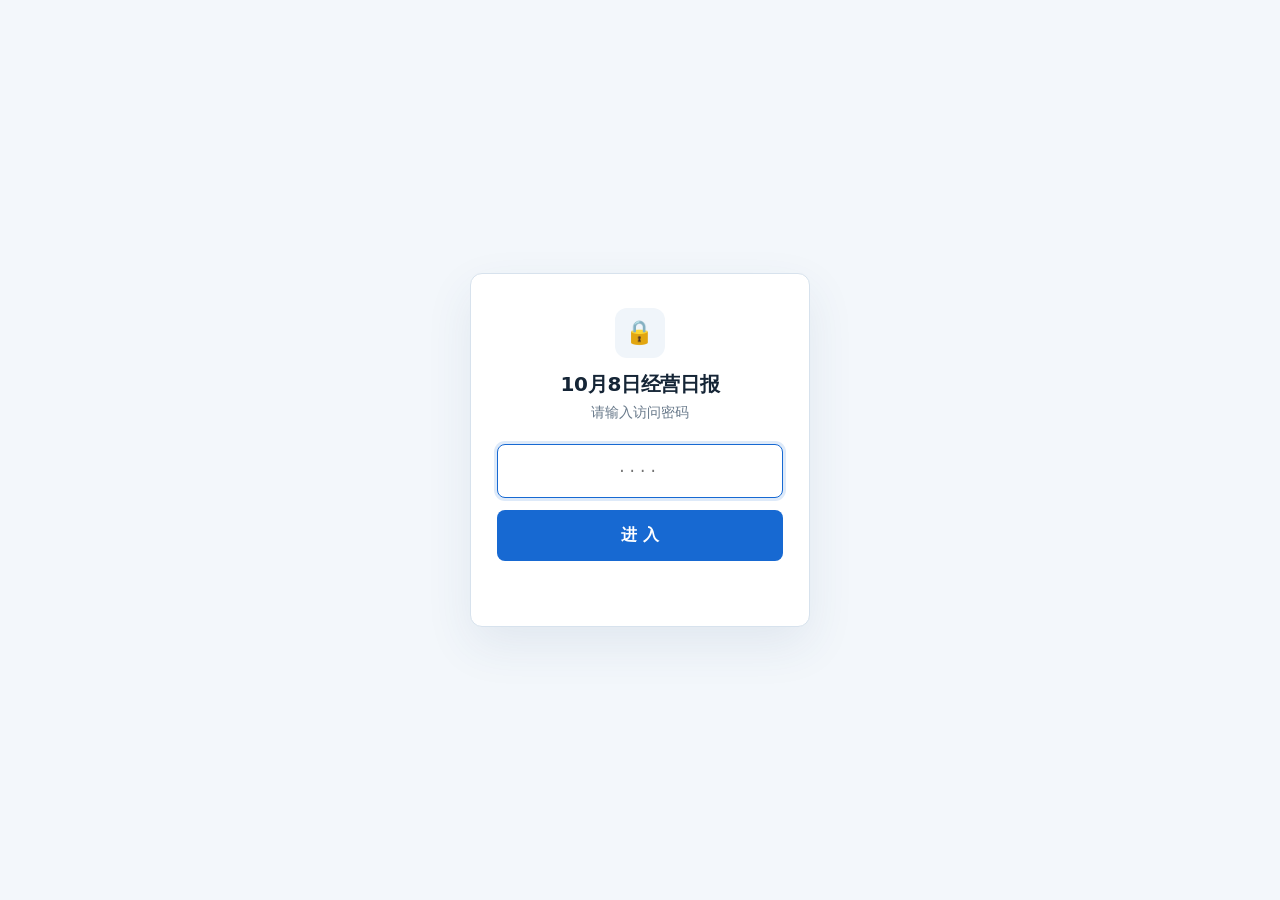
==== commit 4257665f: "数据日报自动更新 2026-10-10 10:21" ====
--- a/daily/index.html
+++ b/daily/index.html
@@ -348,7 +348,7 @@
 <div id="gate">
   <div class="gatebox">
     <div class="gl">🔒</div>
-    <h1>10月7日经营日报</h1>
+    <h1>10月8日经营日报</h1>
     <p>请输入访问密码</p>
     <input type="password" id="pw" inputmode="numeric" autocomplete="off" placeholder="····">
     <button id="pwb">进 入</button>
@@ -356,14 +356,14 @@
   </div>
 </div>
 <main class="page" id="app" style="display:none">
-    <div class="lampline yellow" id="lampLine"><span class="lampdot" aria-hidden="true"></span><b>一切正常</b><span class="lampnote">当日整体数值 48.74% ｜ 高于 46% 标准线</span></div>
+    <div class="lampline yellow" id="lampLine"><span class="lampdot" aria-hidden="true"></span><b>一切正常</b><span class="lampnote">当日整体数值 48.53% ｜ 高于 46% 标准线</span></div>
   <header class="mast">
     <div>
       <p class="eyebrow">经营快照 · 23 家店</p>
-      <h1>10月7日经营日报</h1>
-      <p class="range" id="rangeText">统计 2026-10-01 至 2026-10-07 · 对比前7天</p>
+      <h1>10月8日经营日报</h1>
+      <p class="range" id="rangeText">统计 2026-10-02 至 2026-10-08 · 对比前7天</p>
     </div>
-    <div class="stamp"><span>数据基准日</span><strong>2026/10/07</strong><span class="precision">源页可见位数直出 · 不二次取整</span></div>
+    <div class="stamp"><span>数据基准日</span><strong>2026/10/08</strong><span class="precision">源页可见位数直出 · 不二次取整</span></div>
   </header>
 
   <nav class="tabs-wrap" aria-label="时间范围"><div class="tabs" id="tabs">
@@ -418,17 +418,17 @@
     </section>
 
     <section class="section">
-      <div class="section-head"><div><h2>异常预警</h2><div class="sub">基准日 2026-10-07 · 只列需要动作的重点项</div></div><div class="section-meta"><span class="danger">5 家下滑</span> · 5 项异常</div></div>
+      <div class="section-head"><div><h2>异常预警</h2><div class="sub">基准日 2026-10-08 · 只列需要动作的重点项</div></div><div class="section-meta"><span class="danger">5 家下滑</span> · 4 项异常</div></div>
       <div class="alerts">
         <article class="alert"><h3>当日业绩下滑最重</h3><ul class="alert-list">
-          <li><span>蒙倩美发旗舰店（炜）</span><b class="danger">-45.4%</b></li><li><span>蒙倩洗护官方旗舰店</span><b class="danger">-19.7%</b></li><li><span>蒙倩染发官方旗舰店（珍）</span><b class="danger">-12.0%</b></li><li><span>植萃草本染发坊</span><b class="danger">-7.9%</b></li><li><span>蒙倩美发护发官方旗舰店（盼）</span><b class="danger">-3.0%</b></li>
-        </ul><span class="scope-note">指标：10/07 当日业绩；对比：10/04—10/06 各店日均业绩</span></article>
+          <li><span>蒙倩洗护官方旗舰店</span><b class="danger">-48.4%</b></li><li><span>蒙倩染发官方旗舰店（珍）</span><b class="danger">-30.3%</b></li><li><span>蒙倩染发旗舰店（涛）</span><b class="danger">-26.9%</b></li><li><span>蒙倩美发护发官方旗舰店（盼）</span><b class="danger">-17.1%</b></li><li><span>蒙倩个人护理官方旗舰店</span><b class="danger">-0.3%</b></li>
+        </ul><span class="scope-note">指标：10/08 当日业绩；对比：10/05—10/07 各店日均业绩</span></article>
         <article class="alert"><h3>业绩与数值异常波动</h3><ul class="alert-list">
-          <li><span>蒙倩个护官方旗舰店（熙） · 业绩</span><b class="danger">34.8%</b></li><li><span>蒙倩美容护肤官方旗舰店 · 业绩</span><b class="danger">20.9%</b></li><li><span>蒙倩美发旗舰店（炜） · 数值</span><b class="danger">49.91% → 91.05%</b></li><li><span>蒙倩旗舰店 · 业绩</span><b class="danger">24.7%</b></li><li><span>蒙倩护发旗舰店（涛） · 业绩</span><b class="danger">37.9%</b></li>
-        </ul><span class="scope-note">每条已标明异常指标；本组统一为 10/07 对比 10/06</span></article>
+          <li><span>蒙倩洗护官方旗舰店 · 业绩</span><b class="danger">-33.4%</b></li><li><span>蒙倩美发旗舰店（炜） · 数值</span><b class="danger">91.05% → 64.43%</b></li><li><span>蒙倩美发护发官方旗舰店（盼） · 业绩</span><b class="danger">-22.0%</b></li><li><span>蒙倩染发旗舰店（涛） · 业绩</span><b class="danger">-25.9%</b></li>
+        </ul><span class="scope-note">每条已标明异常指标；本组统一为 10/08 对比 10/07</span></article>
         <article class="alert"><h3>登记完整性</h3><ul class="alert-list"><li><span>基准日登记</span><b class="ok">23/23 家</b></li><li><span>近30天漏登</span><b class="ok">无</b></li><li><span>近30天重复登记</span><b class="ok">无</b></li></ul></article>
         <article class="alert"><h3>数值离谱（疑似登记或口径异常）</h3><ul class="alert-list"><li><span>当日无</span><b class="ok">正常</b></li></ul><span class="scope-note">判定：当日数值 ≥100% 或 退款占业绩 ≥100%；出现这种值多半是当日业绩极小、或退款/推广填错，需人工核一遍</span></article>
-        <details class="alert rulerow"><summary>判断口径（点开看规则）</summary><ul class="alert-list"><li><span>下滑最重</span><b>10/07 业绩 vs 前3天日均</b></li><li><span>异常波动</span><b>10/07 vs 10/06</b></li><li><span>业绩异常门槛</span><b>变动绝对值 ≥20% 且金额差 ≥800 元</b></li><li><span>数值异常门槛</span><b>变动绝对值 ≥8 个百分点</b></li><li><span>数值定义</span><b>退款金额占比 + 推广花费占比</b></li><li><span>数值标准线</span><b>46%</b></li></ul></details>
+        <details class="alert rulerow"><summary>判断口径（点开看规则）</summary><ul class="alert-list"><li><span>下滑最重</span><b>10/08 业绩 vs 前3天日均</b></li><li><span>异常波动</span><b>10/08 vs 10/07</b></li><li><span>业绩异常门槛</span><b>变动绝对值 ≥20% 且金额差 ≥800 元</b></li><li><span>数值异常门槛</span><b>变动绝对值 ≥8 个百分点</b></li><li><span>数值定义</span><b>退款金额占比 + 推广花费占比</b></li><li><span>数值标准线</span><b>46%</b></li></ul></details>
       </div>
     </section>
 
@@ -440,7 +440,7 @@
       <div class="strk" id="scoreTrend30" aria-label="近30天每日数值走势"></div>
     </section>
     <section class="section">
-      <div class="section-head"><div><h2>30天店铺趋势</h2><div class="sub">2026-09-08 至 2026-10-07 · 对比上一个30天</div></div><div class="section-meta" id="monthlyMeta">上升 11 家 · 下滑 11 家</div></div>
+      <div class="section-head"><div><h2>30天店铺趋势</h2><div class="sub">2026-09-09 至 2026-10-08 · 对比上一个30天</div></div><div class="section-meta" id="monthlyMeta">上升 11 家 · 下滑 12 家</div></div>
       <div class="monthly" id="monthlyRows"></div>
     </section>
     <section class="section">
@@ -449,25 +449,25 @@
     </section>
   </div>
 
-  <footer><span>数据源：飞书「运营数据登记」 · 数据生成于 2026-10-09 19:28</span></footer>
+  <footer><span>数据源：飞书「运营数据登记」 · 数据生成于 2026-10-10 10:21</span></footer>
 </main>
 <script>
 (function(){
-  const meta={"gen":"2026-10-09 19:28","base_day":"2026-10-07","v":2};
+  const meta={"gen":"2026-10-10 10:21","base_day":"2026-10-08","v":2};
   const names=["蒙倩官方旗舰店", "蒙倩美发官方旗舰店（丽）", "蒙倩旗舰店", "蒙倩化妆品官方旗舰店", "蒙倩美发护发官方旗舰店（盼）", "蒙倩美妆旗舰店", "蒙倩美容美发官方旗舰店（博）", "蒙倩个护官方旗舰店（熙）", "蒙倩美容护肤官方旗舰店", "蒙倩护发旗舰店（涛）", "蒙倩美妆洗护官方旗舰店", "蒙倩彩妆官方旗舰店", "蒙倩个人护理官方旗舰店", "蒙倩染发旗舰店（涛）", "蒙倩精油官方旗舰店", "蒙倩洗护官方旗舰店", "蒙倩造型官方旗舰店", "蒙倩药妆官方旗舰店", "蒙倩美发护发旗舰店（盼）", "蒙倩护发官方旗舰店（涛）", "蒙倩美发旗舰店（炜）", "植萃草本染发坊", "蒙倩染发官方旗舰店（珍）"];
   function rows(raw){return raw.split("|").map((s,i)=>{const a=s.split(",");return {name:names[i],money:+a[0],moneyRaw:a[0],delta:+a[1],deltaRaw:a[1],score:+a[2],scoreRaw:a[2],ad:+a[3],adRaw:a[3],refund:+a[4],refundRaw:a[4],aov:+a[5],aovRaw:a[5]}})}
   function sourceNumber(v){return String(v)}
   function exactDifference(a,b){const places=Math.max((String(a).split('.')[1]||'').length,(String(b).split('.')[1]||'').length),scale=10**places;return (Math.round(a*scale)-Math.round(b*scale))/scale}
   function exactSum(a,b){const places=Math.max((String(a).split('.')[1]||'').length,(String(b).split('.')[1]||'').length),scale=10**places;return (Math.round(a*scale)+Math.round(b*scale))/scale}
   const data={
-    day:{range:"统计 2026-10-07 · 对比 2026-10-06",kpis:[["业绩", "26.88万", 14.3], ["退款金额", "4.92万", 12.0], ["推广花费", "8.18万", 14.7], ["数值", "48.74%", -0.3, "pt", true], ["成团单量", "9584单", 13.8], ["退款单量", "2216单", 9.2]],score:48.74,total:"26.88万",totals:[30.43, 18.31, 28.05],compare:"较前一日",trend:null,summary:["当日业绩 26.88万，较前一日增长 14.3%。", "退款金额 4.92万、推广花费 8.18万，数值 48.74%，高于标准线 2.74pt。", "成团 9584 单，退款 2216 单；18 家店数值高于 46% 标准线。"],actions:["优先复盘蒙倩美发旗舰店（炜）、蒙倩染发官方旗舰店（珍）、蒙倩洗护官方旗舰店的当日业绩下滑，定位是流量、转化率还是客单价造成的落差。", "拆解蒙倩护发旗舰店（涛）、蒙倩个护官方旗舰店（熙）、蒙倩个人护理官方旗舰店的增长来源，区分自然流量与推广带来的增量，提炼可复制动作。", "逐店拆开退款占比与推广占比，优先处理数值高于 46% 的 18 家店铺。", "核对退款金额 4.92万与推广花费 8.18万的环比变化，确认是集中退款还是预算调整。", "把当日口径与相邻时段并列对照，避免把单期波动当成趋势。", "下个周期继续用相同口径复核业绩 26.88万、数值 48.74% 是否改善。"],rows:rows("4.04,8.3,47.60,28.53,19.08,29.91|3.27,6.6,48.83,28.37,20.46,28.61|2.73,24.7,46.34,28.85,17.49,27.64|2.52,18.8,46.51,28.31,18.19,25.70|1.61,10.2,49.05,26.19,22.86,27.92|1.21,17.7,49.69,29.84,19.85,27.31|1.57,16.5,47.16,28.62,18.54,29.10|2.24,34.8,50.38,33.77,16.62,27.57|1.01,20.9,43.64,27.70,15.94,26.28|0.93,37.9,45.63,28.63,16.99,30.13|1.81,3.2,61.69,48.16,13.54,28.53|0.77,20.5,46.03,28.91,17.12,26.23|0.38,31.2,55.65,37.27,18.38,25.90|0.85,1.9,40.93,26.23,14.70,31.24|0.38,30.4,52.56,29.26,23.30,26.53|0.46,-19.4,45.49,24.62,20.87,29.52|0.27,13.6,47.34,30.46,16.89,26.98|0.29,10.6,44.51,25.16,19.35,29.85|0.21,19.9,60.03,43.17,16.85,32.24|0.10,28.4,60.75,46.48,14.27,29.65|0.02,-46.7,91.05,37.53,53.52,6.33|0.11,2.2,55.29,43.50,11.78,25.50|0.08,-24.9,57.13,30.71,26.42,27.40"),scoreTrend:{"labels": ["10/07"], "values": [48.74], "std": 46, "unit": "%"}},
-    d3:{range:"统计 2026-10-05 至 2026-10-07 · 对比前3天",kpis:[["业绩", "73.68万", -8.8], ["退款金额", "14.31万", -9.3], ["推广花费", "22.33万", -8.4], ["数值", "49.72%", -0.0, "pt", true], ["成团单量", "26382单", -9.2], ["退款单量", "6515单", -9.1]],score:49.72,total:"73.68万",totals:[30.3, 19.41, 27.93],compare:"较前3天",trend:null,summary:["近3天业绩 73.68万，较前3天下降 8.8%。", "退款金额 14.31万、推广花费 22.33万，数值 49.72%，高于标准线 3.72pt。", "成团 26382 单，退款 6515 单；21 家店数值高于 46% 标准线。"],actions:["优先复盘蒙倩美发旗舰店（炜）、蒙倩护发官方旗舰店（涛）、蒙倩美发护发官方旗舰店（盼）的近3天业绩下滑，定位是流量、转化率还是客单价造成的落差。", "拆解蒙倩染发旗舰店（涛）、蒙倩洗护官方旗舰店、蒙倩美妆洗护官方旗舰店的增长来源，区分自然流量与推广带来的增量，提炼可复制动作。", "逐店拆开退款占比与推广占比，优先处理数值高于 46% 的 21 家店铺。", "核对退款金额 14.31万与推广花费 22.33万的环比变化，确认是集中退款还是预算调整。", "把近3天口径与相邻时段并列对照，避免把单期波动当成趋势。", "下个周期继续用相同口径复核业绩 73.68万、数值 49.72% 是否改善。"],rows:rows("11.84,-14.5,48.13,28.49,19.65,30.16|8.96,2.0,50.41,28.48,21.93,27.91|7.10,-9.8,46.90,28.85,18.05,27.67|6.63,-13.1,47.81,28.20,19.62,25.86|4.53,-29.5,49.56,26.41,23.15,27.90|3.22,-15.0,52.03,28.44,23.59,27.10|4.17,-17.4,48.02,28.69,19.33,28.23|5.53,2.6,49.86,32.28,17.58,27.85|2.72,-5.3,47.71,26.83,20.89,26.92|2.32,-7.5,48.48,29.52,18.97,30.08|5.23,8.0,62.43,48.06,14.37,28.32|1.98,-9.0,47.67,28.10,19.56,26.70|0.97,-13.5,55.78,36.93,18.85,25.33|2.59,29.4,39.89,25.30,14.59,30.65|1.06,-19.0,53.44,28.97,24.47,26.81|1.78,25.3,48.68,28.38,20.30,25.52|0.77,-17.8,46.73,31.11,15.63,27.56|0.78,-11.4,44.69,26.83,17.86,29.91|0.54,-1.5,61.74,43.92,17.82,31.10|0.25,-32.4,64.25,50.11,14.15,29.60|0.10,-68.9,67.45,31.39,36.06,8.20|0.35,-7.9,55.55,43.48,12.08,26.07|0.27,-7.5,51.49,33.73,17.76,27.68"),scoreTrend:{"labels": ["10/05", "10/06", "10/07"], "values": [51.55, 49.02, 48.74], "std": 46, "unit": "%"}},
-    d7:{range:"统计 2026-10-01 至 2026-10-07 · 对比前7天",kpis:[["业绩", "184.63万", -16.6], ["退款金额", "35.89万", -14.7], ["推广花费", "55.53万", -14.6], ["数值", "49.51%", 1.2, "pt", true], ["成团单量", "66349单", -17.2], ["退款单量", "16315单", -12.4]],score:49.51,total:"184.63万",totals:[30.08, 19.44, 27.83],compare:"较前7天",trend:{"labels": ["10/01", "10/02", "10/03", "10/04", "10/05", "10/06", "10/07"], "values": [30.18, 29.02, 26.79, 24.96, 23.28, 23.52, 26.88], "valueLabels": ["30.18", "29.02", "26.79", "24.96", "23.28", "23.52", "26.88"], "avg": 26.38, "high": "30.18万 · 10/01", "low": "23.28万 · 10/05", "note": "按日数据均来自飞书登记表"},summary:["近7天业绩 184.63万，日均 26.38万，较前7天下降 16.6%。", "退款金额 35.89万、推广花费 55.53万，数值 49.51%，高于标准线 3.51pt。", "成团 66349 单，退款 16315 单；22 家店数值高于 46% 标准线。"],actions:["优先复盘蒙倩美发旗舰店（炜）、蒙倩个人护理官方旗舰店、蒙倩染发官方旗舰店（珍）的近7天业绩下滑，定位是流量、转化率还是客单价造成的落差。", "拆解蒙倩美妆洗护官方旗舰店、蒙倩个护官方旗舰店（熙）、蒙倩染发旗舰店（涛）的增长来源，区分自然流量与推广带来的增量，提炼可复制动作。", "逐店拆开退款占比与推广占比，优先处理数值高于 46% 的 22 家店铺。", "核对退款金额 35.89万与推广花费 55.53万的环比变化，确认是集中退款还是预算调整。", "把近7天口径与相邻时段并列对照，避免把单期波动当成趋势。", "下个周期继续用相同口径复核业绩 184.63万、数值 49.51% 是否改善。"],rows:rows("30.82,-18.1,48.11,28.47,19.63,30.10|20.76,-22.4,50.18,28.82,21.37,27.62|18.32,-26.9,47.12,28.74,18.38,27.73|17.19,-16.5,47.86,27.90,19.97,25.86|13.46,-8.9,47.76,27.05,20.71,27.73|8.69,-37.0,50.67,27.96,22.71,26.84|10.94,-13.7,47.73,28.11,19.62,28.01|12.80,22.1,49.59,31.76,17.82,27.83|6.79,-23.2,49.05,26.49,22.55,27.95|5.73,-27.8,48.57,29.27,19.29,29.76|11.48,38.6,62.21,48.38,13.84,28.36|4.89,-12.4,46.70,27.76,18.94,27.41|2.55,-48.5,58.58,37.51,21.07,25.42|5.54,14.2,40.10,24.97,15.13,31.11|2.91,-28.6,51.58,29.26,22.32,26.36|3.70,-10.9,50.52,29.56,20.96,27.25|2.15,-31.4,48.60,30.36,18.24,27.58|1.87,-6.3,48.07,26.98,21.09,28.12|1.29,-23.1,59.85,46.01,13.84,30.44|0.70,-32.7,63.76,45.80,17.96,30.28|0.56,-54.7,54.82,30.64,24.18,8.48|0.84,-4.8,55.71,41.81,13.89,26.57|0.65,-39.1,53.95,35.64,18.31,27.66"),scoreTrend:{"labels": ["10/01", "10/02", "10/03", "10/04", "10/05", "10/06", "10/07"], "values": [48.44, 48.85, 49.57, 50.93, 51.55, 49.02, 48.74], "std": 46, "unit": "%"}},
-    d15:{range:"统计 2026-09-23 至 2026-10-07 · 对比前15天",kpis:[["业绩", "438.15万", -5.1], ["退款金额", "83.78万", 1.9], ["推广花费", "129.85万", -2.0], ["数值", "48.76%", 2.3, "pt", true], ["成团单量", "158004单", -4.8], ["退款单量", "37491单", 3.0]],score:48.76,total:"438.15万",totals:[29.64, 19.12, 27.73],compare:"较前15天",trend:{"labels": ["09/23", "09/24", "09/25", "09/26", "09/27", "09/28", "09/29", "09/30", "10/01", "10/02", "10/03", "10/04", "10/05", "10/06", "10/07"], "values": [32.05, 30.02, 31.31, 32.86, 34.8, 32.5, 30.41, 29.57, 30.18, 29.02, 26.79, 24.96, 23.28, 23.52, 26.88], "valueLabels": ["32.05", "30.02", "31.31", "32.86", "34.80", "32.50", "30.41", "29.57", "30.18", "29.02", "26.79", "24.96", "23.28", "23.52", "26.88"], "avg": 29.21, "high": "34.80万 · 09/27", "low": "23.28万 · 10/05", "note": "按日数据均来自飞书登记表"},summary:["近15天业绩 438.15万，日均 29.21万，较前15天下降 5.1%。", "退款金额 83.78万、推广花费 129.85万，数值 48.76%，高于标准线 2.76pt。", "成团 158004 单，退款 37491 单；22 家店数值高于 46% 标准线。"],actions:["优先复盘蒙倩护发官方旗舰店（涛）、蒙倩个人护理官方旗舰店、蒙倩美发旗舰店（炜）的近15天业绩下滑，定位是流量、转化率还是客单价造成的落差。", "拆解蒙倩美妆洗护官方旗舰店、蒙倩个护官方旗舰店（熙）、蒙倩染发官方旗舰店（珍）的增长来源，区分自然流量与推广带来的增量，提炼可复制动作。", "逐店拆开退款占比与推广占比，优先处理数值高于 46% 的 22 家店铺。", "核对退款金额 83.78万与推广花费 129.85万的环比变化，确认是集中退款还是预算调整。", "把近15天口径与相邻时段并列对照，避免把单期波动当成趋势。", "下个周期继续用相同口径复核业绩 438.15万、数值 48.76% 是否改善。"],rows:rows("73.87,4.0,47.40,28.66,18.74,30.12|51.48,-23.8,49.24,28.26,20.98,26.53|46.92,-2.1,48.18,29.85,18.32,27.28|40.94,-13.6,46.58,27.40,19.17,26.36|30.10,0.8,47.19,26.90,20.29,28.09|24.52,-27.5,48.55,27.70,20.85,27.12|25.04,25.1,47.43,28.11,19.32,27.92|24.53,77.6,48.51,30.18,18.33,28.11|16.84,-7.2,48.15,26.76,21.40,28.61|14.93,-23.8,47.99,29.29,18.70,29.74|20.35,154.5,60.98,47.62,13.36,28.42|11.50,-12.1,46.32,27.85,18.46,27.49|8.63,-43.1,56.15,36.93,19.22,26.25|11.47,1.0,41.27,24.64,16.63,31.34|7.62,-30.3,50.88,28.10,22.78,26.19|8.37,10.8,49.27,28.84,20.43,28.53|5.77,-29.4,49.12,29.58,19.54,28.03|4.19,-0.6,47.10,26.92,20.18,26.56|3.46,-23.4,59.62,44.70,14.92,30.88|1.98,-46.9,61.07,40.96,20.11,30.06|1.98,-42.8,51.20,30.95,20.25,9.43|1.82,33.6,56.41,41.14,15.27,27.18|1.85,58.2,54.27,36.56,17.71,27.56"),scoreTrend:{"labels": ["09/23", "09/24", "09/25", "09/26", "09/27", "09/28", "09/29", "09/30", "10/01", "10/02", "10/03", "10/04", "10/05", "10/06", "10/07"], "values": [47.15, 47.86, 48.06, 48.22, 47.83, 48.66, 49.76, 48.19, 48.44, 48.85, 49.57, 50.93, 51.55, 49.02, 48.74], "std": 46, "unit": "%"}},
-    month:{range:"统计 2026-10-01 至 2026-10-07 · 对比上月同期",kpis:[["业绩", "184.63万", -8.3], ["退款金额", "35.89万", -6.9], ["推广花费", "55.53万", -3.7], ["数值", "49.51%", 1.7, "pt", true], ["成团单量", "66349单", -8.2], ["退款单量", "16315单", -14.9]],score:49.51,total:"184.63万",totals:[30.08, 19.44, 27.83],compare:"较上月同期",trend:{"labels": ["10/01", "10/02", "10/03", "10/04", "10/05", "10/06", "10/07"], "values": [30.18, 29.02, 26.79, 24.96, 23.28, 23.52, 26.88], "valueLabels": ["30.18", "29.02", "26.79", "24.96", "23.28", "23.52", "26.88"], "avg": 26.38, "high": "30.18万 · 10/01", "low": "23.28万 · 10/05", "note": "按日数据均来自飞书登记表"},summary:["本月业绩 184.63万，日均 26.38万，较上月同期下降 8.3%。", "退款金额 35.89万、推广花费 55.53万，数值 49.51%，高于标准线 3.51pt。", "成团 66349 单，退款 16315 单；22 家店数值高于 46% 标准线。"],actions:["优先复盘蒙倩美妆旗舰店、蒙倩护发官方旗舰店（涛）、蒙倩美发旗舰店（炜）的本月业绩下滑，定位是流量、转化率还是客单价造成的落差。", "拆解蒙倩美妆洗护官方旗舰店、蒙倩个护官方旗舰店（熙）、蒙倩洗护官方旗舰店的增长来源，区分自然流量与推广带来的增量，提炼可复制动作。", "逐店拆开退款占比与推广占比，优先处理数值高于 46% 的 22 家店铺。", "核对退款金额 35.89万与推广花费 55.53万的环比变化，确认是集中退款还是预算调整。", "把本月口径与相邻时段并列对照，避免把单期波动当成趋势。", "下个周期继续用相同口径复核业绩 184.63万、数值 49.51% 是否改善。"],rows:rows("30.82,18.4,48.11,28.47,19.63,30.10|20.76,-29.6,50.18,28.82,21.37,27.62|18.32,-29.3,47.12,28.74,18.38,27.73|17.19,-25.6,47.86,27.90,19.97,25.86|13.46,17.7,47.76,27.05,20.71,27.73|8.69,-56.9,50.67,27.96,22.71,26.84|10.94,40.2,47.73,28.11,19.62,28.01|12.80,109.4,49.59,31.76,17.82,27.83|6.79,-5.1,49.05,26.49,22.55,27.95|5.73,-18.9,48.57,29.27,19.29,29.76|11.48,309.4,62.21,48.38,13.84,28.36|4.89,-23.2,46.70,27.76,18.94,27.41|2.55,-19.5,58.58,37.51,21.07,25.42|5.54,-27.0,40.10,24.97,15.13,31.11|2.91,-35.8,51.58,29.26,22.32,26.36|3.70,54.2,50.52,29.56,20.96,27.25|2.15,-33.1,48.60,30.36,18.24,27.58|1.87,15.3,48.07,26.98,21.09,28.12|1.29,-22.7,59.85,46.01,13.84,30.44|0.70,-52.8,63.76,45.80,17.96,30.28|0.56,-52.3,54.82,30.64,24.18,8.48|0.84,27.7,55.71,41.81,13.89,26.57|0.65,45.5,53.95,35.64,18.31,27.66"),scoreTrend:{"labels": ["10/01", "10/02", "10/03", "10/04", "10/05", "10/06", "10/07"], "values": [48.44, 48.85, 49.57, 50.93, 51.55, 49.02, 48.74], "std": 46, "unit": "%"}},
-    d30:{range:"统计 2026-09-08 至 2026-10-07 · 对比上一个30天",kpis:[["业绩", "899.95万", -3.9], ["退款金额", "166.03万", -2.5], ["推广花费", "262.35万", -3.8], ["数值", "47.60%", 0.3, "pt", true], ["成团单量", "324028单", -2.3], ["退款单量", "73890单", -5.3]],score:47.6,total:"899.95万",totals:[29.15, 18.45, 27.77],scoreTrend:{"labels": ["09/08", "09/09", "09/10", "09/11", "09/12", "09/13", "09/14", "09/15", "09/16", "09/17", "09/18", "09/19", "09/20", "09/21", "09/22", "09/23", "09/24", "09/25", "09/26", "09/27", "09/28", "09/29", "09/30", "10/01", "10/02", "10/03", "10/04", "10/05", "10/06", "10/07"], "values": [47.19, 47.28, 46.62, 47.51, 47.34, 47.11, 46.2, 45.25, 45.78, 46.41, 46.9, 45.55, 45.88, 46.42, 46.74, 47.15, 47.86, 48.06, 48.22, 47.83, 48.66, 49.76, 48.19, 48.44, 48.85, 49.57, 50.93, 51.55, 49.02, 48.74], "std": 46, "unit": "%"}}
+    day:{range:"统计 2026-10-08 · 对比 2026-10-07",kpis:[["业绩", "28.19万", 4.9], ["退款金额", "5.06万", 2.9], ["推广花费", "8.62万", 5.3], ["数值", "48.53%", -0.2, "pt", true], ["成团单量", "9976单", 4.1], ["退款单量", "2231单", 0.7]],score:48.53,total:"28.19万",totals:[30.57, 17.97, 28.26],compare:"较前一日",trend:null,summary:["当日业绩 28.19万，较前一日增长 4.9%。", "退款金额 5.06万、推广花费 8.62万，数值 48.53%，高于标准线 2.53pt。", "成团 9976 单，退款 2231 单；17 家店数值高于 46% 标准线。"],actions:["优先复盘蒙倩洗护官方旗舰店、蒙倩染发旗舰店（涛）、蒙倩美发护发官方旗舰店（盼）的当日业绩下滑，定位是流量、转化率还是客单价造成的落差。", "拆解蒙倩美发旗舰店（炜）、蒙倩精油官方旗舰店、蒙倩官方旗舰店的增长来源，区分自然流量与推广带来的增量，提炼可复制动作。", "逐店拆开退款占比与推广占比，优先处理数值高于 46% 的 17 家店铺。", "核对退款金额 5.06万与推广花费 8.62万的环比变化，确认是集中退款还是预算调整。", "把当日口径与相邻时段并列对照，避免把单期波动当成趋势。", "下个周期继续用相同口径复核业绩 28.19万、数值 48.53% 是否改善。"],rows:rows("4.75,17.4,46.59,28.90,17.69,30.40|3.47,6.2,47.31,28.77,18.54,27.98|3.09,13.2,45.87,28.46,17.41,28.37|2.75,8.9,45.18,27.17,18.00,25.66|1.25,-22.0,49.15,25.62,23.53,29.13|1.42,16.9,46.42,28.09,18.34,28.41|1.62,2.9,47.23,28.08,19.15,28.63|1.97,-12.1,56.31,37.80,18.51,29.45|1.17,15.7,44.63,27.76,16.87,24.53|1.03,10.2,41.77,29.12,12.65,30.91|1.94,6.8,62.43,49.83,12.60,27.97|0.86,12.5,47.68,27.66,20.02,27.10|0.32,-15.7,59.89,34.15,25.74,23.95|0.63,-25.9,40.99,23.78,17.21,32.24|0.46,20.1,50.24,30.56,19.68,26.83|0.31,-33.4,52.82,25.44,27.38,29.76|0.30,10.6,47.06,30.14,16.92,28.69|0.31,5.4,43.42,25.58,17.84,31.13|0.21,-0.6,54.78,40.57,14.21,32.55|0.11,5.2,65.49,43.76,21.74,28.00|0.06,141.2,64.43,38.87,25.56,10.28|0.12,5.2,62.87,41.36,21.51,27.45|0.06,-19.5,56.45,37.65,18.80,26.86"),scoreTrend:{"labels": ["10/08"], "values": [48.53], "std": 46, "unit": "%"}},
+    d3:{range:"统计 2026-10-06 至 2026-10-08 · 对比前3天",kpis:[["业绩", "78.59万", 4.7], ["退款金额", "14.38万", -5.4], ["推广花费", "23.93万", 5.0], ["数值", "48.75%", -1.9, "pt", true], ["成团单量", "27979单", 3.6], ["退款单量", "6476单", -6.9]],score:48.75,total:"78.59万",totals:[30.45, 18.3, 28.09],compare:"较前3天",trend:null,summary:["近3天业绩 78.59万，较前3天增长 4.7%。", "退款金额 14.38万、推广花费 23.93万，数值 48.75%，高于标准线 2.75pt。", "成团 27979 单，退款 6476 单；19 家店数值高于 46% 标准线。"],actions:["优先复盘蒙倩美发旗舰店（炜）、蒙倩美发护发官方旗舰店（盼）、蒙倩洗护官方旗舰店的近3天业绩下滑，定位是流量、转化率还是客单价造成的落差。", "拆解蒙倩美发护发旗舰店（盼）、蒙倩个护官方旗舰店（熙）、蒙倩美发官方旗舰店（丽）的增长来源，区分自然流量与推广带来的增量，提炼可复制动作。", "逐店拆开退款占比与推广占比，优先处理数值高于 46% 的 19 家店铺。", "核对退款金额 14.38万与推广花费 23.93万的环比变化，确认是集中退款还是预算调整。", "把近3天口径与相邻时段并列对照，避免把单期波动当成趋势。", "下个周期继续用相同口径复核业绩 78.59万、数值 48.75% 是否改善。"],rows:rows("12.52,-3.9,46.99,28.72,18.27,30.19|9.81,15.7,49.00,28.51,20.49,28.13|8.02,13.6,46.41,28.76,17.65,27.93|7.40,11.3,46.24,27.66,18.58,25.80|4.31,-23.8,49.08,26.28,22.80,28.24|3.66,15.2,49.07,28.65,20.42,27.65|4.54,2.3,46.84,28.45,18.39,28.64|5.87,18.5,51.56,34.29,17.27,28.32|3.01,9.3,45.04,27.62,17.42,25.74|2.64,15.2,45.18,29.12,16.06,30.35|5.51,9.9,62.16,48.92,13.23,28.22|2.26,8.8,47.08,27.83,19.26,26.88|0.99,-1.1,56.71,35.27,21.44,24.80|2.32,2.7,38.75,25.47,13.28,31.21|1.13,-10.6,51.89,30.21,21.68,26.80|1.34,-15.5,47.12,26.98,20.13,27.43|0.80,-11.5,46.86,31.47,15.40,27.90|0.86,4.5,42.85,25.40,17.45,30.59|0.59,19.2,58.94,41.89,17.05,31.69|0.29,-3.3,63.51,46.58,16.94,29.09|0.12,-39.5,64.32,36.04,28.27,9.04|0.35,-7.5,58.70,43.05,15.65,26.56|0.24,-2.2,55.87,33.43,22.44,27.66"),scoreTrend:{"labels": ["10/06", "10/07", "10/08"], "values": [49.02, 48.74, 48.53], "std": 46, "unit": "%"}},
+    d7:{range:"统计 2026-10-02 至 2026-10-08 · 对比前7天",kpis:[["业绩", "182.64万", -17.6], ["退款金额", "35.15万", -16.8], ["推广花费", "55.33万", -15.0], ["数值", "49.54%", 1.1, "pt", true], ["成团单量", "65405单", -18.5], ["退款单量", "15914单", -15.1]],score:49.54,total:"182.64万",totals:[30.29, 19.25, 27.92],compare:"较前7天",trend:{"labels": ["10/02", "10/03", "10/04", "10/05", "10/06", "10/07", "10/08"], "values": [29.02, 26.79, 24.96, 23.28, 23.52, 26.88, 28.19], "valueLabels": ["29.02", "26.79", "24.96", "23.28", "23.52", "26.88", "28.19"], "avg": 26.09, "high": "29.02万 · 10/02", "low": "23.28万 · 10/05", "note": "按日数据均来自飞书登记表"},summary:["近7天业绩 182.64万，日均 26.09万，较前7天下降 17.6%。", "退款金额 35.15万、推广花费 55.33万，数值 49.54%，高于标准线 3.54pt。", "成团 65405 单，退款 15914 单；22 家店数值高于 46% 标准线。"],actions:["优先复盘蒙倩美发旗舰店（炜）、蒙倩个人护理官方旗舰店、蒙倩染发官方旗舰店（珍）的近7天业绩下滑，定位是流量、转化率还是客单价造成的落差。", "拆解蒙倩美妆洗护官方旗舰店、蒙倩个护官方旗舰店（熙）、蒙倩药妆官方旗舰店的增长来源，区分自然流量与推广带来的增量，提炼可复制动作。", "逐店拆开退款占比与推广占比，优先处理数值高于 46% 的 22 家店铺。", "核对退款金额 35.15万与推广花费 55.33万的环比变化，确认是集中退款还是预算调整。", "把近7天口径与相邻时段并列对照，避免把单期波动当成趋势。", "下个周期继续用相同口径复核业绩 182.64万、数值 49.54% 是否改善。"],rows:rows("30.42,-19.4,47.86,28.67,19.20,30.13|21.21,-18.0,49.78,29.06,20.72,27.76|18.07,-26.9,46.97,28.72,18.25,27.78|17.01,-17.2,47.79,27.80,19.99,25.80|12.22,-20.7,48.03,27.03,21.00,27.95|8.43,-37.9,50.67,28.11,22.55,27.13|10.83,-16.2,48.03,28.43,19.60,28.09|12.89,16.7,50.72,32.77,17.95,28.09|6.75,-24.1,48.27,26.91,21.36,27.12|5.85,-24.1,47.94,29.11,18.83,30.03|12.02,32.9,62.33,48.60,13.73,28.31|5.01,-8.9,46.99,27.82,19.17,27.34|2.40,-48.1,58.08,36.95,21.13,25.12|5.23,0.1,40.33,24.60,15.73,31.23|2.84,-30.0,51.97,29.44,22.54,26.54|3.51,-14.2,50.75,29.04,21.71,27.42|2.01,-35.1,47.98,30.55,17.43,27.76|1.97,1.5,46.89,26.27,20.61,29.13|1.29,-18.1,59.19,44.91,14.28,30.92|0.72,-25.4,62.49,45.34,17.15,29.93|0.49,-58.8,57.97,31.72,26.25,8.89|0.84,-3.0,56.20,41.44,14.76,26.47|0.61,-38.2,53.80,36.26,17.53,27.33"),scoreTrend:{"labels": ["10/02", "10/03", "10/04", "10/05", "10/06", "10/07", "10/08"], "values": [48.85, 49.57, 50.93, 51.55, 49.02, 48.74, 48.53], "std": 46, "unit": "%"}},
+    d15:{range:"统计 2026-09-24 至 2026-10-08 · 对比前15天",kpis:[["业绩", "434.29万", -6.7], ["退款金额", "83.02万", 0.2], ["推广花费", "129.18万", -3.3], ["数值", "48.86%", 2.4, "pt", true], ["成团单量", "156472单", -6.5], ["退款单量", "37165单", 1.4]],score:48.86,total:"434.29万",totals:[29.75, 19.12, 27.75],compare:"较前15天",trend:{"labels": ["09/24", "09/25", "09/26", "09/27", "09/28", "09/29", "09/30", "10/01", "10/02", "10/03", "10/04", "10/05", "10/06", "10/07", "10/08"], "values": [30.02, 31.31, 32.86, 34.8, 32.5, 30.41, 29.57, 30.18, 29.02, 26.79, 24.96, 23.28, 23.52, 26.88, 28.19], "valueLabels": ["30.02", "31.31", "32.86", "34.80", "32.50", "30.41", "29.57", "30.18", "29.02", "26.79", "24.96", "23.28", "23.52", "26.88", "28.19"], "avg": 28.95, "high": "34.80万 · 09/27", "low": "23.28万 · 10/05", "note": "按日数据均来自飞书登记表"},summary:["近15天业绩 434.29万，日均 28.95万，较前15天下降 6.7%。", "退款金额 83.02万、推广花费 129.18万，数值 48.86%，高于标准线 2.86pt。", "成团 156472 单，退款 37165 单；22 家店数值高于 46% 标准线。"],actions:["优先复盘蒙倩护发官方旗舰店（涛）、蒙倩个人护理官方旗舰店、蒙倩美发旗舰店（炜）的近15天业绩下滑，定位是流量、转化率还是客单价造成的落差。", "拆解蒙倩美妆洗护官方旗舰店、蒙倩个护官方旗舰店（熙）、蒙倩染发官方旗舰店（珍）的增长来源，区分自然流量与推广带来的增量，提炼可复制动作。", "逐店拆开退款占比与推广占比，优先处理数值高于 46% 的 22 家店铺。", "核对退款金额 83.02万与推广花费 129.18万的环比变化，确认是集中退款还是预算调整。", "把近15天口径与相邻时段并列对照，避免把单期波动当成趋势。", "下个周期继续用相同口径复核业绩 434.29万、数值 48.86% 是否改善。"],rows:rows("73.19,0.6,47.41,28.59,18.82,30.14|50.99,-24.0,49.16,28.27,20.90,26.69|46.47,-3.2,48.10,29.84,18.26,27.32|40.53,-14.2,46.66,27.45,19.21,26.28|29.48,-2.2,47.28,26.88,20.40,28.07|23.91,-28.4,48.60,27.71,20.89,27.17|25.24,24.8,47.40,28.02,19.38,27.96|25.26,75.7,49.32,30.91,18.40,28.20|16.81,-8.3,48.04,26.84,21.20,28.24|14.69,-25.6,47.71,29.37,18.34,29.81|21.70,163.5,61.25,47.93,13.32,28.37|11.33,-14.4,46.53,27.86,18.68,27.44|7.82,-49.6,56.99,37.24,19.75,26.06|11.02,-6.3,40.90,24.47,16.43,31.43|7.43,-32.5,50.32,28.34,21.98,26.21|8.16,7.0,49.44,28.79,20.65,28.56|5.59,-30.1,49.36,29.67,19.69,27.97|4.18,-0.8,47.26,26.98,20.28,26.79|3.18,-32.6,60.37,45.07,15.30,30.70|1.86,-50.3,63.33,41.79,21.54,30.12|1.85,-46.7,52.20,31.25,20.96,9.36|1.84,34.2,56.64,40.81,15.83,27.09|1.77,45.0,54.63,36.77,17.86,27.57"),scoreTrend:{"labels": ["09/24", "09/25", "09/26", "09/27", "09/28", "09/29", "09/30", "10/01", "10/02", "10/03", "10/04", "10/05", "10/06", "10/07", "10/08"], "values": [47.86, 48.06, 48.22, 47.83, 48.66, 49.76, 48.19, 48.44, 48.85, 49.57, 50.93, 51.55, 49.02, 48.74, 48.53], "std": 46, "unit": "%"}},
+    month:{range:"统计 2026-10-01 至 2026-10-08 · 对比上月同期",kpis:[["业绩", "212.82万", -7.4], ["退款金额", "40.95万", -6.3], ["推广花费", "64.14万", -2.7], ["数值", "49.38%", 1.7, "pt", true], ["成团单量", "76325单", -7.5], ["退款单量", "18546单", -13.6]],score:49.38,total:"212.82万",totals:[30.14, 19.24, 27.88],compare:"较上月同期",trend:{"labels": ["10/01", "10/02", "10/03", "10/04", "10/05", "10/06", "10/07", "10/08"], "values": [30.18, 29.02, 26.79, 24.96, 23.28, 23.52, 26.88, 28.19], "valueLabels": ["30.18", "29.02", "26.79", "24.96", "23.28", "23.52", "26.88", "28.19"], "avg": 26.6, "high": "30.18万 · 10/01", "low": "23.28万 · 10/05", "note": "按日数据均来自飞书登记表"},summary:["本月业绩 212.82万，日均 26.60万，较上月同期下降 7.4%。", "退款金额 40.95万、推广花费 64.14万，数值 49.38%，高于标准线 3.38pt。", "成团 76325 单，退款 18546 单；22 家店数值高于 46% 标准线。"],actions:["优先复盘蒙倩美妆旗舰店、蒙倩美发旗舰店（炜）、蒙倩护发官方旗舰店（涛）的本月业绩下滑，定位是流量、转化率还是客单价造成的落差。", "拆解蒙倩美妆洗护官方旗舰店、蒙倩个护官方旗舰店（熙）、蒙倩洗护官方旗舰店的增长来源，区分自然流量与推广带来的增量，提炼可复制动作。", "逐店拆开退款占比与推广占比，优先处理数值高于 46% 的 22 家店铺。", "核对退款金额 40.95万与推广花费 64.14万的环比变化，确认是集中退款还是预算调整。", "把本月口径与相邻时段并列对照，避免把单期波动当成趋势。", "下个周期继续用相同口径复核业绩 212.82万、数值 49.38% 是否改善。"],rows:rows("35.57,19.4,47.91,28.53,19.37,30.14|24.23,-28.4,49.77,28.81,20.96,27.67|21.42,-27.0,46.94,28.70,18.24,27.82|19.94,-24.5,47.49,27.80,19.70,25.83|14.71,13.0,47.87,26.92,20.95,27.84|10.11,-55.3,50.07,27.98,22.09,27.05|12.56,39.1,47.67,28.11,19.56,28.09|14.77,117.7,50.48,32.57,17.92,28.03|7.96,-2.8,48.40,26.68,21.72,27.39|6.76,-17.4,47.53,29.25,18.28,29.93|13.42,326.3,62.24,48.59,13.66,28.31|5.75,-20.6,46.85,27.74,19.10,27.36|2.87,-27.3,58.73,37.13,21.59,25.24|6.17,-25.4,40.19,24.85,15.34,31.22|3.36,-34.0,51.40,29.44,21.96,26.43|4.01,41.0,50.70,29.25,21.45,27.43|2.45,-36.7,48.41,30.34,18.08,27.71|2.18,12.3,47.42,26.78,20.63,28.51|1.50,-22.7,59.15,45.25,13.89,30.72|0.81,-52.9,63.99,45.53,18.47,29.96|0.61,-54.2,55.71,31.40,24.31,8.62|0.96,26.1,56.61,41.76,14.85,26.67|0.71,32.7,54.17,35.82,18.35,27.59"),scoreTrend:{"labels": ["10/01", "10/02", "10/03", "10/04", "10/05", "10/06", "10/07", "10/08"], "values": [48.44, 48.85, 49.57, 50.93, 51.55, 49.02, 48.74, 48.53], "std": 46, "unit": "%"}},
+    d30:{range:"统计 2026-09-09 至 2026-10-08 · 对比上一个30天",kpis:[["业绩", "899.68万", -3.8], ["退款金额", "165.91万", -2.3], ["推广花费", "262.72万", -3.5], ["数值", "47.64%", 0.4, "pt", true], ["成团单量", "323811单", -2.3], ["退款单量", "73830单", -5.2]],score:47.64,total:"899.68万",totals:[29.2, 18.44, 27.78],scoreTrend:{"labels": ["09/09", "09/10", "09/11", "09/12", "09/13", "09/14", "09/15", "09/16", "09/17", "09/18", "09/19", "09/20", "09/21", "09/22", "09/23", "09/24", "09/25", "09/26", "09/27", "09/28", "09/29", "09/30", "10/01", "10/02", "10/03", "10/04", "10/05", "10/06", "10/07", "10/08"], "values": [47.28, 46.62, 47.51, 47.34, 47.11, 46.2, 45.25, 45.78, 46.41, 46.9, 45.55, 45.88, 46.42, 46.74, 47.15, 47.86, 48.06, 48.22, 47.83, 48.66, 49.76, 48.19, 48.44, 48.85, 49.57, 50.93, 51.55, 49.02, 48.74, 48.53], "std": 46, "unit": "%"}}
   };
-  const monthly=[["蒙倩官方旗舰店", 144.9, 48.3], ["蒙倩美发官方旗舰店（丽）", 119.0, -20.5], ["蒙倩旗舰店", 94.8, -20.0], ["蒙倩化妆品官方旗舰店", 88.3, -17.5], ["蒙倩美发护发官方旗舰店（盼）", 60.0, -14.1], ["蒙倩美妆旗舰店", 58.4, -16.3], ["蒙倩美容美发官方旗舰店（博）", 45.1, 32.8], ["蒙倩个护官方旗舰店（熙）", 38.3, 28.8], ["蒙倩美容护肤官方旗舰店", 35.0, -4.5], ["蒙倩护发旗舰店（涛）", 34.5, 1.9], ["蒙倩美妆洗护官方旗舰店", 28.3, 149.7], ["蒙倩彩妆官方旗舰店", 24.6, -3.7], ["蒙倩个人护理官方旗舰店", 23.8, 363.5], ["蒙倩染发旗舰店（涛）", 22.8, -65.9], ["蒙倩精油官方旗舰店", 18.6, -24.6], ["蒙倩洗护官方旗舰店", 15.9, 40.8], ["蒙倩造型官方旗舰店", 13.9, 2.7], ["蒙倩药妆官方旗舰店", 8.4, 18.6], ["蒙倩美发护发旗舰店（盼）", 8.0, 24.1], ["蒙倩护发官方旗舰店（涛）", 5.7, -0.3], ["蒙倩美发旗舰店（炜）", 5.4, -14.5], ["植萃草本染发坊", 3.2, 8.3], ["蒙倩染发官方旗舰店（珍）", 3.0, -0.9]];
+  const monthly=[["蒙倩官方旗舰店", 145.9, 48.8], ["蒙倩美发官方旗舰店（丽）", 118.1, -20.9], ["蒙倩旗舰店", 94.5, -20.0], ["蒙倩化妆品官方旗舰店", 87.8, -18.4], ["蒙倩美发护发官方旗舰店（盼）", 59.6, -13.1], ["蒙倩美妆旗舰店", 57.3, -18.9], ["蒙倩美容美发官方旗舰店（博）", 45.5, 33.6], ["蒙倩个护官方旗舰店（熙）", 39.6, 34.0], ["蒙倩美容护肤官方旗舰店", 35.1, -3.3], ["蒙倩护发旗舰店（涛）", 34.4, 2.1], ["蒙倩美妆洗护官方旗舰店", 29.9, 165.9], ["蒙倩彩妆官方旗舰店", 24.6, -3.8], ["蒙倩个人护理官方旗舰店", 23.3, 302.6], ["蒙倩染发旗舰店（涛）", 22.8, -65.2], ["蒙倩精油官方旗舰店", 18.4, -25.2], ["蒙倩洗护官方旗舰店", 15.8, 40.8], ["蒙倩造型官方旗舰店", 13.6, -2.7], ["蒙倩药妆官方旗舰店", 8.4, 17.4], ["蒙倩美发护发旗舰店（盼）", 7.9, 22.8], ["蒙倩护发官方旗舰店（涛）", 5.6, -4.8], ["蒙倩美发旗舰店（炜）", 5.3, -15.0], ["植萃草本染发坊", 3.2, 8.5], ["蒙倩染发官方旗舰店（珍）", 3.0, 3.3]];
   let period="d7", abnormal=false, query="";
   const $=s=>document.querySelector(s);
   function deltaHtml(v,unit,badMetric){if(v===null)return '<span class="delta-note">暂无对比</span>';const cls=badMetric?(v>0?'bad':'good'):(v>0?'up':'down');return `<span class="delta ${cls}">${v>0?'▲':'▼'} ${sourceNumber(Math.abs(v))}${unit||'%'}</span><span class="delta-note">环比</span>`}
@@ -580,7 +580,7 @@
   }
   function renderTable(d){let list=sortedRows(d).filter(r=>r.name.includes(query));if(abnormal)list=list.filter(r=>r.score>46);$("#tableBody").innerHTML=list.map(r=>`<tr><td data-v="${r.name}">${r.name}</td><td data-v="${r.money}" data-label="业绩">${r.moneyRaw}万</td><td data-v="${r.delta}" data-label="环比" class="${r.delta>=0?'delta up':'delta down'}">${r.delta>=0?'▲':'▼'} ${sourceNumber(Math.abs(r.delta))}%</td><td data-v="${r.score}" data-label="数值" class="${r.score>46?'warn-cell':''}">${r.scoreRaw}%</td><td data-v="${r.ad}" data-label="推广占比">${r.adRaw}%</td><td data-v="${r.refund}" data-label="退款占比">${r.refundRaw}%</td><td data-v="${r.aov}" data-label="客单价">${r.aovRaw}</td></tr>`).join('')+(!query&&!abnormal?`<tr class="total"><td>合计</td><td data-label="业绩">${d.total}</td><td data-label="环比">${d.kpis[0][2]>0?'▲':'▼'} ${sourceNumber(Math.abs(d.kpis[0][2]))}%</td><td data-label="数值">${sourceNumber(d.score)}%</td><td data-label="推广占比">${sourceNumber(d.totals[0])}%</td><td data-label="退款占比">${sourceNumber(d.totals[1])}%</td><td data-label="客单价">${sourceNumber(d.totals[2])}</td></tr>`:'')}
   function renderSummary(d){$("#summarySub").textContent=period==='day'?'当日口径':period==='month'?'本月口径':period==='d3'?'近3天口径':period==='d15'?'近15天口径':period==='d30'?'近30天口径':'近7天口径';$("#summary").innerHTML=d.summary.map((x,i)=>`<div class="summary-block"><strong>${['业绩','成本','订单'][i]}</strong><p>${x}</p></div>`).join('')+`<div class="actions"><strong>下一步</strong><ol>${d.actions.map(x=>`<li>${x}</li>`).join('')}</ol></div>`}
-  function renderMonthly(){const max=monthly[0][1];$("#monthlyRows").innerHTML=monthly.map((r,i)=>`<div class="monthly-row"><span class="shop">${String(i+1).padStart(2,'0')}　${r[0]}</span><span class="compare-bar"><i style="--current:${r[1]/max*100}%"></i></span><span class="current">${sourceNumber(r[1])}万</span><span class="delta ${r[2]>=0?'up':'down'}">${r[2]>=0?'▲':'▼'} ${sourceNumber(Math.abs(r[2]))}%</span></div>`).join('');$("#monthlySummary").innerHTML=`<div class="summary-block"><strong>整体</strong><p>23 家店合计 899.95万，较上一个30天下降 3.9%。</p></div><div class="summary-block"><strong>结构</strong><p>前3名合计 358.7万；上升 11 家、下滑 11 家、持平 1 家。</p></div><div class="summary-block"><strong>最大波动</strong><p>增长最快 蒙倩个人护理官方旗舰店（363.5%）；下滑最重 蒙倩染发旗舰店（涛）（-65.9%）。</p></div><div class="actions"><strong>下一步</strong><ol><li>11 家下滑店铺逐店检查活动、推广与转化节奏。</li><li>优先复盘 蒙倩染发旗舰店（涛）（-65.9%）的下滑原因。</li><li>核对 蒙倩个人护理官方旗舰店（363.5%）的增长是否来自低基数或新增链接。</li><li>拆解高增长店铺的商品与投放结构，提炼可复制动作。</li><li>复盘上升的 11 家店铺，把有效动作整理成统一执行清单。</li><li>下个30天继续使用相同区间对比，验证动作是否带来持续改善。</li></ol></div>`}
+  function renderMonthly(){const max=monthly[0][1];$("#monthlyRows").innerHTML=monthly.map((r,i)=>`<div class="monthly-row"><span class="shop">${String(i+1).padStart(2,'0')}　${r[0]}</span><span class="compare-bar"><i style="--current:${r[1]/max*100}%"></i></span><span class="current">${sourceNumber(r[1])}万</span><span class="delta ${r[2]>=0?'up':'down'}">${r[2]>=0?'▲':'▼'} ${sourceNumber(Math.abs(r[2]))}%</span></div>`).join('');$("#monthlySummary").innerHTML=`<div class="summary-block"><strong>整体</strong><p>23 家店合计 899.68万，较上一个30天下降 3.8%。</p></div><div class="summary-block"><strong>结构</strong><p>前3名合计 358.5万；上升 11 家、下滑 12 家、持平 0 家。</p></div><div class="summary-block"><strong>最大波动</strong><p>增长最快 蒙倩个人护理官方旗舰店（302.6%）；下滑最重 蒙倩染发旗舰店（涛）（-65.2%）。</p></div><div class="actions"><strong>下一步</strong><ol><li>12 家下滑店铺逐店检查活动、推广与转化节奏。</li><li>优先复盘 蒙倩染发旗舰店（涛）（-65.2%）的下滑原因。</li><li>核对 蒙倩个人护理官方旗舰店（302.6%）的增长是否来自低基数或新增链接。</li><li>拆解高增长店铺的商品与投放结构，提炼可复制动作。</li><li>复盘上升的 11 家店铺，把有效动作整理成统一执行清单。</li><li>下个30天继续使用相同区间对比，验证动作是否带来持续改善。</li></ol></div>`}
   function render(){const d=data[period];$("#rangeText").textContent=d.range;renderKpis(d);document.querySelectorAll('.tab').forEach(b=>b.setAttribute('aria-selected',String(b.dataset.period===period)));const is30=period==='d30';$("#standardView").classList.toggle('hidden',is30);$("#monthlyView").classList.toggle('hidden',!is30);if(is30){renderMonthly();renderScoreTrend(d,"#scoreTrend30");
       const st30=d.scoreTrend;
       if(st30){const kn=st30.values.filter(v=>v!==null&&v!==undefined);
